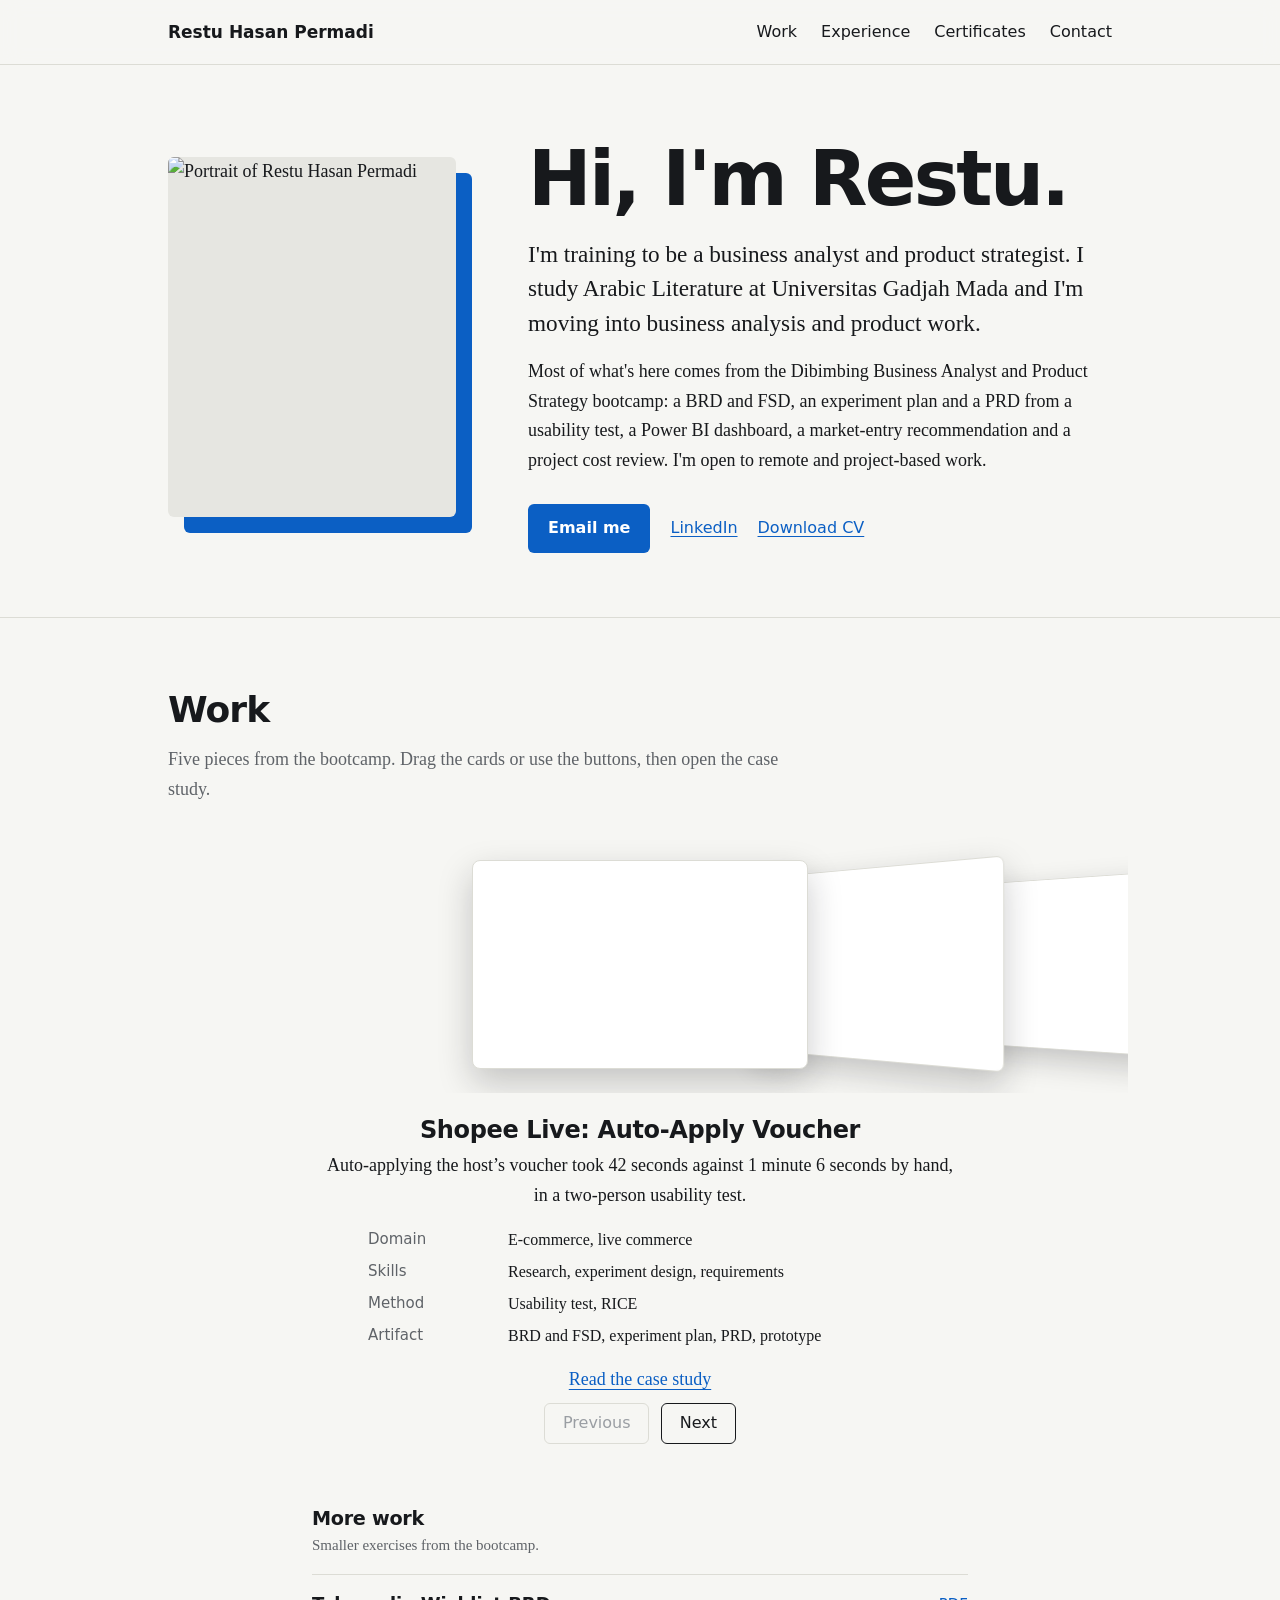
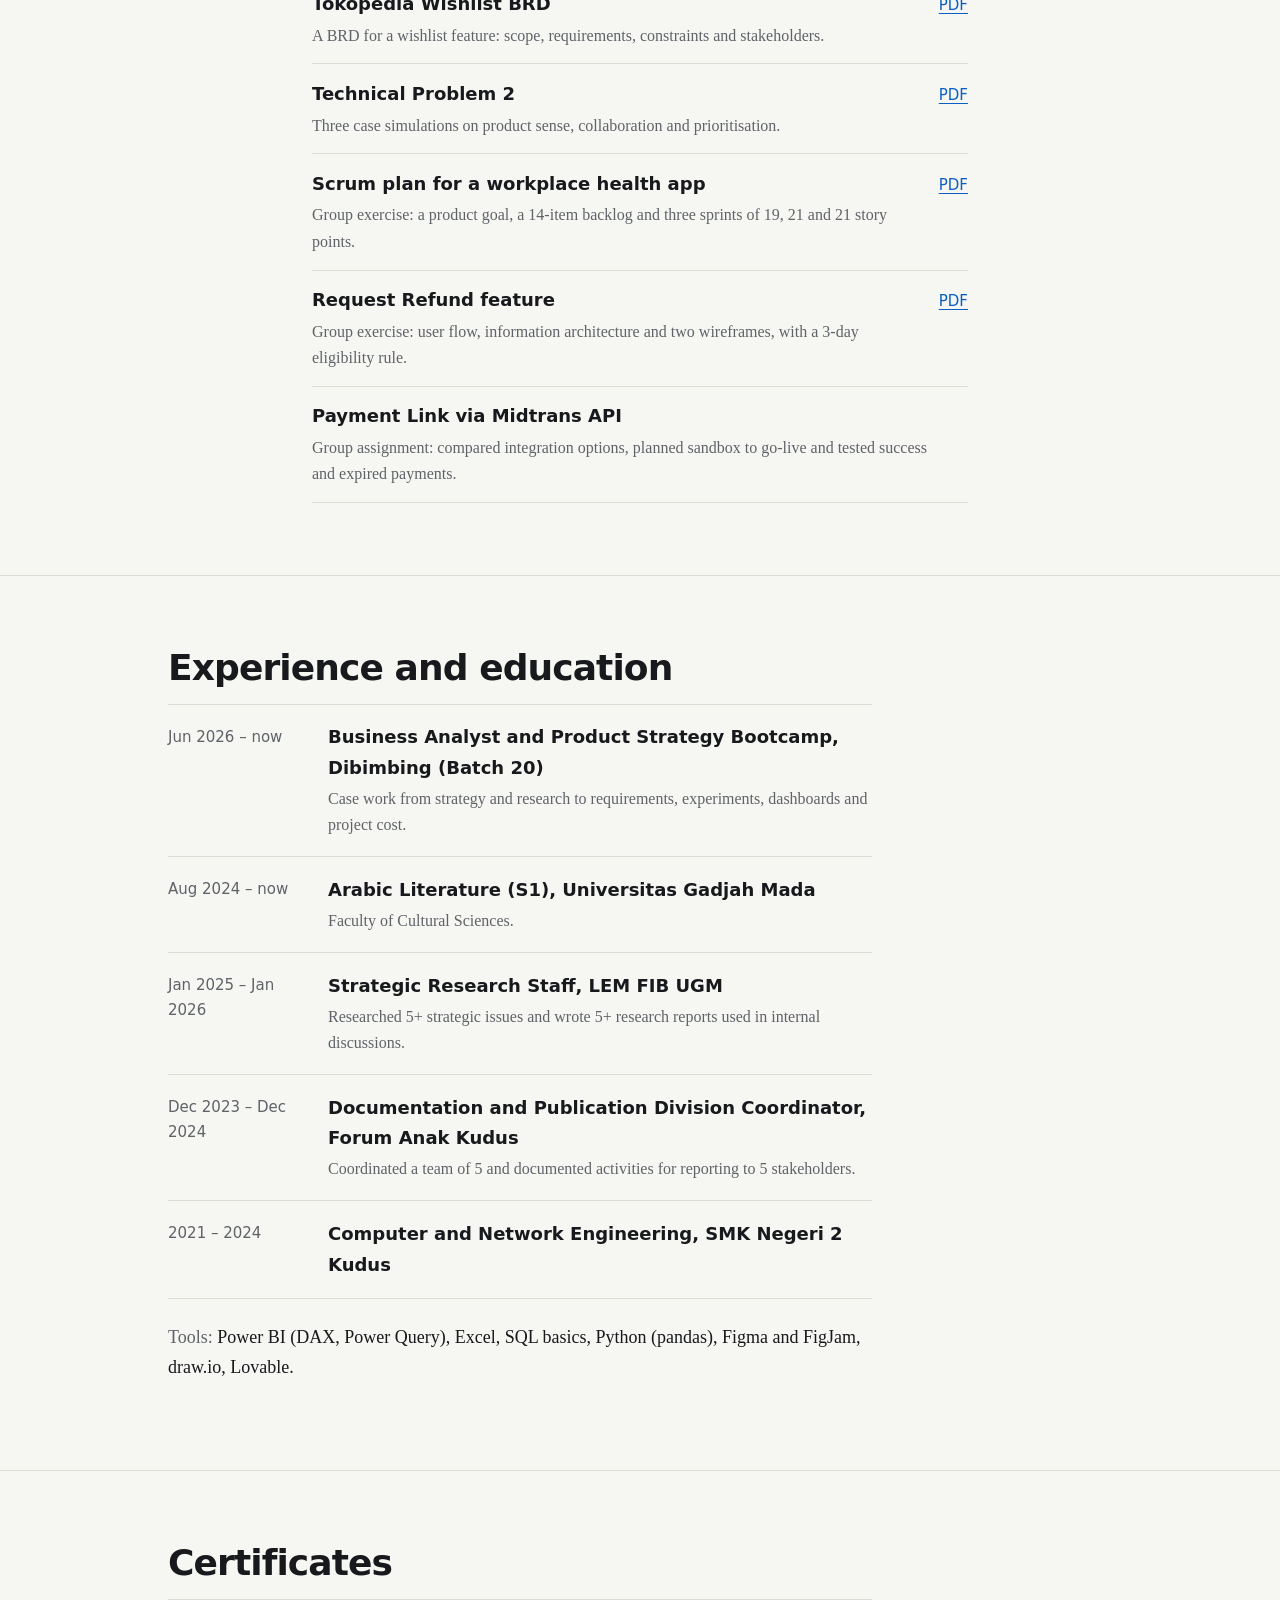
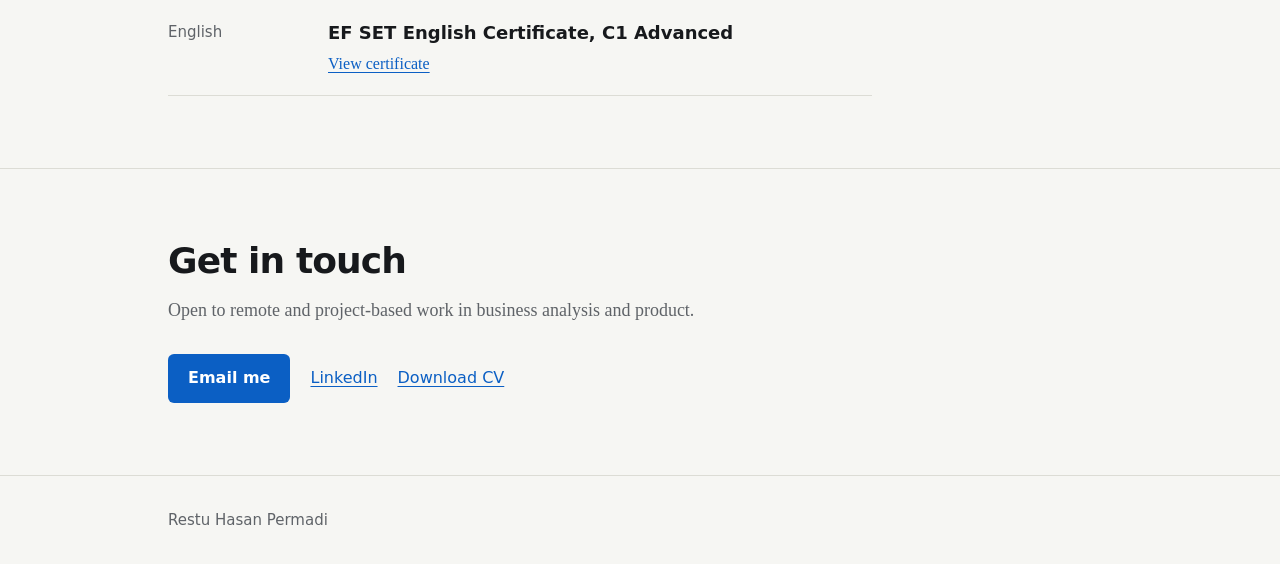
==== index.html @ 97e22e90 "Add files via upload" ====
<!DOCTYPE html>
<html lang="en">
<head>
  <meta charset="utf-8">
  <meta name="viewport" content="width=device-width, initial-scale=1">
  <title>Restu Hasan Permadi | Business Analysis and Product Strategy</title>
  <meta name="description" content="Portfolio of Restu Hasan Permadi: BRDs, PRDs, a usability test, a Power BI dashboard and a market-entry recommendation.">
  <meta property="og:type" content="website">
  <meta property="og:title" content="Restu Hasan Permadi | Business Analysis and Product Strategy">
  <meta property="og:description" content="BRDs, PRDs, a usability test, a Power BI dashboard and a market-entry recommendation from the Dibimbing BA and Product Strategy bootcamp.">
  <!-- After you deploy, add this line with your real address so LinkedIn shows a preview picture:
  <meta property="og:image" content="https://YOUR-SITE.vercel.app/img/restu.jpg"> -->
  <link rel="stylesheet" href="style.css">
</head>
<body>

<header class="site">
  <nav class="wrap" aria-label="Sections">
    <a class="name" href="#top">Restu Hasan Permadi</a>
    <a href="#work">Work</a>
    <a href="#experience">Experience</a>
    <a href="#certificates">Certificates</a>
    <a href="#contact" id="navContact" hidden>Contact</a>
  </nav>
</header>

<main id="top">

  <section class="intro">
    <div class="wrap">
      <figure class="photo">
        <img src="img/restu.jpg" width="720" height="900" alt="Portrait of Restu Hasan Permadi">
      </figure>
      <div>
        <h1>Hi, I'm Restu.</h1>
        <p class="lead">I'm training to be a business analyst and product strategist. I study Arabic Literature at Universitas Gadjah Mada and I'm moving into business analysis and product work.</p>
        <p>Most of what's here comes from the Dibimbing Business Analyst and Product Strategy bootcamp: a BRD and FSD, an experiment plan and a PRD from a usability test, a Power BI dashboard, a market-entry recommendation and a project cost review. I'm open to remote and project-based work.</p>
        <div class="links" id="heroLinks"></div>
        <p class="print-only note" id="printContact"></p>
      </div>
    </div>
  </section>

  <section id="work">
    <div class="wrap sec-head">
      <h2>Work</h2>
      <p>Five pieces from the bootcamp. Drag the cards or use the buttons, then open the case study.</p>
    </div>

    <div class="cf" id="cf" role="group" aria-roledescription="carousel" aria-label="Projects">
      <div class="cf-stage" id="cfStage"></div>
      <div class="cf-cap" id="cfCap" aria-live="polite"></div>
      <div class="cf-ctl">
        <button type="button" id="cfPrev">Previous</button>
        <button type="button" id="cfNext">Next</button>
      </div>
    </div>
    <noscript>
      <div class="more">
        <ul class="list">
          <li><strong><a href="shopee-live.html">Shopee Live: Auto-Apply Voucher</a></strong></li>
          <li><strong><a href="aromabrew.html">AromaBrew in Yogyakarta</a></strong></li>
          <li><strong><a href="amazon-dashboard.html">Amazon sales dashboard</a></strong></li>
          <li><strong><a href="tokopedia-loyalty.html">Tokopedia Loyalty Reward</a></strong></li>
          <li><strong><a href="leadership-bootcamp.html">Leadership bootcamp: schedule and cost</a></strong></li>
        </ul>
      </div>
    </noscript>
    <div class="print-only"><div class="pl" id="printList"></div></div>

    <div class="more">
      <h3>More work</h3>
      <p class="note">Smaller exercises from the bootcamp.</p>
      <ul class="list">
        <li><strong>Tokopedia Wishlist BRD</strong><span class="l"><a href="files/tokopedia-wishlist-brd.pdf">PDF</a></span><span class="d">A BRD for a wishlist feature: scope, requirements, constraints and stakeholders.</span></li>
        <li><strong>Technical Problem 2</strong><span class="l"><a href="files/technical-problem-2.pdf">PDF</a></span><span class="d">Three case simulations on product sense, collaboration and prioritisation.</span></li>
        <li><strong>Scrum plan for a workplace health app</strong><span class="l"><a href="files/scrum-sehatkerja.pdf">PDF</a></span><span class="d">Group exercise: a product goal, a 14-item backlog and three sprints of 19, 21 and 21 story points.</span></li>
        <li><strong>Request Refund feature</strong><span class="l"><a href="files/refund-flow-wireframe.pdf">PDF</a></span><span class="d">Group exercise: user flow, information architecture and two wireframes, with a 3-day eligibility rule.</span></li>
        <li><strong>Payment Link via Midtrans API</strong><span class="d">Group assignment: compared integration options, planned sandbox to go-live and tested success and expired payments.</span></li>
      </ul>
    </div>
  </section>

  <section id="experience">
    <div class="wrap">
      <h2>Experience and education</h2>
      <ul class="tl">
        <li><span class="when">Jun 2026 – now</span><div><strong>Business Analyst and Product Strategy Bootcamp, Dibimbing (Batch 20)</strong><p>Case work from strategy and research to requirements, experiments, dashboards and project cost.</p></div></li>
        <li><span class="when">Aug 2024 – now</span><div><strong>Arabic Literature (S1), Universitas Gadjah Mada</strong><p>Faculty of Cultural Sciences.</p></div></li>
        <li><span class="when">Jan 2025 – Jan 2026</span><div><strong>Strategic Research Staff, LEM FIB UGM</strong><p>Researched 5+ strategic issues and wrote 5+ research reports used in internal discussions.</p></div></li>
        <li><span class="when">Dec 2023 – Dec 2024</span><div><strong>Documentation and Publication Division Coordinator, Forum Anak Kudus</strong><p>Coordinated a team of 5 and documented activities for reporting to 5 stakeholders.</p></div></li>
        <li><span class="when">2021 – 2024</span><div><strong>Computer and Network Engineering, SMK Negeri 2 Kudus</strong></div></li>
      </ul>
      <p class="tools"><span class="mut">Tools:</span> Power BI (DAX, Power Query), Excel, SQL basics, Python (pandas), Figma and FigJam, draw.io, Lovable.</p>
    </div>
  </section>

  <section id="certificates">
    <div class="wrap">
      <h2>Certificates</h2>
      <ul class="tl">
        <li><span class="when">English</span><div><strong>EF SET English Certificate, C1 Advanced</strong><p id="certLink"></p></div></li>
      </ul>
    </div>
  </section>

  <section id="contact" hidden>
    <div class="wrap">
      <h2>Get in touch</h2>
      <p class="mut">Open to remote and project-based work in business analysis and product.</p>
      <div class="links" id="contactLinks"></div>
    </div>
  </section>

</main>

<footer class="foot"><div class="wrap">Restu Hasan Permadi</div></footer>

<script>
/* ---------- 1. Your links. Fill these in; anything left empty is simply not shown. ---------- */
const profile = {
  email: 'restuhasanpermadi@gmail.com',        // for example 'name@gmail.com'
  linkedin: 'https://www.linkedin.com/in/restuhasanpermadi',     // full address, for example 'https://www.linkedin.com/in/your-name'
  github: '',       // optional
  cv: 'cv.pdf',     // put your CV in the same folder with this name; the button appears once the file is online
  certificate: 'https://cert.efset.org/en/BFrdAb'   // optional link to your EF SET certificate
};

/* ---------- 2. Your projects. Cover images live in the img folder. ---------- */
const slides = [
  { title:'Shopee Live: Auto-Apply Voucher', href:'shopee-live.html', cover:'img/shopee.jpg',
    line:'Auto-applying the host’s voucher took 42 seconds against 1 minute 6 seconds by hand, in a two-person usability test.',
    meta:[['Domain','E-commerce, live commerce'],['Skills','Research, experiment design, requirements'],['Method','Usability test, RICE'],['Artifact','BRD and FSD, experiment plan, PRD, prototype']] },
  { title:'AromaBrew in Yogyakarta', href:'aromabrew.html', cover:'img/aromabrew.jpg',
    line:'A grab-and-go kiosk pays back in about 2.9 months. The café format takes 10.',
    meta:[['Domain','Food and beverage'],['Skills','Financial comparison, risk analysis'],['Method','Payback analysis'],['Artifact','Recommendation deck']] },
  { title:'Amazon Sales Dashboard', href:'amazon-dashboard.html', cover:'img/amazon.jpg',
    line:'A 14.28% cancel rate, a sales spike of 6 to 7 times in April to June, and one category earning nearly twice the sales value of its twin.',
    meta:[['Domain','Retail sales analytics'],['Skills','Data cleaning, DAX, insight writing'],['Method','Power BI dashboard'],['Artifact','Dashboard and insight deck']] },
  { title:'Tokopedia Loyalty Reward', href:'tokopedia-loyalty.html', cover:'img/tokopedia.jpg',
    line:'A PRD for a reward that unlocks after a user’s third purchase, aimed at lifting third-to-fourth purchase retention from 12% to 20%.',
    meta:[['Domain','E-commerce, retention'],['Skills','Problem framing, prioritisation'],['Method','PRD with success metrics'],['Artifact','Prototype-ready PRD']] },
  { title:'Leadership Bootcamp: Schedule and Cost', href:'leadership-bootcamp.html', cover:'img/bootcamp.jpg',
    line:'At week 4 the project was on track to overrun its budget by about 48%. The plan was to audit the spend first.',
    meta:[['Domain','Corporate training, project management'],['Skills','WBS, critical path, earned value'],['Method','EVM, cost classification'],['Artifact','Group deck']] }
];

/* ---------- Links ---------- */
(function(){
  const heroEl = document.getElementById('heroLinks'), contactEl = document.getElementById('contactLinks'),
        contactSec = document.getElementById('contact'), navContact = document.getElementById('navContact'),
        certEl = document.getElementById('certLink');
  let cvOnline = false;

  function add(el, label, href, primary){
    const a = document.createElement('a');
    a.href = href; a.textContent = label;
    if (primary) a.className = 'btn';
    if (/^https?:/.test(href)) { a.target = '_blank'; a.rel = 'noopener'; }
    el.appendChild(a);
  }
  function build(el){
    el.innerHTML = '';
    let first = true;
    const items = [];
    if (profile.email)    items.push(['Email me', 'mailto:' + profile.email]);
    if (profile.linkedin) items.push(['LinkedIn', profile.linkedin]);
    if (profile.github)   items.push(['GitHub', profile.github]);
    if (cvOnline)         items.push(['Download CV', profile.cv]);
    items.forEach(it => { add(el, it[0], it[1], first); first = false; });
    return items.length;
  }
  function render(){
    build(heroEl);
    const n = build(contactEl);
    contactSec.hidden = !n; navContact.hidden = !n;
    if (profile.certificate) { certEl.innerHTML = ''; add(certEl, 'View certificate', profile.certificate, false); }
    const pr = document.getElementById('printContact');
    if (pr) pr.textContent = [profile.email, profile.linkedin, profile.github].filter(Boolean).join('  /  ');
  }
  render();
  if (profile.cv && /^https?:|^[\w\-./]+$/.test(profile.cv) && location.protocol.startsWith('http')) {
    fetch(profile.cv, { method:'HEAD' }).then(r => {
      if (r.ok && /pdf/i.test(r.headers.get('content-type') || '')) { cvOnline = true; render(); }
    }).catch(()=>{});
  }
})();

/* ---------- Carousel: the centre card faces you, neighbours swing their outer edges forward ---------- */
(function(){
  const stage = document.getElementById('cfStage'), cap = document.getElementById('cfCap'),
        prev = document.getElementById('cfPrev'), next = document.getElementById('cfNext'),
        root = document.getElementById('cf');
  let active = 0, pos = 0, moved = false;

  const cards = slides.map((s, i) => {
    const b = document.createElement('button');
    b.type = 'button';
    b.className = 'cf-card';
    b.style.backgroundImage = 'url("' + s.cover + '")';
    b.innerHTML = '<span></span>';
    b.firstChild.textContent = s.title;
    b.setAttribute('aria-label', s.title);
    b.addEventListener('click', () => { if (!moved) go(i); });
    stage.appendChild(b);
    return b;
  });

  const step = () => cards[0].offsetWidth * 0.66;

  function layout(){
    const st = step();
    cards.forEach((c, i) => {
      const d = i - pos, a = Math.abs(d), sgn = Math.sign(d);
      const rot = -sgn * Math.min(a, 1) * 50;
      const sc = 1 - Math.min(a, 2) * 0.08;
      c.style.transform = 'translateX(' + (d * st) + 'px) rotateY(' + rot + 'deg) scale(' + sc + ')';
      c.style.zIndex = 100 - Math.round(a * 10);
      c.style.opacity = a > 3 ? 0 : 1;
      c.style.pointerEvents = a > 3 ? 'none' : 'auto';
      c.tabIndex = i === active ? 0 : -1;
    });
  }

  function caption(){
    const s = slides[active];
    cap.innerHTML = '';
    const h = document.createElement('h3'); h.textContent = s.title;
    const p = document.createElement('p'); p.textContent = s.line;
    const dl = document.createElement('dl'); dl.className = 'facts';
    s.meta.forEach(m => {
      const dt = document.createElement('dt'), dd = document.createElement('dd');
      dt.textContent = m[0]; dd.textContent = m[1]; dl.append(dt, dd);
    });
    const a = document.createElement('a'); a.href = s.href; a.textContent = 'Read the case study';
    cap.append(h, p, dl, a);
    prev.disabled = active === 0;
    next.disabled = active === slides.length - 1;
  }

  function go(i){
    active = Math.max(0, Math.min(slides.length - 1, i));
    pos = active; layout(); caption();
  }

  let startX = 0, startPos = 0, dragging = false;
  stage.addEventListener('pointerdown', e => { dragging = true; moved = false; startX = e.clientX; startPos = pos; });
  window.addEventListener('pointermove', e => {
    if (!dragging) return;
    const dx = e.clientX - startX;
    if (Math.abs(dx) > 5) { moved = true; stage.classList.add('drag'); }
    if (!moved) return;
    pos = Math.max(0, Math.min(slides.length - 1, startPos - dx / step()));
    layout();
  });
  window.addEventListener('pointerup', () => {
    if (!dragging) return;
    dragging = false; stage.classList.remove('drag');
    if (moved) { go(Math.round(pos)); setTimeout(() => { moved = false; }, 0); }
  });

  prev.addEventListener('click', () => go(active - 1));
  next.addEventListener('click', () => go(active + 1));
  root.addEventListener('keydown', e => {
    if (e.key === 'ArrowLeft') go(active - 1);
    if (e.key === 'ArrowRight') go(active + 1);
  });
  window.addEventListener('resize', layout);

  // Print version: every project as plain text with its cover
  const pl = document.getElementById('printList');
  slides.forEach(s => {
    const art = document.createElement('article');
    const im = document.createElement('img'); im.src = s.cover; im.alt = ''; art.appendChild(im);
    const h = document.createElement('h3'); h.textContent = s.title;
    const p = document.createElement('p'); p.textContent = s.line;
    const f = document.createElement('p'); f.className = 'note';
    f.textContent = s.meta.map(m => m[0] + ': ' + m[1]).join('. ');
    art.append(h, p, f); pl.appendChild(art);
  });

  go(0);
})();
</script>
</body>
</html>
---- style.css ----
:root{--bg:#f6f6f3;--paper:#fff;--ink:#17191c;--mut:#5f6368;--rule:#dcdcd5;--accent:#0b5fc4;--accent-d:#094c9d;--serif:"Iowan Old Style","Palatino Linotype",Palatino,Georgia,serif;--sans:-apple-system,BlinkMacSystemFont,"Segoe UI","Helvetica Neue",system-ui,sans-serif}
*{box-sizing:border-box}
html{scroll-behavior:smooth;scroll-padding-top:4.5rem}
body{margin:0;background:var(--bg);color:var(--ink);font:1.125rem/1.65 var(--serif)}
h1,h2,h3,.sans{font-family:var(--sans)}
h1,h2,h3{font-weight:700;line-height:1.1;letter-spacing:-.025em;margin:0 0 1rem}
h1{font-size:clamp(2.75rem,7vw,4.75rem);letter-spacing:-.035em}
h2{font-size:clamp(1.75rem,3.6vw,2.25rem)}
h3{font-size:1.2rem;letter-spacing:-.015em}
p{margin:0 0 1rem}
a{color:var(--accent);text-underline-offset:.2em}
a:hover{color:var(--accent-d)}
a:focus-visible,button:focus-visible{outline:2px solid var(--accent);outline-offset:3px}
.wrap{max-width:62rem;margin:0 auto;padding:0 1.5rem}
.mut{color:var(--mut)}
.c{text-align:center}
.note{font-size:.9375rem;color:var(--mut)}

/* Top bar */
.site{position:sticky;top:0;z-index:200;background:rgba(246,246,243,.92);-webkit-backdrop-filter:blur(10px);backdrop-filter:blur(10px);border-bottom:1px solid var(--rule);font-family:var(--sans)}
.site .wrap{display:flex;align-items:center;gap:1.5rem;height:4rem;font-size:1rem;overflow-x:auto;white-space:nowrap}
.site a{color:var(--ink);text-decoration:none}
.site a:hover{color:var(--accent)}
.site .name{font-weight:700;margin-right:auto;font-size:1.0625rem}

section{padding:4.5rem 0}
section+section{border-top:1px solid var(--rule)}

/* Intro */
.intro{padding:4.5rem 0 4rem;border-top:0}
.intro .wrap{display:grid;grid-template-columns:minmax(0,19rem) minmax(0,1fr);gap:3.5rem;align-items:center}
.photo{position:relative;margin:0 1rem 1rem 0}
.photo::before{content:"";position:absolute;inset:1rem -1rem -1rem 1rem;background:var(--accent);border-radius:6px}
.photo img{position:relative;display:block;width:100%;height:auto;aspect-ratio:4/5;object-fit:cover;object-position:center 20%;border-radius:6px;background:#e6e6e1}
.lead{font-size:clamp(1.2rem,2.4vw,1.45rem);line-height:1.5}
.intro p{max-width:36rem}
.links{display:flex;flex-wrap:wrap;align-items:center;gap:.5rem 1.25rem;margin-top:1.75rem;font-family:var(--sans);font-size:1rem}
.btn{display:inline-block;background:var(--accent);color:#fff;border-radius:6px;padding:.7rem 1.25rem;text-decoration:none;font-weight:600}
.btn:hover{background:var(--accent-d);color:#fff}

/* Work */
.wrap.sec-head{max-width:62rem;margin-bottom:2rem}
.sec-head p{color:var(--mut);margin:0;max-width:40rem}
.cf{max-width:64rem;margin:0 auto;padding:0 1.5rem;--cw:min(21rem,72vw);--ch:calc(var(--cw) * .62)}
.cf-stage{position:relative;height:calc(var(--ch) + 3rem);perspective:1000px;overflow:hidden;touch-action:pan-y;cursor:grab;user-select:none;-webkit-user-select:none}
.cf-stage.drag{cursor:grabbing}
.cf-card{position:absolute;left:50%;top:50%;width:var(--cw);height:var(--ch);margin:calc(var(--ch) / -2) 0 0 calc(var(--cw) / -2);padding:0;border:1px solid var(--rule);border-radius:8px;overflow:hidden;background:#fff center/cover no-repeat;box-shadow:0 14px 34px rgba(23,25,28,.22);transition:transform .45s ease,opacity .45s ease;font:inherit;color:inherit}
.cf-stage.drag .cf-card{transition:none}
.cf-card span{position:absolute;width:1px;height:1px;overflow:hidden;clip:rect(0 0 0 0)}
.cf-cap{max-width:40rem;margin:1.5rem auto 0;text-align:center;min-height:15rem}
.cf-cap h3{font-size:1.5rem;margin-bottom:.5rem}
.cf-cap p{margin:0 auto .75rem}
.facts{display:grid;grid-template-columns:7.5rem 1fr;gap:.35rem 1.25rem;margin:1rem auto;text-align:left;font-size:1rem;max-width:34rem}
.facts dt{color:var(--mut);font-family:var(--sans);font-size:.9375rem}
.facts dd{margin:0}
.cf-ctl{display:flex;justify-content:center;gap:.75rem;margin-top:.5rem;font-family:var(--sans)}
.cf-ctl button{font:inherit;font-size:1rem;background:none;border:1px solid var(--ink);border-radius:6px;padding:.4rem 1.1rem;color:var(--ink);cursor:pointer}
.cf-ctl button:hover:not(:disabled){background:var(--ink);color:#fff}
.cf-ctl button:disabled{color:#9a9ea3;border-color:var(--rule);cursor:default}

.more{max-width:44rem;margin:4rem auto 0;padding:0 1.5rem}
.more h3{margin-bottom:.25rem}
.list{list-style:none;margin:1rem 0 0;padding:0}
.list li{padding:.9rem 0;border-top:1px solid var(--rule);display:grid;grid-template-columns:1fr auto;gap:.25rem 1.5rem;align-items:baseline;margin:0}
.list li:last-child{border-bottom:1px solid var(--rule)}
.list strong{font-family:var(--sans);font-weight:600}
.list .d{grid-column:1;color:var(--mut);font-size:1rem}
.list .l{grid-row:1;grid-column:2;font-family:var(--sans);font-size:.9375rem}

/* Experience */
.tl{list-style:none;margin:0;padding:0;max-width:44rem}
.tl li{display:grid;grid-template-columns:8rem 1fr;gap:.25rem 2rem;padding:1.1rem 0;border-top:1px solid var(--rule);margin:0}
.tl li:last-child{border-bottom:1px solid var(--rule)}
.tl .when{font-family:var(--sans);color:var(--mut);font-size:.9375rem;padding-top:.15rem}
.tl strong{font-family:var(--sans);font-weight:600}
.tl p{margin:.15rem 0 0;color:var(--mut);font-size:1rem}
.tools{max-width:44rem;margin-top:1.5rem}

.foot{border-top:1px solid var(--rule);padding:2rem 0;font-family:var(--sans);font-size:.9375rem;color:var(--mut)}
.print-only{display:none}

/* Case pages */
.case .hero{padding:4rem 0 3rem}
.case .hero.wrap{max-width:43rem}
.case .hero h1{font-size:clamp(2rem,5vw,3.25rem)}
.case .hero .lead{color:var(--mut);margin-bottom:0}
.case section{padding:3rem 0}
.case .gray{background:#efefea}
.case section h2{max-width:43rem;margin-left:auto;margin-right:auto;padding:0 1.5rem}
.body{max-width:43rem;margin:0 auto;padding:0 1.5rem}
.case .facts{margin:0;max-width:none}
table{border-collapse:collapse;width:100%;font-size:1rem;margin:1.25rem 0;font-family:var(--sans)}
th,td{text-align:left;padding:.6rem .75rem .6rem 0;border-bottom:1px solid var(--rule);vertical-align:top}
th{font-weight:600}
td.n,th.n{text-align:right;padding-right:0;white-space:nowrap}
.docs{list-style:none;padding:0;margin:1rem 0 0;font-family:var(--sans)}
.docs li{padding:.55rem 0;border-top:1px solid var(--rule);margin:0}
.docs li:last-child{border-bottom:1px solid var(--rule)}
ol,ul{padding-left:1.2rem}
li{margin-bottom:.4rem}

@media (max-width:48rem){
  .intro .wrap{grid-template-columns:1fr;gap:2.5rem}
  .photo{max-width:16rem}
  section{padding:3.5rem 0}
}
@media (max-width:34rem){
  .facts{grid-template-columns:1fr;gap:0}.facts dd{margin-bottom:.6rem}
  .tl li{grid-template-columns:1fr}
  .list li{grid-template-columns:1fr}.list .l{grid-row:auto;grid-column:1}
}
@media (prefers-reduced-motion:reduce){html{scroll-behavior:auto}.cf-card{transition:none}}

@media print{
  @page{size:A4;margin:14mm}
  body{font-size:10.5pt;line-height:1.45;background:#fff;-webkit-print-color-adjust:exact;print-color-adjust:exact}
  .site,.cf,.btn,noscript,.no-print,.cf-ctl,.foot{display:none!important}
  .print-only{display:block}
  section{padding:1rem 0;border-top:1px solid var(--rule)}
  .intro{padding-top:0}
  .intro .wrap{grid-template-columns:5cm 1fr;gap:1.2rem}
  .photo::before{display:none}
  h1{font-size:30pt}
  h2{font-size:15pt;break-after:avoid}
  a{color:var(--ink)}
  .case .gray{background:#fff}
  .case section{padding:.8rem 0}
  .case .hero{padding:.5rem 0}
  .pl{display:grid;gap:.9rem;max-width:44rem;margin:1rem auto 0;padding:0 1.5rem}
  .pl article{break-inside:avoid;border-top:1px solid var(--rule);padding-top:.6rem}
  .pl img{display:block;width:7.5cm;height:auto;border-radius:4px;margin-bottom:.4rem}
  .pl h3{font-size:12pt;margin-bottom:.2rem}
  .pl p{margin-bottom:.2rem}
  table,.docs li,.tl li,.list li{break-inside:avoid}
}
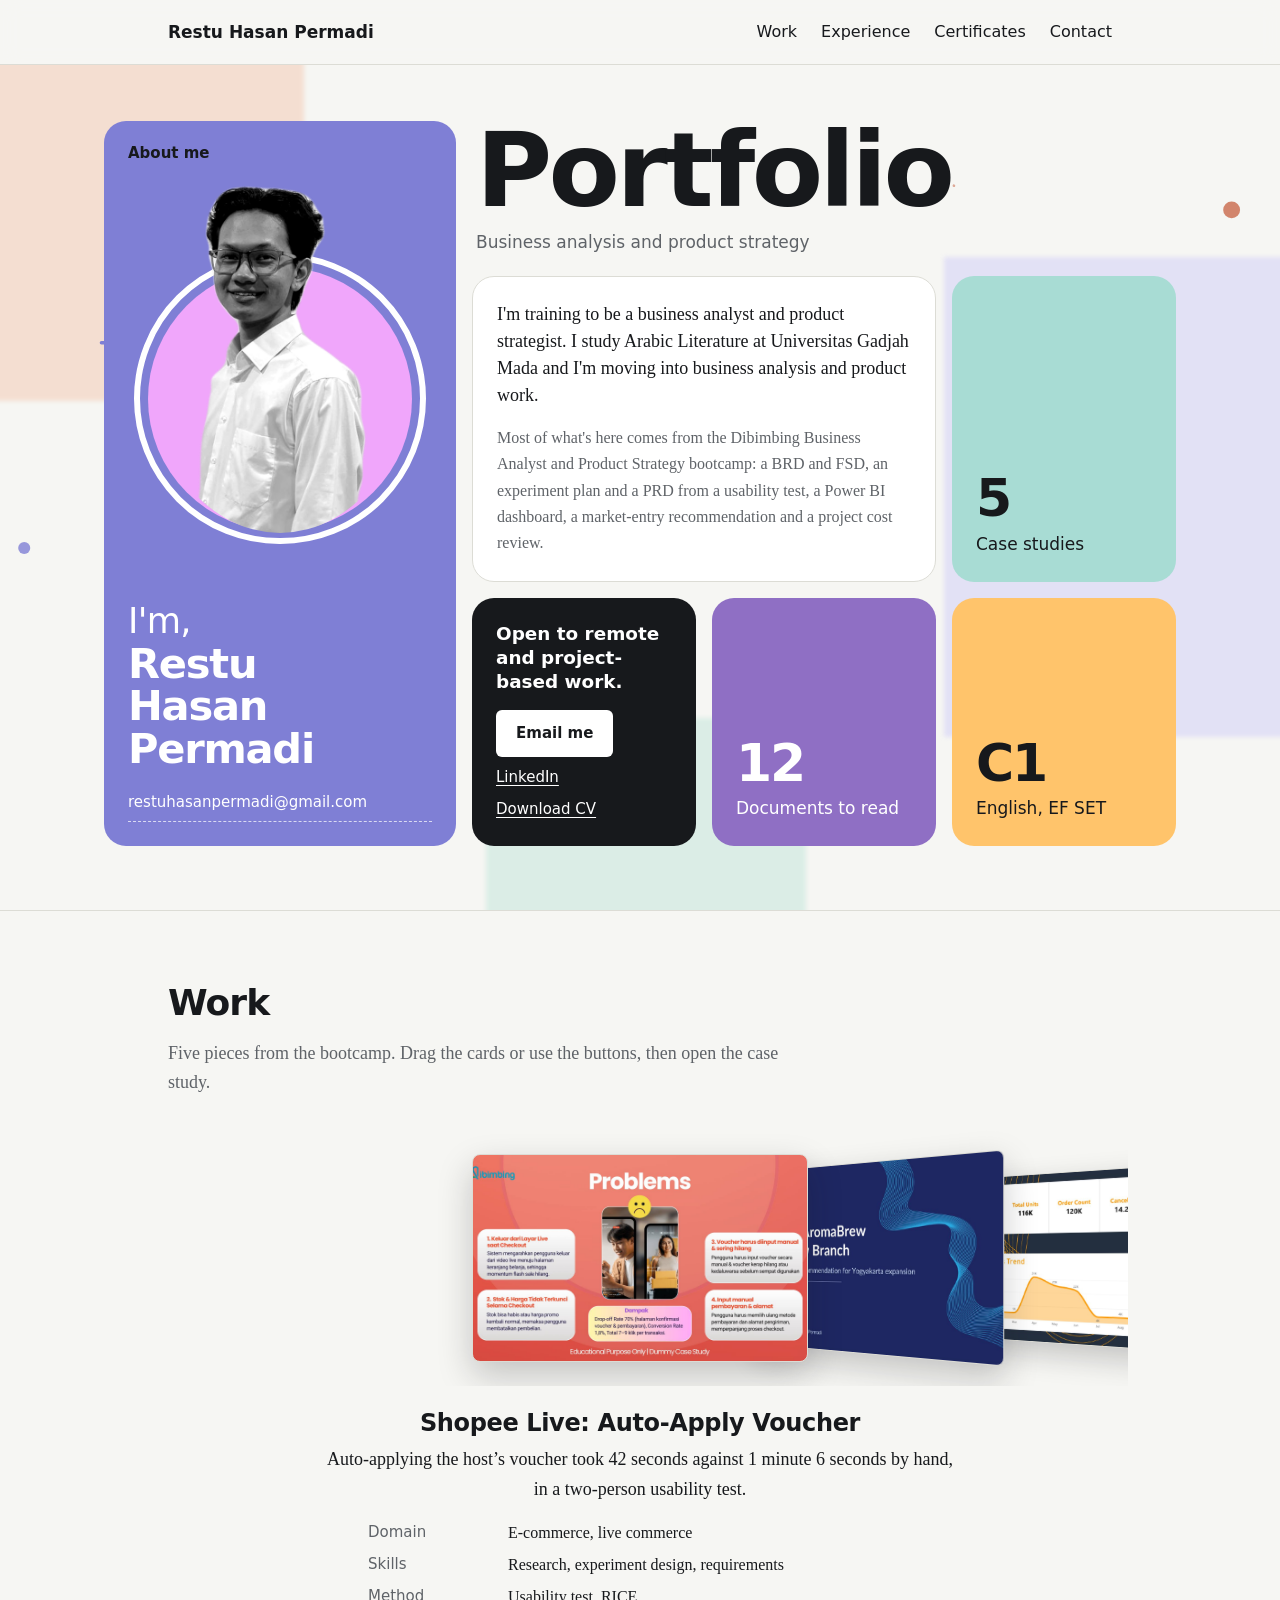
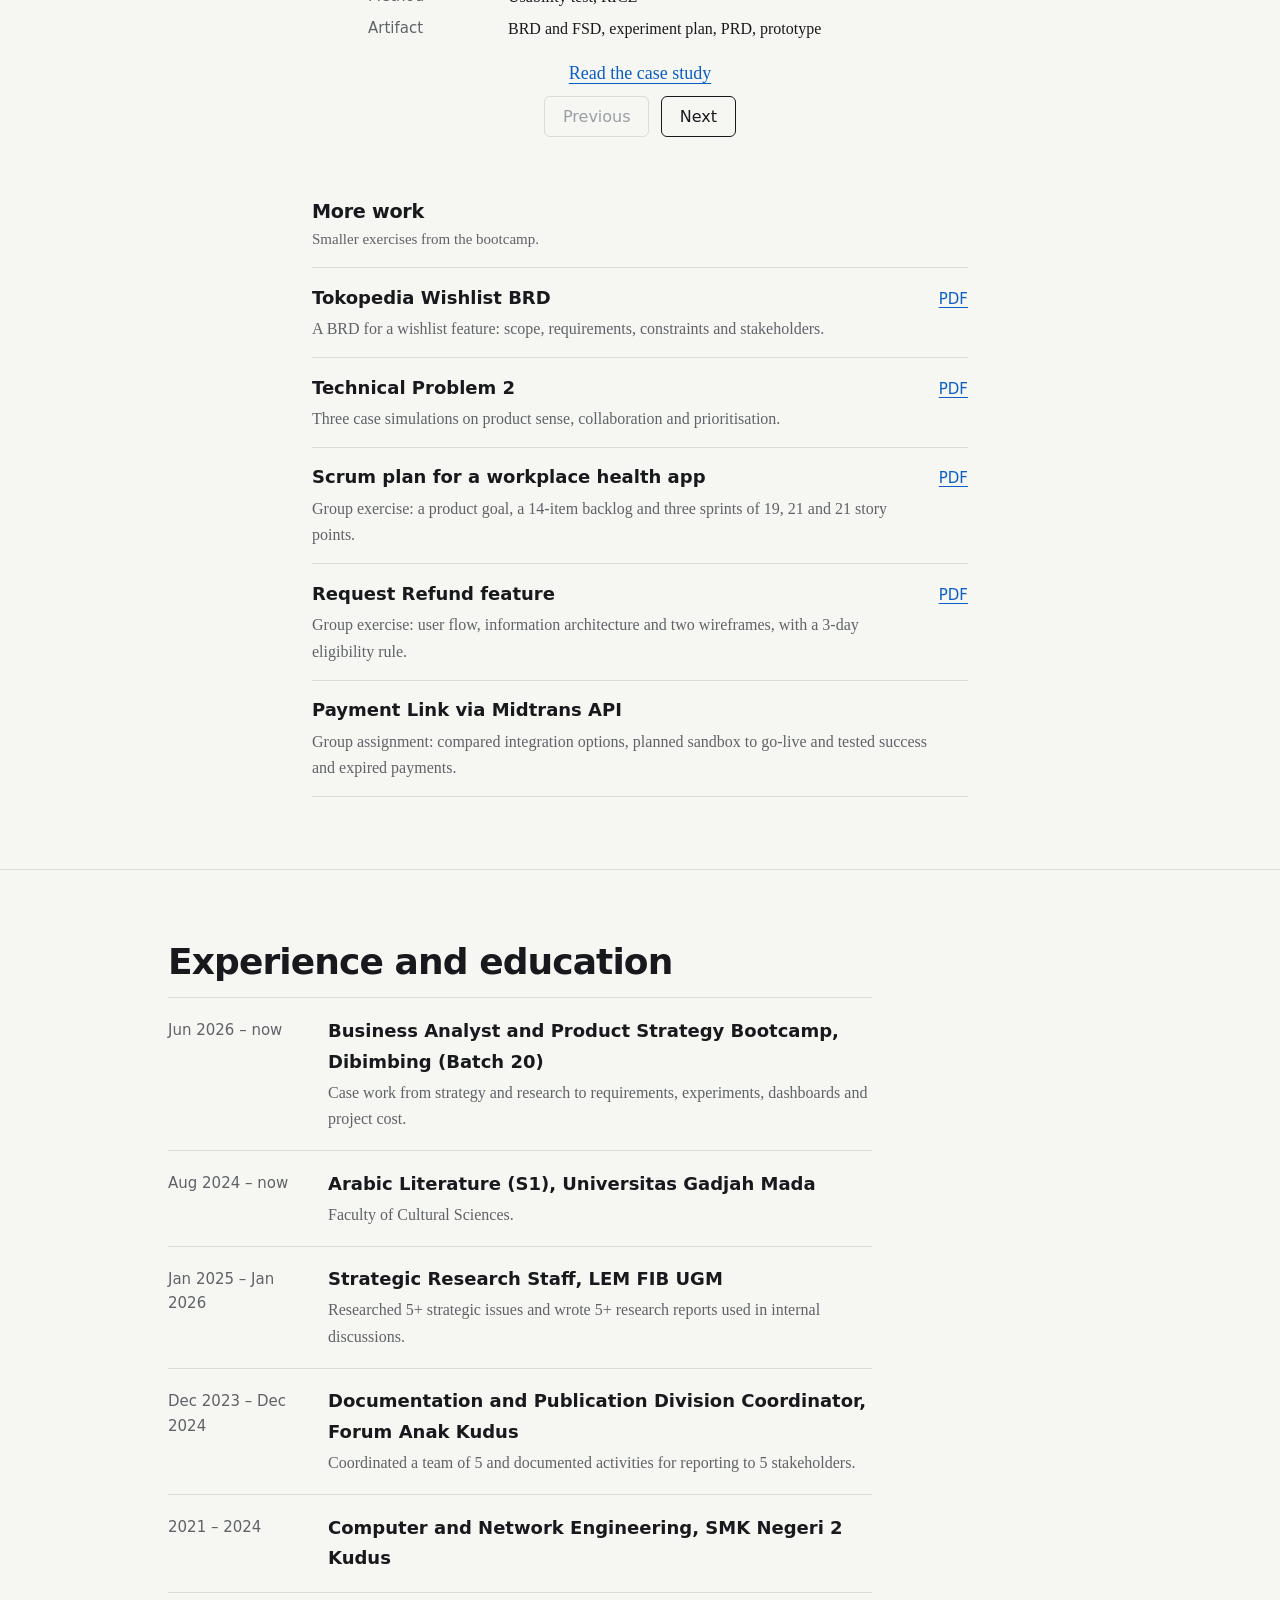
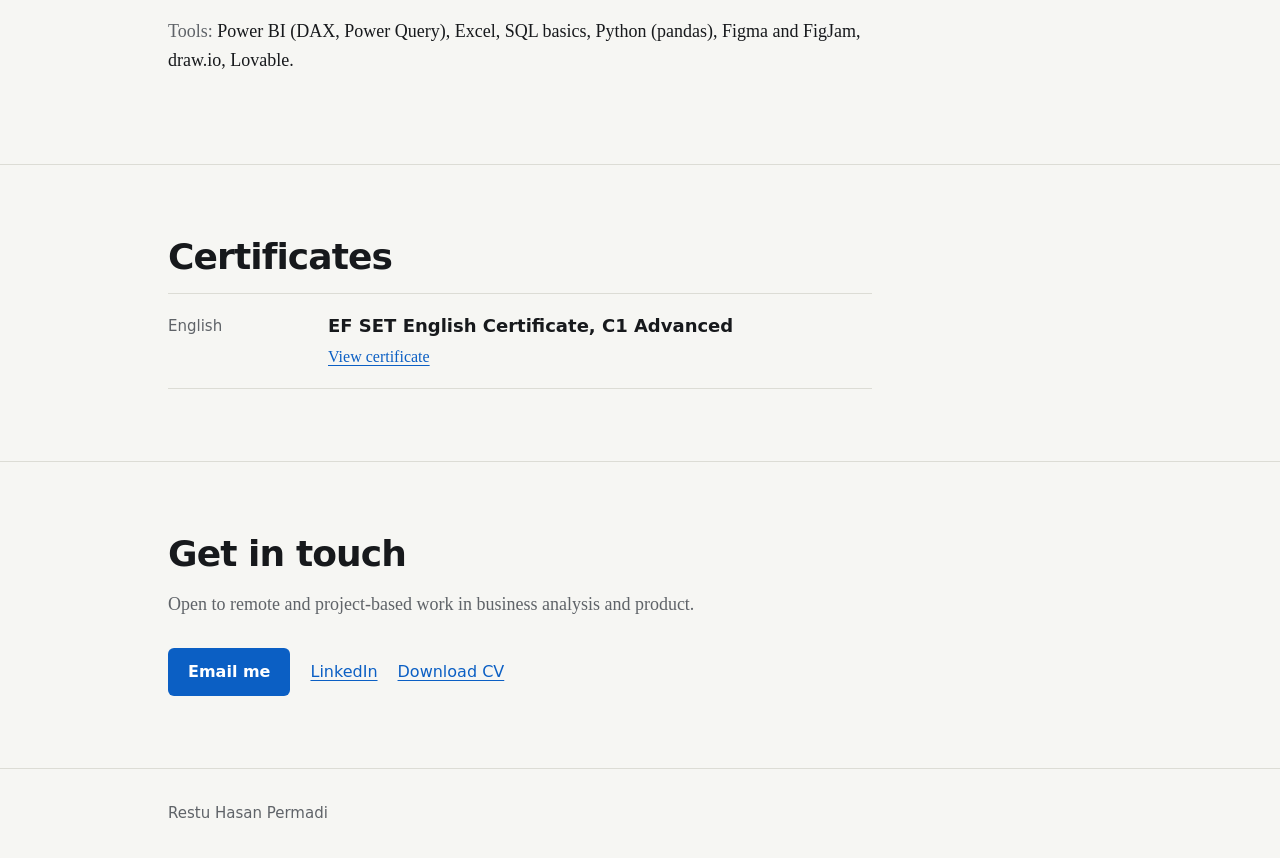
==== commit 349ceb20: "Add files via upload" ====
--- a/index.html
+++ b/index.html
@@ -27,17 +27,46 @@
 <main id="top">
 
   <section class="intro">
-    <div class="wrap">
-      <figure class="photo">
-        <img src="img/restu.jpg" width="720" height="900" alt="Portrait of Restu Hasan Permadi">
-      </figure>
-      <div>
-        <h1>Hi, I'm Restu.</h1>
+    <div class="hero-bg" aria-hidden="true">
+      <i class="blob b1"></i><i class="blob b2"></i><i class="blob b3"></i>
+      <svg class="doodle" viewBox="0 0 1200 700" preserveAspectRatio="xMidYMid slice" fill="none" stroke-linecap="round" stroke-linejoin="round">
+        <path class="draw d1" pathLength="1" d="M-20 560 C 180 470, 260 640, 460 560 S 760 430, 980 520 S 1180 600, 1240 540"/>
+        <path class="draw d2" pathLength="1" d="M-20 120 C 140 60, 260 190, 420 120 S 700 40, 860 100"/>
+        <g class="spark s1"><path d="M0 -26 V26 M-26 0 H26 M-18 -18 L18 18 M18 -18 L-18 18"/></g>
+        <g class="spark s2"><path d="M0 -16 V16 M-16 0 H16 M-11 -11 L11 11 M11 -11 L-11 11"/></g>
+        <circle class="dot" cx="1090" cy="120" r="7"/><circle class="dot dd" cx="90" cy="400" r="5"/>
+      </svg>
+    </div>
+    <div class="wrap bento">
+      <article class="tile me">
+        <span class="tag">About me</span>
+        <div class="portrait">
+          <span class="ring"></span><span class="disc"></span>
+          <img src="img/restu-cutout.png" width="620" height="830" alt="Portrait of Restu Hasan Permadi">
+        </div>
+        <p class="im">I'm,</p>
+        <p class="nm">Restu<br>Hasan<br>Permadi</p>
+        <a class="mail" id="cardMail" hidden></a>
+      </article>
+
+      <div class="title">
+        <h1>Portfolio</h1>
+        <p class="sub">Business analysis and product strategy</p>
+      </div>
+
+      <article class="tile bio">
         <p class="lead">I'm training to be a business analyst and product strategist. I study Arabic Literature at Universitas Gadjah Mada and I'm moving into business analysis and product work.</p>
-        <p>Most of what's here comes from the Dibimbing Business Analyst and Product Strategy bootcamp: a BRD and FSD, an experiment plan and a PRD from a usability test, a Power BI dashboard, a market-entry recommendation and a project cost review. I'm open to remote and project-based work.</p>
+        <p>Most of what's here comes from the Dibimbing Business Analyst and Product Strategy bootcamp: a BRD and FSD, an experiment plan and a PRD from a usability test, a Power BI dashboard, a market-entry recommendation and a project cost review.</p>
+      </article>
+      <article class="tile stat teal"><b data-to="5">5</b><span>Case studies</span></article>
+
+      <article class="tile open">
+        <p>Open to remote and project-based work.</p>
         <div class="links" id="heroLinks"></div>
         <p class="print-only note" id="printContact"></p>
-      </div>
+      </article>
+      <article class="tile stat violet"><b data-to="12">12</b><span>Documents to read</span></article>
+      <article class="tile stat sun"><b>C1</b><span>English, EF SET</span></article>
     </div>
   </section>
 
@@ -171,6 +200,8 @@
     return items.length;
   }
   function render(){
+    const cm = document.getElementById('cardMail');
+    if (profile.email) { cm.textContent = profile.email; cm.href = 'mailto:' + profile.email; cm.hidden = false; }
     build(heroEl);
     const n = build(contactEl);
     contactSec.hidden = !n; navContact.hidden = !n;
@@ -281,6 +312,15 @@
 
   go(0);
 })();
+
+/* Count-up on the two numbers (skipped when the visitor prefers less motion) */
+(function(){
+  if (matchMedia('(prefers-reduced-motion: reduce)').matches) return;
+  document.querySelectorAll('[data-to]').forEach(function(el){
+    const to = +el.dataset.to; let n = 0;
+    const t = setInterval(function(){ n++; el.textContent = n; if (n >= to) clearInterval(t); }, 900 / to);
+  });
+})();
 </script>
 </body>
 </html>
--- a/style.css
+++ b/style.css
@@ -26,14 +26,63 @@
 section{padding:4.5rem 0}
 section+section{border-top:1px solid var(--rule)}
 
-/* Intro */
-.intro{padding:4.5rem 0 4rem;border-top:0}
-.intro .wrap{display:grid;grid-template-columns:minmax(0,19rem) minmax(0,1fr);gap:3.5rem;align-items:center}
-.photo{position:relative;margin:0 1rem 1rem 0}
-.photo::before{content:"";position:absolute;inset:1rem -1rem -1rem 1rem;background:var(--accent);border-radius:6px}
-.photo img{position:relative;display:block;width:100%;height:auto;aspect-ratio:4/5;object-fit:cover;object-position:center 20%;border-radius:6px;background:#e6e6e1}
-.lead{font-size:clamp(1.2rem,2.4vw,1.45rem);line-height:1.5}
-.intro p{max-width:36rem}
+/* Intro: bento card with animated backdrop */
+.intro{position:relative;overflow:hidden;padding:3.5rem 0 4rem;border-top:0;isolation:isolate}
+.hero-bg{position:absolute;inset:0;z-index:-1;pointer-events:none}
+.blob{position:absolute;display:block;filter:blur(2px);opacity:.75;animation:morph 16s ease-in-out infinite,drift 26s ease-in-out infinite}
+.b1{width:26rem;height:26rem;left:-7rem;top:-5rem;background:#f4d7c6}
+.b2{width:30rem;height:30rem;right:-9rem;top:12rem;background:#dcdaf6;animation-delay:-5s,-9s}
+.b3{width:20rem;height:20rem;left:38%;bottom:-8rem;background:#d2ebe2;animation-delay:-9s,-14s}
+@keyframes morph{0%,100%{border-radius:58% 42% 55% 45%/48% 56% 44% 52%}33%{border-radius:42% 58% 40% 60%/58% 42% 58% 42%}66%{border-radius:52% 48% 62% 38%/40% 60% 40% 60%}}
+@keyframes drift{0%,100%{transform:translate(0,0) rotate(0)}50%{transform:translate(3rem,2rem) rotate(18deg)}}
+.doodle{position:absolute;inset:0;width:100%;height:100%}
+.draw{stroke:#17191c;stroke-width:2.2;opacity:.55;stroke-dasharray:1;stroke-dashoffset:1;animation:draw 11s ease-in-out infinite}
+.d2{stroke:#c9694a;animation-delay:-4s}
+@keyframes draw{0%{stroke-dashoffset:1}45%,70%{stroke-dashoffset:0}100%{stroke-dashoffset:-1}}
+.spark{stroke:#c9694a;stroke-width:3;transform-box:fill-box;transform-origin:center;animation:spin 24s linear infinite}
+.s1{transform:translate(1010px,300px)}.s2{transform:translate(170px,230px);stroke:#7f7fd5;animation-duration:32s}
+.dot{fill:#c9694a;opacity:.8;animation:pulse 4s ease-in-out infinite}.dd{fill:#7f7fd5;animation-delay:-2s}
+@keyframes pulse{50%{transform:scale(1.8);opacity:.35}}
+.dot{transform-box:fill-box;transform-origin:center}
+.s1{animation-name:spin1}.s2{animation-name:spin2}
+@keyframes spin1{to{transform:translate(1010px,300px) rotate(360deg)}}
+@keyframes spin2{to{transform:translate(170px,230px) rotate(-360deg)}}
+
+.bento{max-width:70rem;display:grid;grid-template-columns:minmax(0,22rem) repeat(3,minmax(0,1fr));grid-template-rows:auto auto auto;gap:1rem}
+.tile{border-radius:22px;padding:1.5rem;animation:rise .8s cubic-bezier(.2,.7,.2,1) both}
+.bento>:nth-child(2){animation:rise .8s .1s both}.bento>:nth-child(3){animation-delay:.18s}.bento>:nth-child(4){animation-delay:.26s}
+.bento>:nth-child(5){animation-delay:.34s}.bento>:nth-child(6){animation-delay:.42s}.bento>:nth-child(7){animation-delay:.5s}
+@keyframes rise{from{opacity:0;transform:translateY(22px)}to{opacity:1;transform:none}}
+.me{grid-column:1;grid-row:1 / span 3;background:#7f7fd5;color:#fff;position:relative;overflow:hidden;display:flex;flex-direction:column;padding:1.25rem 1.5rem 1.5rem;min-height:0}
+.tag{font-family:var(--sans);font-size:.9375rem;font-weight:600;color:#17191c}
+.portrait{position:relative;width:17.5rem;height:17.5rem;margin:5.8rem auto 0}
+.ring,.disc{position:absolute;border-radius:50%}
+.ring{inset:-.35rem;border:.4rem solid #fff;animation:float 7s ease-in-out infinite}
+.disc{inset:.5rem;background:#f0a6fb;animation:float 7s ease-in-out infinite reverse}
+.portrait img{position:absolute;left:50%;bottom:0;width:100%;max-width:none;height:auto;transform:translateX(-50%);clip-path:inset(0 0 .35rem 0 round 0 0 50% 50%)}
+@keyframes float{50%{transform:translateY(-6px) scale(1.02)}}
+.im{font:300 2.2rem/1.1 var(--sans);margin:auto 0 .1rem;letter-spacing:-.02em;padding-top:1rem}
+.nm{font:700 2.6rem/1.02 var(--sans);letter-spacing:-.03em;margin:0 0 1.25rem}
+.mail{color:#fff;font-family:var(--sans);font-size:.9375rem;text-decoration:none;border-bottom:1px dashed rgba(255,255,255,.7);padding-bottom:.4rem;word-break:break-all}
+.mail:hover{color:#fff;border-bottom-style:solid}
+.title{grid-column:2 / -1;grid-row:1;align-self:end;padding:0 .25rem .25rem;animation:rise .8s .1s both}
+.title h1{margin:0;font-size:clamp(3.25rem,9vw,6.5rem);line-height:.95}
+.sub{font-family:var(--sans);color:var(--mut);margin:.5rem 0 0;font-size:1.0625rem}
+.bio{grid-column:2 / 4;grid-row:2;background:#fff;border:1px solid var(--rule)}
+.bio p{max-width:none;font-size:1rem;color:var(--mut)}
+.bio .lead{font-size:1.125rem;line-height:1.5;color:var(--ink)}
+.bio p:last-child{margin-bottom:0}
+.stat{display:flex;flex-direction:column;justify-content:flex-end;font-family:var(--sans);min-height:9.5rem}
+.stat b{font-size:3.25rem;line-height:1;letter-spacing:-.04em}
+.stat span{font-size:1.0625rem;margin-top:.35rem}
+.teal{grid-column:4;grid-row:2;background:#a8dcd4;color:#17191c}
+.violet{grid-column:3;grid-row:3;background:#8f6fc4;color:#fff}
+.sun{grid-column:4;grid-row:3;background:#ffc46b;color:#17191c}
+.open{grid-column:2;grid-row:3;background:#17191c;color:#fff;display:flex;flex-direction:column;justify-content:space-between}
+.open p{font:600 1.15rem/1.3 var(--sans);margin:0 0 1rem}
+.open .links{margin-top:0;flex-direction:column;align-items:flex-start;gap:.5rem}
+.open a{color:#fff;font-size:.9375rem}
+.open .btn{background:#fff;color:#17191c}.open .btn:hover{background:#dcdaf6;color:#17191c}
 .links{display:flex;flex-wrap:wrap;align-items:center;gap:.5rem 1.25rem;margin-top:1.75rem;font-family:var(--sans);font-size:1rem}
 .btn{display:inline-block;background:var(--accent);color:#fff;border-radius:6px;padding:.7rem 1.25rem;text-decoration:none;font-weight:600}
 .btn:hover{background:var(--accent-d);color:#fff}
@@ -99,17 +148,25 @@
 ol,ul{padding-left:1.2rem}
 li{margin-bottom:.4rem}
 
+@media (max-width:60rem){
+  .bento{grid-template-columns:repeat(3,minmax(0,1fr))}
+  .me{grid-column:1 / -1;grid-row:auto;min-height:0}
+  .title,.bio{grid-column:1 / -1;grid-row:auto}
+  .title{order:-1;align-self:auto}
+  .teal,.violet,.sun,.open{grid-column:auto;grid-row:auto}
+  .open{grid-column:1 / -1;order:5}
+  .stat{min-height:8rem}
+}
 @media (max-width:48rem){
-  .intro .wrap{grid-template-columns:1fr;gap:2.5rem}
-  .photo{max-width:16rem}
   section{padding:3.5rem 0}
 }
 @media (max-width:34rem){
+  .tile{padding:1.1rem}.stat b{font-size:2.4rem}.stat span{font-size:.9375rem}
   .facts{grid-template-columns:1fr;gap:0}.facts dd{margin-bottom:.6rem}
   .tl li{grid-template-columns:1fr}
   .list li{grid-template-columns:1fr}.list .l{grid-row:auto;grid-column:1}
 }
-@media (prefers-reduced-motion:reduce){html{scroll-behavior:auto}.cf-card{transition:none}}
+@media (prefers-reduced-motion:reduce){html{scroll-behavior:auto}.cf-card{transition:none}.blob,.draw,.spark,.dot,.ring,.disc,.tile,.title{animation:none!important}.draw{stroke-dashoffset:0}}
 
 @media print{
   @page{size:A4;margin:14mm}
@@ -117,9 +174,16 @@
   .site,.cf,.btn,noscript,.no-print,.cf-ctl,.foot{display:none!important}
   .print-only{display:block}
   section{padding:1rem 0;border-top:1px solid var(--rule)}
-  .intro{padding-top:0}
-  .intro .wrap{grid-template-columns:5cm 1fr;gap:1.2rem}
-  .photo::before{display:none}
+  .intro{padding-top:0;overflow:visible}
+  .hero-bg{display:none}
+  .bento{max-width:none;padding:0;grid-template-columns:6cm 1fr 1fr 1fr;gap:.4cm}
+  .tile{animation:none!important;border-radius:10px;padding:.4cm}
+  .me{min-height:0}.im{font-size:16pt}.nm{font-size:20pt}
+  .portrait{width:4.4cm;height:4.4cm}
+  .title h1{font-size:36pt}
+  .stat{min-height:2.4cm}.stat b{font-size:24pt}
+  .bio p,.open p{font-size:9.5pt}
+  .open{background:#17191c!important;color:#fff!important}.open a,.open .note{color:#fff}
   h1{font-size:30pt}
   h2{font-size:15pt;break-after:avoid}
   a{color:var(--ink)}
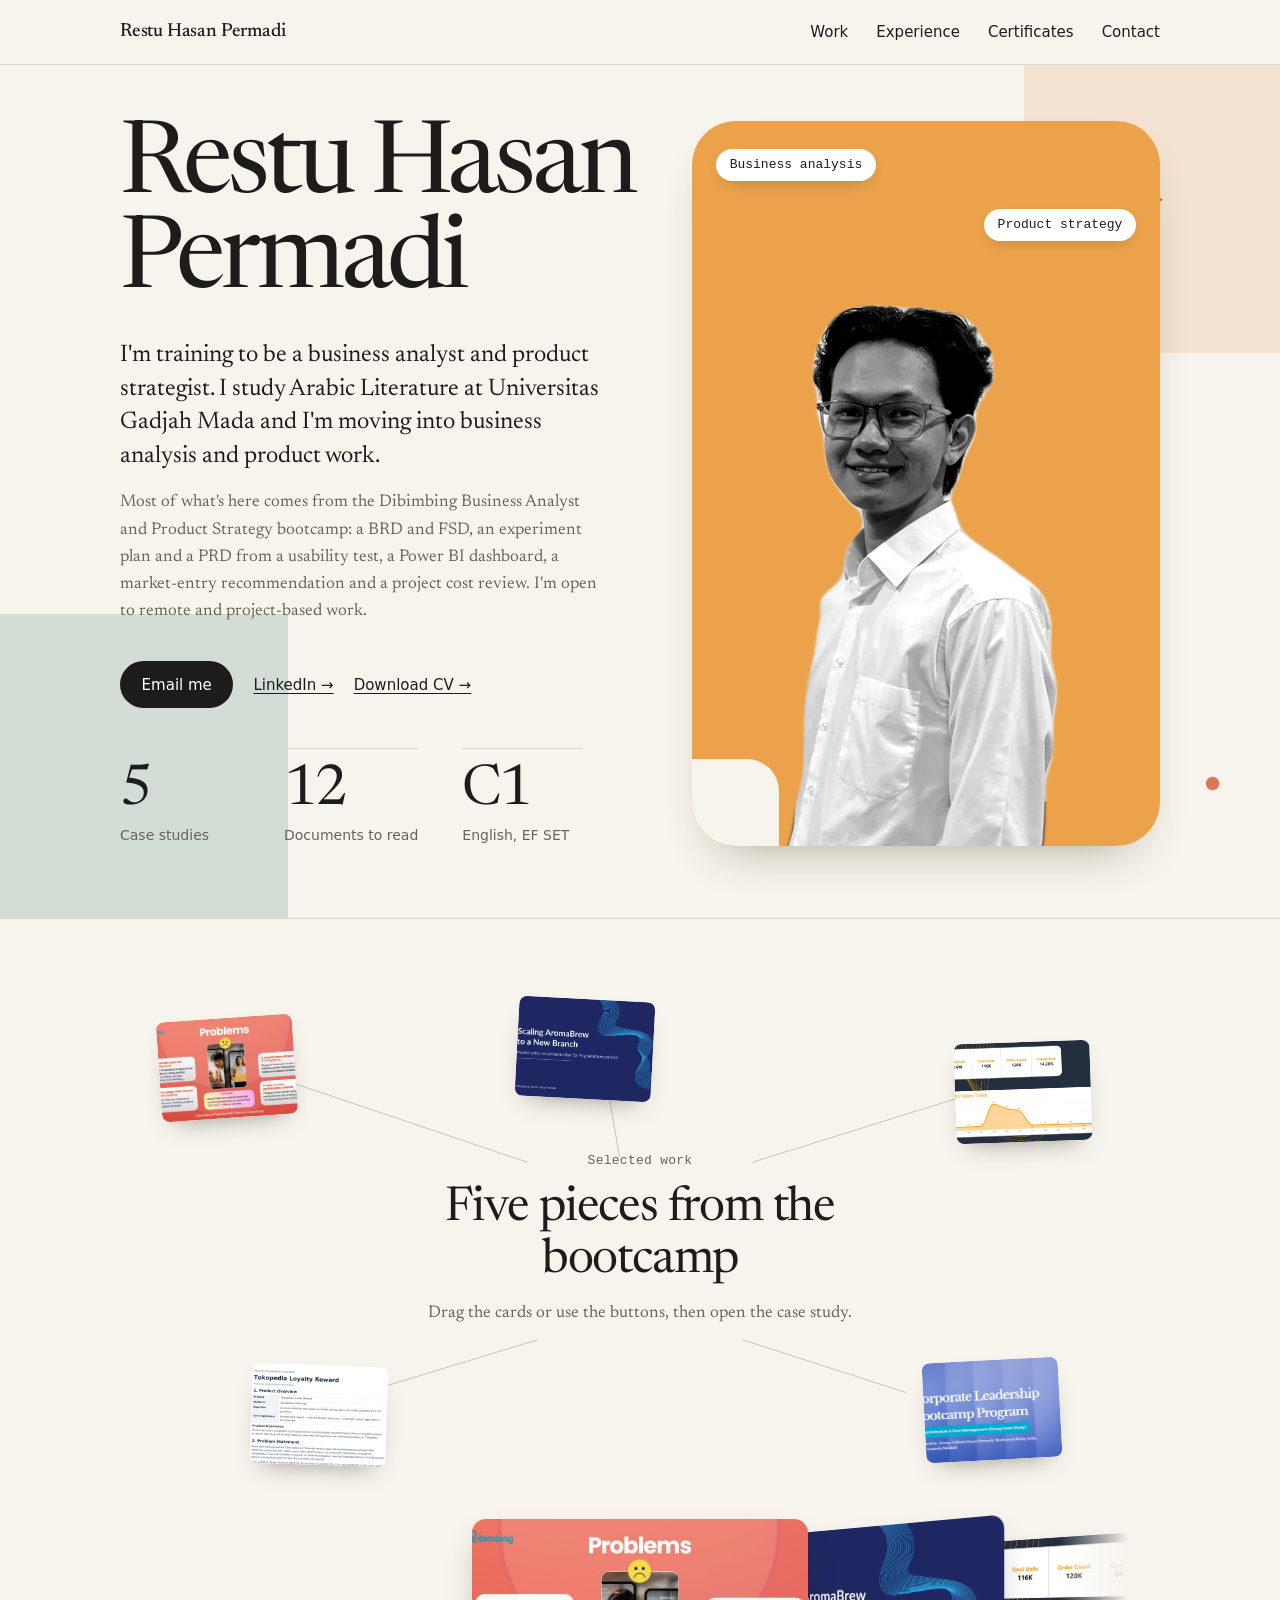
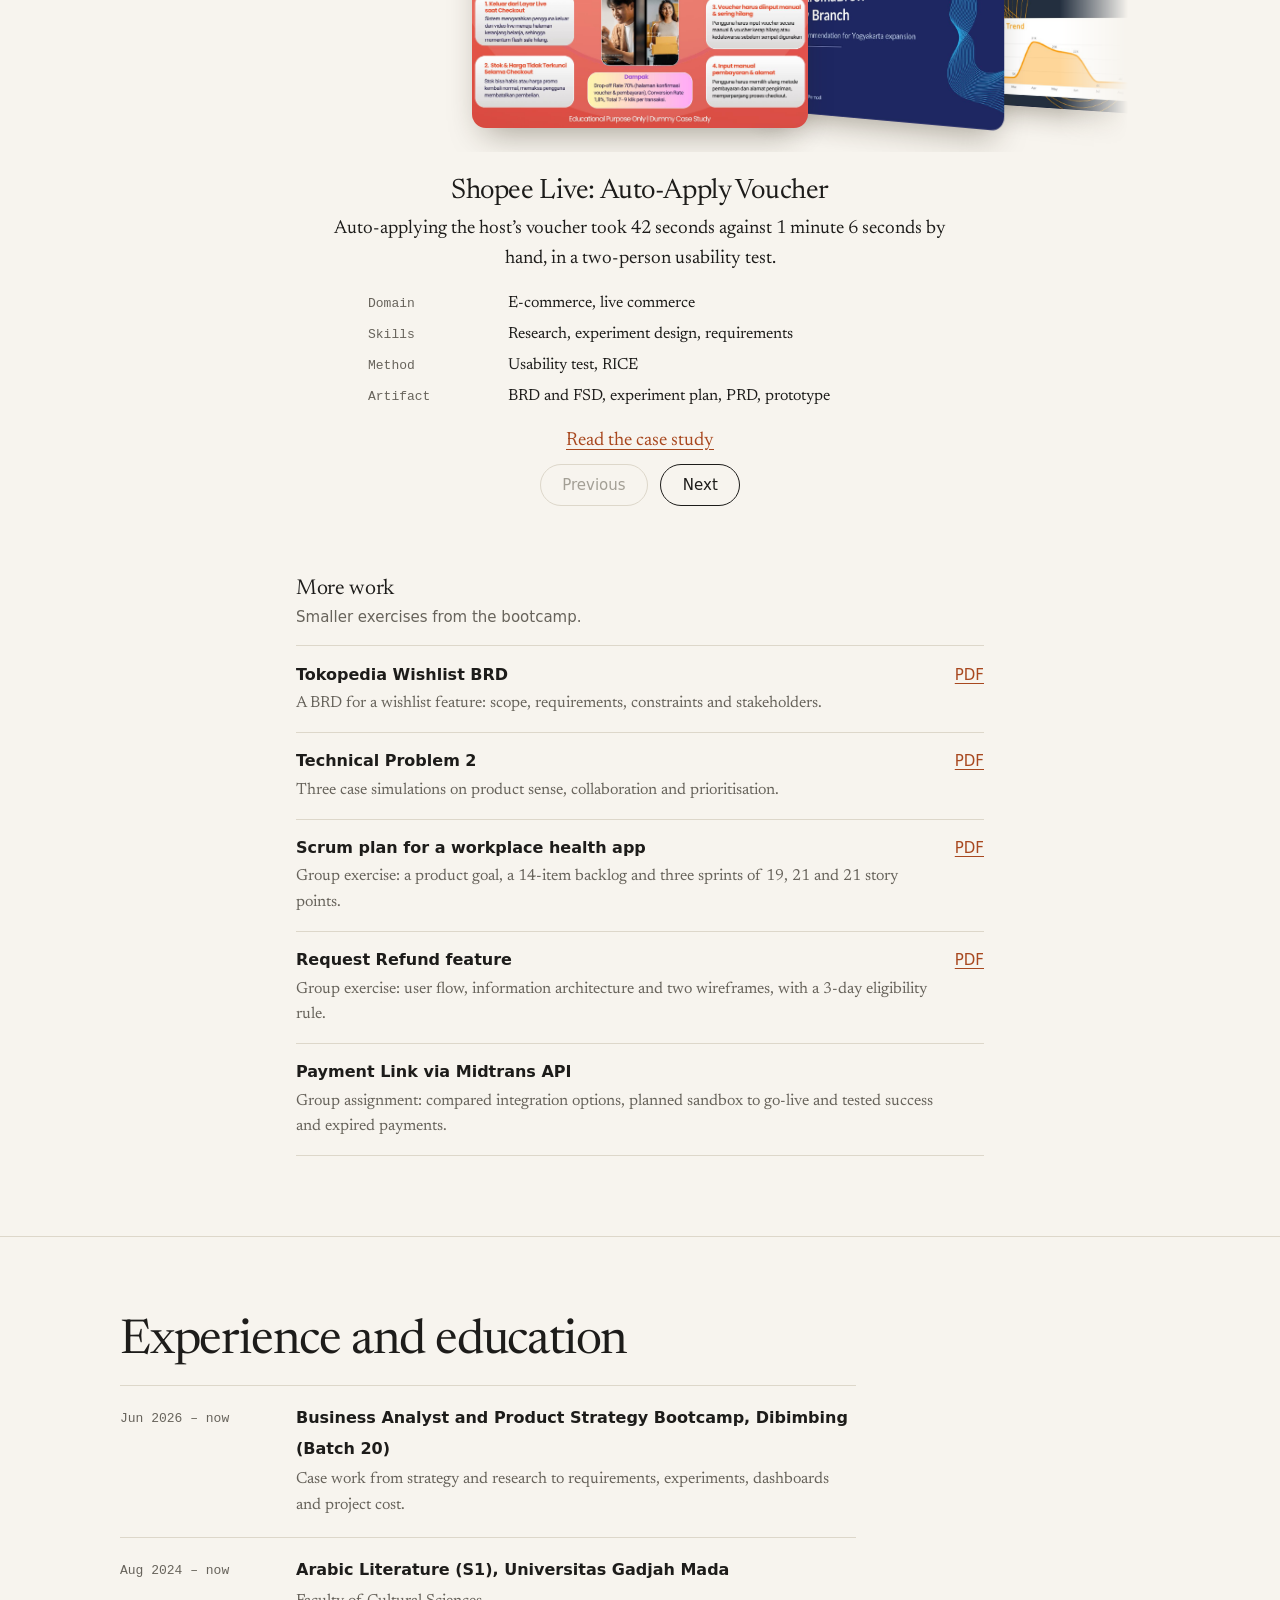
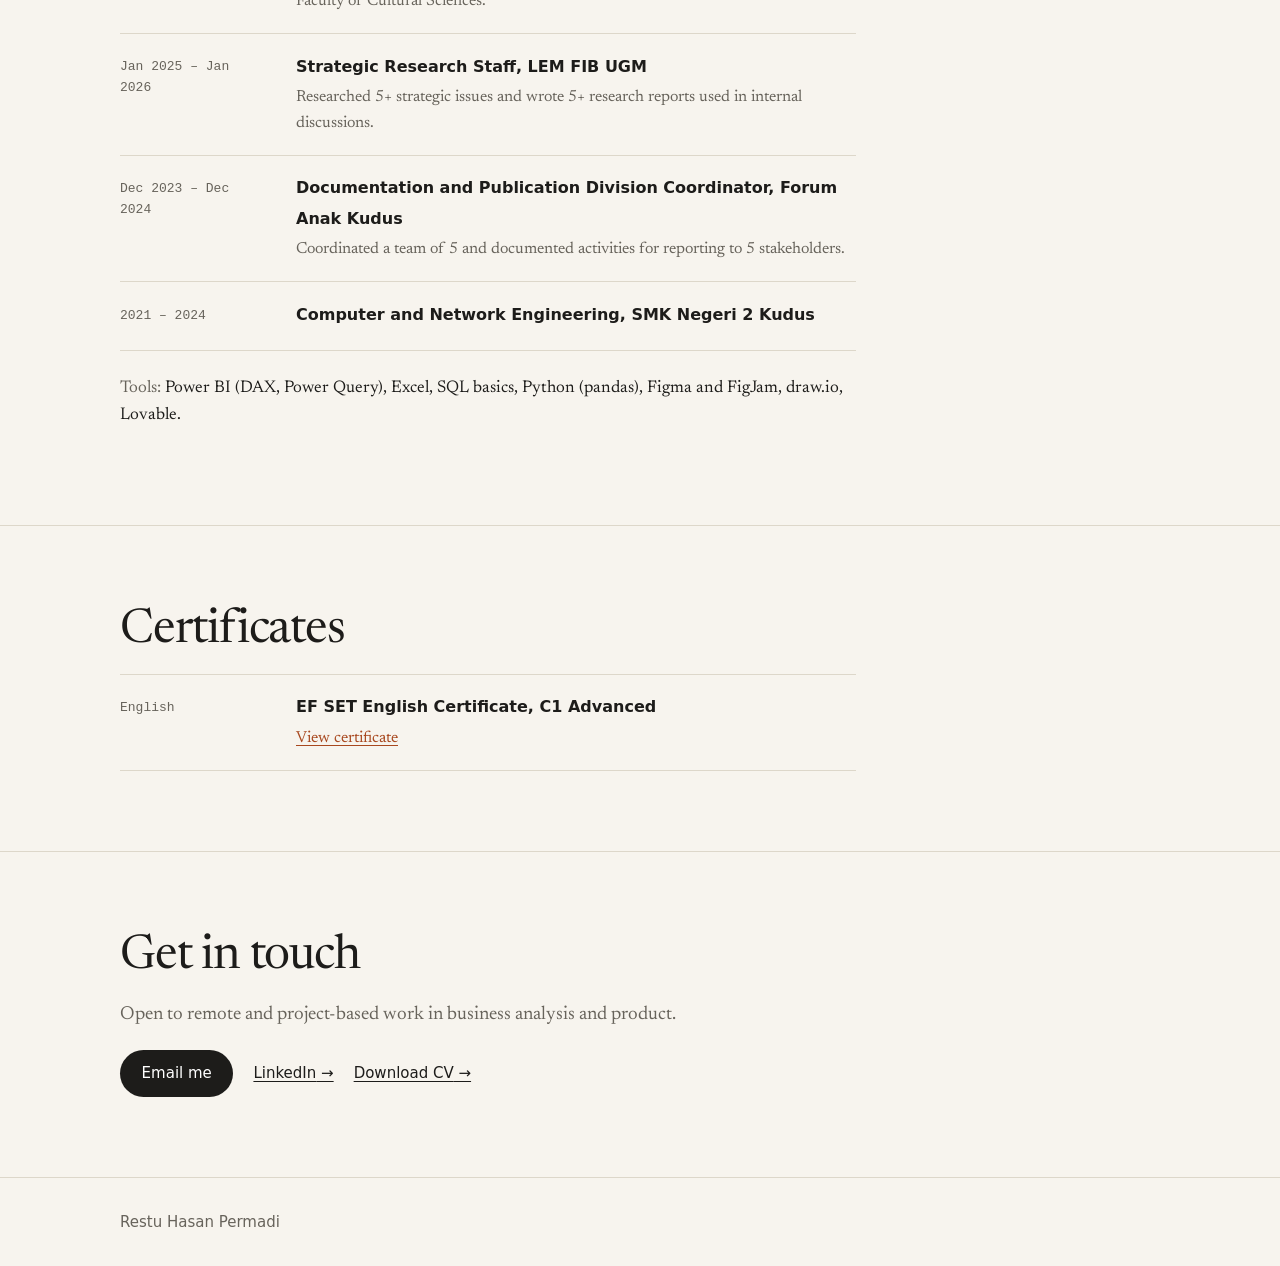
==== commit fd05353b: "Add files via upload" ====
--- a/index.html
+++ b/index.html
@@ -10,6 +10,8 @@
   <meta property="og:description" content="BRDs, PRDs, a usability test, a Power BI dashboard and a market-entry recommendation from the Dibimbing BA and Product Strategy bootcamp.">
   <!-- After you deploy, add this line with your real address so LinkedIn shows a preview picture:
   <meta property="og:image" content="https://YOUR-SITE.vercel.app/img/restu.jpg"> -->
+  <link rel="preconnect" href="https://fonts.googleapis.com"><link rel="preconnect" href="https://fonts.gstatic.com" crossorigin>
+  <link rel="stylesheet" href="https://fonts.googleapis.com/css2?family=Newsreader:ital,opsz,wght@0,6..72,300..600;1,6..72,300..600&display=swap">
   <link rel="stylesheet" href="style.css">
 </head>
 <body>
@@ -28,52 +30,53 @@
 
   <section class="intro">
     <div class="hero-bg" aria-hidden="true">
-      <i class="blob b1"></i><i class="blob b2"></i><i class="blob b3"></i>
-      <svg class="doodle" viewBox="0 0 1200 700" preserveAspectRatio="xMidYMid slice" fill="none" stroke-linecap="round" stroke-linejoin="round">
-        <path class="draw d1" pathLength="1" d="M-20 560 C 180 470, 260 640, 460 560 S 760 430, 980 520 S 1180 600, 1240 540"/>
-        <path class="draw d2" pathLength="1" d="M-20 120 C 140 60, 260 190, 420 120 S 700 40, 860 100"/>
-        <g class="spark s1"><path d="M0 -26 V26 M-26 0 H26 M-18 -18 L18 18 M18 -18 L-18 18"/></g>
-        <g class="spark s2"><path d="M0 -16 V16 M-16 0 H16 M-11 -11 L11 11 M11 -11 L-11 11"/></g>
-        <circle class="dot" cx="1090" cy="120" r="7"/><circle class="dot dd" cx="90" cy="400" r="5"/>
+      <i class="blob b1"></i><i class="blob b2"></i>
+      <svg class="doodle" viewBox="0 0 1200 760" preserveAspectRatio="xMidYMid slice" fill="none" stroke-linecap="round" stroke-linejoin="round">
+        <path class="draw d1" pathLength="1" d="M-20 735 C 220 690, 340 760, 560 720 S 860 670, 1020 715 S 1180 750, 1240 710"/>
+        <path class="draw d2" pathLength="1" d="M-20 46 C 150 12, 280 70, 440 40 S 680 10, 820 36"/>
+        <g class="spark s1"><path d="M0 -24 V24 M-24 0 H24 M-17 -17 L17 17 M17 -17 L-17 17"/></g>
+        <circle class="dot" cx="1110" cy="640" r="6"/>
       </svg>
     </div>
-    <div class="wrap bento">
-      <article class="tile me">
-        <span class="tag">About me</span>
-        <div class="portrait">
-          <span class="ring"></span><span class="disc"></span>
+    <div class="wrap hero">
+      <div class="hero-text">
+        <h1>Restu Hasan<br>Permadi</h1>
+        <p class="lead">I'm training to be a business analyst and product strategist. I study Arabic Literature at Universitas Gadjah Mada and I'm moving into business analysis and product work.</p>
+        <p class="more-bio">Most of what's here comes from the Dibimbing Business Analyst and Product Strategy bootcamp: a BRD and FSD, an experiment plan and a PRD from a usability test, a Power BI dashboard, a market-entry recommendation and a project cost review. I'm open to remote and project-based work.</p>
+        <div class="links" id="heroLinks"></div>
+        <p class="print-only note" id="printContact"></p>
+        <dl class="stats">
+          <div><dt>Case studies</dt><dd data-to="5">5</dd></div>
+          <div><dt>Documents to read</dt><dd data-to="12">12</dd></div>
+          <div><dt>English, EF SET</dt><dd>C1</dd></div>
+        </dl>
+      </div>
+      <figure class="hero-photo">
+        <div class="panel">
+          <span class="pill p1">Business analysis</span>
+          <span class="pill p2">Product strategy</span>
           <img src="img/restu-cutout.png" width="620" height="830" alt="Portrait of Restu Hasan Permadi">
         </div>
-        <p class="im">I'm,</p>
-        <p class="nm">Restu<br>Hasan<br>Permadi</p>
-        <a class="mail" id="cardMail" hidden></a>
-      </article>
-
-      <div class="title">
-        <h1>Portfolio</h1>
-        <p class="sub">Business analysis and product strategy</p>
+      </figure>
+    </div>
+  </section>
+
+  <section id="work">
+    <div class="wrap constellation">
+      <svg class="lines" viewBox="0 0 100 100" preserveAspectRatio="none" aria-hidden="true">
+        <line x1="14" y1="16" x2="39" y2="34"/><line x1="46" y1="8" x2="48" y2="33"/><line x1="82" y1="20" x2="61" y2="34"/>
+        <line x1="20" y1="84" x2="40" y2="71"/><line x1="76" y1="82" x2="60" y2="71"/>
+      </svg>
+      <img class="ct c1" src="img/shopee.jpg" alt="" aria-hidden="true">
+      <img class="ct c2" src="img/aromabrew.jpg" alt="" aria-hidden="true">
+      <img class="ct c3" src="img/amazon.jpg" alt="" aria-hidden="true">
+      <img class="ct c4" src="img/tokopedia.jpg" alt="" aria-hidden="true">
+      <img class="ct c5" src="img/bootcamp.jpg" alt="" aria-hidden="true">
+      <div class="con-text">
+        <p class="eyebrow">Selected work</p>
+        <h2>Five pieces from the bootcamp</h2>
+        <p>Drag the cards or use the buttons, then open the case study.</p>
       </div>
-
-      <article class="tile bio">
-        <p class="lead">I'm training to be a business analyst and product strategist. I study Arabic Literature at Universitas Gadjah Mada and I'm moving into business analysis and product work.</p>
-        <p>Most of what's here comes from the Dibimbing Business Analyst and Product Strategy bootcamp: a BRD and FSD, an experiment plan and a PRD from a usability test, a Power BI dashboard, a market-entry recommendation and a project cost review.</p>
-      </article>
-      <article class="tile stat teal"><b data-to="5">5</b><span>Case studies</span></article>
-
-      <article class="tile open">
-        <p>Open to remote and project-based work.</p>
-        <div class="links" id="heroLinks"></div>
-        <p class="print-only note" id="printContact"></p>
-      </article>
-      <article class="tile stat violet"><b data-to="12">12</b><span>Documents to read</span></article>
-      <article class="tile stat sun"><b>C1</b><span>English, EF SET</span></article>
-    </div>
-  </section>
-
-  <section id="work">
-    <div class="wrap sec-head">
-      <h2>Work</h2>
-      <p>Five pieces from the bootcamp. Drag the cards or use the buttons, then open the case study.</p>
     </div>
 
     <div class="cf" id="cf" role="group" aria-roledescription="carousel" aria-label="Projects">
@@ -200,8 +203,6 @@
     return items.length;
   }
   function render(){
-    const cm = document.getElementById('cardMail');
-    if (profile.email) { cm.textContent = profile.email; cm.href = 'mailto:' + profile.email; cm.hidden = false; }
     build(heroEl);
     const n = build(contactEl);
     contactSec.hidden = !n; navContact.hidden = !n;
--- a/style.css
+++ b/style.css
@@ -1,141 +1,140 @@
-:root{--bg:#f6f6f3;--paper:#fff;--ink:#17191c;--mut:#5f6368;--rule:#dcdcd5;--accent:#0b5fc4;--accent-d:#094c9d;--serif:"Iowan Old Style","Palatino Linotype",Palatino,Georgia,serif;--sans:-apple-system,BlinkMacSystemFont,"Segoe UI","Helvetica Neue",system-ui,sans-serif}
+:root{
+  --bg:#f7f4ee;--paper:#fffdf9;--sand:#ece6d9;--sage:#c3d6cb;--ink:#1d1c1a;--mut:#67635b;--rule:#ddd7ca;
+  --clay:#d97757;--amber:#eba24b;--accent:#a8481f;--accent-d:#862f0e;
+  --serif:"Newsreader","Iowan Old Style","Palatino Linotype",Palatino,Georgia,serif;
+  --sans:-apple-system,BlinkMacSystemFont,"Segoe UI","Helvetica Neue",system-ui,sans-serif;
+  --mono:ui-monospace,"SF Mono",Menlo,Consolas,monospace;
+}
 *{box-sizing:border-box}
 html{scroll-behavior:smooth;scroll-padding-top:4.5rem}
-body{margin:0;background:var(--bg);color:var(--ink);font:1.125rem/1.65 var(--serif)}
-h1,h2,h3,.sans{font-family:var(--sans)}
-h1,h2,h3{font-weight:700;line-height:1.1;letter-spacing:-.025em;margin:0 0 1rem}
-h1{font-size:clamp(2.75rem,7vw,4.75rem);letter-spacing:-.035em}
-h2{font-size:clamp(1.75rem,3.6vw,2.25rem)}
-h3{font-size:1.2rem;letter-spacing:-.015em}
+body{margin:0;background:var(--bg);color:var(--ink);font:1.1875rem/1.6 var(--serif)}
+h1,h2,h3{font-family:var(--serif);font-weight:400;line-height:1.08;letter-spacing:-.025em;margin:0 0 1rem}
+h1{font-size:clamp(3rem,8.2vw,6.25rem);letter-spacing:-.04em;line-height:.95}
+h2{font-size:clamp(2rem,4.4vw,3rem)}
+h3{font-size:1.35rem;letter-spacing:-.015em}
 p{margin:0 0 1rem}
 a{color:var(--accent);text-underline-offset:.2em}
 a:hover{color:var(--accent-d)}
 a:focus-visible,button:focus-visible{outline:2px solid var(--accent);outline-offset:3px}
-.wrap{max-width:62rem;margin:0 auto;padding:0 1.5rem}
+.wrap{max-width:68rem;margin:0 auto;padding:0 1.5rem}
 .mut{color:var(--mut)}
 .c{text-align:center}
-.note{font-size:.9375rem;color:var(--mut)}
+.note{font-family:var(--sans);font-size:.9375rem;color:var(--mut)}
+.eyebrow{font-family:var(--mono);font-size:.8125rem;letter-spacing:.02em;color:var(--mut);margin:0 0 .75rem}
 
 /* Top bar */
-.site{position:sticky;top:0;z-index:200;background:rgba(246,246,243,.92);-webkit-backdrop-filter:blur(10px);backdrop-filter:blur(10px);border-bottom:1px solid var(--rule);font-family:var(--sans)}
-.site .wrap{display:flex;align-items:center;gap:1.5rem;height:4rem;font-size:1rem;overflow-x:auto;white-space:nowrap}
+.site{position:sticky;top:0;z-index:200;background:rgba(247,244,238,.9);-webkit-backdrop-filter:blur(10px);backdrop-filter:blur(10px);border-bottom:1px solid var(--rule);font-family:var(--sans)}
+.site .wrap{display:flex;align-items:center;gap:1.75rem;height:4rem;font-size:.9375rem;overflow-x:auto;white-space:nowrap}
 .site a{color:var(--ink);text-decoration:none}
 .site a:hover{color:var(--accent)}
-.site .name{font-weight:700;margin-right:auto;font-size:1.0625rem}
-
-section{padding:4.5rem 0}
+.site .name{font-family:var(--serif);font-weight:500;margin-right:auto;font-size:1.1875rem;letter-spacing:-.01em}
+
+section{padding:5rem 0}
 section+section{border-top:1px solid var(--rule)}
 
-/* Intro: bento card with animated backdrop */
-.intro{position:relative;overflow:hidden;padding:3.5rem 0 4rem;border-top:0;isolation:isolate}
+/* Hero */
+.intro{position:relative;overflow:hidden;padding:3.5rem 0 4.5rem;border-top:0;isolation:isolate}
 .hero-bg{position:absolute;inset:0;z-index:-1;pointer-events:none}
-.blob{position:absolute;display:block;filter:blur(2px);opacity:.75;animation:morph 16s ease-in-out infinite,drift 26s ease-in-out infinite}
-.b1{width:26rem;height:26rem;left:-7rem;top:-5rem;background:#f4d7c6}
-.b2{width:30rem;height:30rem;right:-9rem;top:12rem;background:#dcdaf6;animation-delay:-5s,-9s}
-.b3{width:20rem;height:20rem;left:38%;bottom:-8rem;background:#d2ebe2;animation-delay:-9s,-14s}
+.blob{position:absolute;display:block;opacity:.7;animation:morph 18s ease-in-out infinite,drift 30s ease-in-out infinite}
+.b1{width:28rem;height:28rem;left:-10rem;bottom:-9rem;background:var(--sage)}
+.b2{width:24rem;height:24rem;right:-8rem;top:-6rem;background:#f2dcc4;animation-delay:-6s,-12s}
 @keyframes morph{0%,100%{border-radius:58% 42% 55% 45%/48% 56% 44% 52%}33%{border-radius:42% 58% 40% 60%/58% 42% 58% 42%}66%{border-radius:52% 48% 62% 38%/40% 60% 40% 60%}}
-@keyframes drift{0%,100%{transform:translate(0,0) rotate(0)}50%{transform:translate(3rem,2rem) rotate(18deg)}}
+@keyframes drift{0%,100%{transform:translate(0,0) rotate(0)}50%{transform:translate(2.5rem,1.5rem) rotate(14deg)}}
 .doodle{position:absolute;inset:0;width:100%;height:100%}
-.draw{stroke:#17191c;stroke-width:2.2;opacity:.55;stroke-dasharray:1;stroke-dashoffset:1;animation:draw 11s ease-in-out infinite}
-.d2{stroke:#c9694a;animation-delay:-4s}
+.draw{stroke:var(--ink);stroke-width:1.6;opacity:.35;stroke-dasharray:1;stroke-dashoffset:1;animation:draw 12s ease-in-out infinite}
+.d2{stroke:var(--clay);opacity:.7;animation-delay:-5s}
 @keyframes draw{0%{stroke-dashoffset:1}45%,70%{stroke-dashoffset:0}100%{stroke-dashoffset:-1}}
-.spark{stroke:#c9694a;stroke-width:3;transform-box:fill-box;transform-origin:center;animation:spin 24s linear infinite}
-.s1{transform:translate(1010px,300px)}.s2{transform:translate(170px,230px);stroke:#7f7fd5;animation-duration:32s}
-.dot{fill:#c9694a;opacity:.8;animation:pulse 4s ease-in-out infinite}.dd{fill:#7f7fd5;animation-delay:-2s}
+.spark{stroke:var(--clay);stroke-width:2.6;animation:spin 26s linear infinite}
+.s1{transform:translate(1040px,120px)}
+@keyframes spin{to{transform:translate(1040px,120px) rotate(360deg)}}
+.dot{fill:var(--clay);transform-box:fill-box;transform-origin:center;animation:pulse 4s ease-in-out infinite}
 @keyframes pulse{50%{transform:scale(1.8);opacity:.35}}
-.dot{transform-box:fill-box;transform-origin:center}
-.s1{animation-name:spin1}.s2{animation-name:spin2}
-@keyframes spin1{to{transform:translate(1010px,300px) rotate(360deg)}}
-@keyframes spin2{to{transform:translate(170px,230px) rotate(-360deg)}}
-
-.bento{max-width:70rem;display:grid;grid-template-columns:minmax(0,22rem) repeat(3,minmax(0,1fr));grid-template-rows:auto auto auto;gap:1rem}
-.tile{border-radius:22px;padding:1.5rem;animation:rise .8s cubic-bezier(.2,.7,.2,1) both}
-.bento>:nth-child(2){animation:rise .8s .1s both}.bento>:nth-child(3){animation-delay:.18s}.bento>:nth-child(4){animation-delay:.26s}
-.bento>:nth-child(5){animation-delay:.34s}.bento>:nth-child(6){animation-delay:.42s}.bento>:nth-child(7){animation-delay:.5s}
+
+.hero{display:grid;grid-template-columns:minmax(0,1.12fr) minmax(0,1fr);gap:3rem;align-items:stretch}
+.hero-text{display:flex;flex-direction:column;animation:rise .9s cubic-bezier(.2,.7,.2,1) both}
+.hero h1{margin-bottom:1.75rem}
+.lead{font-size:clamp(1.25rem,2.2vw,1.5rem);line-height:1.4;max-width:30rem}
+.more-bio{max-width:30rem;color:var(--mut);font-size:1.0625rem}
+.links{display:flex;flex-wrap:wrap;align-items:center;gap:.6rem 1.25rem;margin-top:1.25rem;font-family:var(--sans);font-size:.9375rem}
+.btn{display:inline-block;background:var(--ink);color:#fff;border-radius:999px;padding:.7rem 1.35rem;text-decoration:none;font-weight:500}
+.btn:hover{background:var(--accent);color:#fff}
+.links a:not(.btn){color:var(--ink)}
+.links a:not(.btn)::after{content:" \2192"}
+.stats{display:flex;flex-wrap:wrap;gap:1.25rem 2.75rem;margin:auto 0 0;padding-top:2.5rem}
+.stats div{display:flex;flex-direction:column;border-top:1px solid var(--rule);padding-top:.9rem;min-width:7.5rem}
+.stats dt{order:2;font-family:var(--sans);font-size:.875rem;color:var(--mut);margin-top:.3rem}
+.stats dd{order:1;margin:0;font:400 3.5rem/1 var(--serif);letter-spacing:-.04em}
+
+.hero-photo{margin:0;animation:rise .9s .12s cubic-bezier(.2,.7,.2,1) both}
+.panel{position:relative;height:100%;min-height:34rem;background:var(--amber);border-radius:2.75rem;overflow:hidden;box-shadow:0 24px 50px -28px rgba(60,40,10,.45)}
+.panel::before{content:"";position:absolute;left:-1px;bottom:-1px;width:5.5rem;height:5.5rem;background:var(--bg);border-top-right-radius:2rem;z-index:2}
+.panel img{position:absolute;left:50%;bottom:0;width:92%;max-width:none;height:auto;transform:translateX(-50%)}
+.pill{position:absolute;z-index:3;font-family:var(--mono);font-size:.8125rem;background:#fff;color:var(--ink);padding:.35rem .85rem;border-radius:999px;box-shadow:0 6px 16px -8px rgba(0,0,0,.3);animation:bob 6s ease-in-out infinite}
+.p1{left:1.5rem;top:1.75rem}.p2{right:1.5rem;top:5.5rem;animation-delay:-3s}
+@keyframes bob{50%{transform:translateY(-6px)}}
 @keyframes rise{from{opacity:0;transform:translateY(22px)}to{opacity:1;transform:none}}
-.me{grid-column:1;grid-row:1 / span 3;background:#7f7fd5;color:#fff;position:relative;overflow:hidden;display:flex;flex-direction:column;padding:1.25rem 1.5rem 1.5rem;min-height:0}
-.tag{font-family:var(--sans);font-size:.9375rem;font-weight:600;color:#17191c}
-.portrait{position:relative;width:17.5rem;height:17.5rem;margin:5.8rem auto 0}
-.ring,.disc{position:absolute;border-radius:50%}
-.ring{inset:-.35rem;border:.4rem solid #fff;animation:float 7s ease-in-out infinite}
-.disc{inset:.5rem;background:#f0a6fb;animation:float 7s ease-in-out infinite reverse}
-.portrait img{position:absolute;left:50%;bottom:0;width:100%;max-width:none;height:auto;transform:translateX(-50%);clip-path:inset(0 0 .35rem 0 round 0 0 50% 50%)}
-@keyframes float{50%{transform:translateY(-6px) scale(1.02)}}
-.im{font:300 2.2rem/1.1 var(--sans);margin:auto 0 .1rem;letter-spacing:-.02em;padding-top:1rem}
-.nm{font:700 2.6rem/1.02 var(--sans);letter-spacing:-.03em;margin:0 0 1.25rem}
-.mail{color:#fff;font-family:var(--sans);font-size:.9375rem;text-decoration:none;border-bottom:1px dashed rgba(255,255,255,.7);padding-bottom:.4rem;word-break:break-all}
-.mail:hover{color:#fff;border-bottom-style:solid}
-.title{grid-column:2 / -1;grid-row:1;align-self:end;padding:0 .25rem .25rem;animation:rise .8s .1s both}
-.title h1{margin:0;font-size:clamp(3.25rem,9vw,6.5rem);line-height:.95}
-.sub{font-family:var(--sans);color:var(--mut);margin:.5rem 0 0;font-size:1.0625rem}
-.bio{grid-column:2 / 4;grid-row:2;background:#fff;border:1px solid var(--rule)}
-.bio p{max-width:none;font-size:1rem;color:var(--mut)}
-.bio .lead{font-size:1.125rem;line-height:1.5;color:var(--ink)}
-.bio p:last-child{margin-bottom:0}
-.stat{display:flex;flex-direction:column;justify-content:flex-end;font-family:var(--sans);min-height:9.5rem}
-.stat b{font-size:3.25rem;line-height:1;letter-spacing:-.04em}
-.stat span{font-size:1.0625rem;margin-top:.35rem}
-.teal{grid-column:4;grid-row:2;background:#a8dcd4;color:#17191c}
-.violet{grid-column:3;grid-row:3;background:#8f6fc4;color:#fff}
-.sun{grid-column:4;grid-row:3;background:#ffc46b;color:#17191c}
-.open{grid-column:2;grid-row:3;background:#17191c;color:#fff;display:flex;flex-direction:column;justify-content:space-between}
-.open p{font:600 1.15rem/1.3 var(--sans);margin:0 0 1rem}
-.open .links{margin-top:0;flex-direction:column;align-items:flex-start;gap:.5rem}
-.open a{color:#fff;font-size:.9375rem}
-.open .btn{background:#fff;color:#17191c}.open .btn:hover{background:#dcdaf6;color:#17191c}
-.links{display:flex;flex-wrap:wrap;align-items:center;gap:.5rem 1.25rem;margin-top:1.75rem;font-family:var(--sans);font-size:1rem}
-.btn{display:inline-block;background:var(--accent);color:#fff;border-radius:6px;padding:.7rem 1.25rem;text-decoration:none;font-weight:600}
-.btn:hover{background:var(--accent-d);color:#fff}
-
-/* Work */
-.wrap.sec-head{max-width:62rem;margin-bottom:2rem}
-.sec-head p{color:var(--mut);margin:0;max-width:40rem}
+
+/* Work: constellation header */
+.constellation{position:relative;max-width:64rem;height:30rem;margin-bottom:1rem}
+.lines{position:absolute;inset:0;width:100%;height:100%}
+.lines line{stroke:#c9c3b5;stroke-width:1;vector-effect:non-scaling-stroke}
+.ct{position:absolute;display:block;width:8.5rem;height:6.25rem;object-fit:cover;border-radius:8px;box-shadow:0 12px 24px -14px rgba(40,30,10,.5);animation:bob 9s ease-in-out infinite}
+.c1{left:3%;top:4%;rotate:-4deg}
+.c2{left:38%;top:0;rotate:3deg;animation-delay:-2s}
+.c3{right:6%;top:9%;rotate:-2deg;animation-delay:-4s}
+.c4{left:12%;bottom:3%;rotate:2deg;animation-delay:-6s}
+.c5{right:9%;bottom:4%;rotate:-3deg;animation-delay:-3s}
+.con-text{position:absolute;left:50%;top:50%;transform:translate(-50%,-50%);width:min(34rem,86%);text-align:center}
+.con-text h2{margin-bottom:.75rem}
+.con-text p:last-child{color:var(--mut);margin:0;font-size:1.0625rem}
+
 .cf{max-width:64rem;margin:0 auto;padding:0 1.5rem;--cw:min(21rem,72vw);--ch:calc(var(--cw) * .62)}
-.cf-stage{position:relative;height:calc(var(--ch) + 3rem);perspective:1000px;overflow:hidden;touch-action:pan-y;cursor:grab;user-select:none;-webkit-user-select:none}
+.cf-stage{-webkit-mask-image:linear-gradient(90deg,transparent,#000 7%,#000 93%,transparent);mask-image:linear-gradient(90deg,transparent,#000 7%,#000 93%,transparent);position:relative;height:calc(var(--ch) + 3rem);perspective:1000px;overflow:hidden;touch-action:pan-y;cursor:grab;user-select:none;-webkit-user-select:none}
 .cf-stage.drag{cursor:grabbing}
-.cf-card{position:absolute;left:50%;top:50%;width:var(--cw);height:var(--ch);margin:calc(var(--ch) / -2) 0 0 calc(var(--cw) / -2);padding:0;border:1px solid var(--rule);border-radius:8px;overflow:hidden;background:#fff center/cover no-repeat;box-shadow:0 14px 34px rgba(23,25,28,.22);transition:transform .45s ease,opacity .45s ease;font:inherit;color:inherit}
+.cf-card{position:absolute;left:50%;top:50%;width:var(--cw);height:var(--ch);margin:calc(var(--ch) / -2) 0 0 calc(var(--cw) / -2);padding:0;border:0;border-radius:14px;overflow:hidden;background:#fff center/cover no-repeat;box-shadow:0 16px 34px -12px rgba(40,30,10,.4);transition:transform .45s ease,opacity .45s ease;font:inherit;color:inherit}
 .cf-stage.drag .cf-card{transition:none}
 .cf-card span{position:absolute;width:1px;height:1px;overflow:hidden;clip:rect(0 0 0 0)}
 .cf-cap{max-width:40rem;margin:1.5rem auto 0;text-align:center;min-height:15rem}
-.cf-cap h3{font-size:1.5rem;margin-bottom:.5rem}
+.cf-cap h3{font-size:1.75rem;margin-bottom:.5rem}
 .cf-cap p{margin:0 auto .75rem}
 .facts{display:grid;grid-template-columns:7.5rem 1fr;gap:.35rem 1.25rem;margin:1rem auto;text-align:left;font-size:1rem;max-width:34rem}
-.facts dt{color:var(--mut);font-family:var(--sans);font-size:.9375rem}
+.facts dt{color:var(--mut);font-family:var(--mono);font-size:.8125rem;padding-top:.2rem}
 .facts dd{margin:0}
 .cf-ctl{display:flex;justify-content:center;gap:.75rem;margin-top:.5rem;font-family:var(--sans)}
-.cf-ctl button{font:inherit;font-size:1rem;background:none;border:1px solid var(--ink);border-radius:6px;padding:.4rem 1.1rem;color:var(--ink);cursor:pointer}
+.cf-ctl button{font:inherit;font-size:.9375rem;background:none;border:1px solid var(--ink);border-radius:999px;padding:.5rem 1.35rem;color:var(--ink);cursor:pointer}
 .cf-ctl button:hover:not(:disabled){background:var(--ink);color:#fff}
-.cf-ctl button:disabled{color:#9a9ea3;border-color:var(--rule);cursor:default}
-
-.more{max-width:44rem;margin:4rem auto 0;padding:0 1.5rem}
+.cf-ctl button:disabled{color:#a39f95;border-color:var(--rule);cursor:default}
+
+.more{max-width:46rem;margin:4.5rem auto 0;padding:0 1.5rem}
 .more h3{margin-bottom:.25rem}
 .list{list-style:none;margin:1rem 0 0;padding:0}
-.list li{padding:.9rem 0;border-top:1px solid var(--rule);display:grid;grid-template-columns:1fr auto;gap:.25rem 1.5rem;align-items:baseline;margin:0}
+.list li{padding:.95rem 0;border-top:1px solid var(--rule);display:grid;grid-template-columns:1fr auto;gap:.25rem 1.5rem;align-items:baseline;margin:0}
 .list li:last-child{border-bottom:1px solid var(--rule)}
-.list strong{font-family:var(--sans);font-weight:600}
+.list strong{font-family:var(--sans);font-weight:600;font-size:1rem}
 .list .d{grid-column:1;color:var(--mut);font-size:1rem}
 .list .l{grid-row:1;grid-column:2;font-family:var(--sans);font-size:.9375rem}
 
 /* Experience */
-.tl{list-style:none;margin:0;padding:0;max-width:44rem}
-.tl li{display:grid;grid-template-columns:8rem 1fr;gap:.25rem 2rem;padding:1.1rem 0;border-top:1px solid var(--rule);margin:0}
+.wrap.sec-head{margin-bottom:2rem}
+.sec-head p{color:var(--mut);margin:0;max-width:40rem}
+.tl{list-style:none;margin:0;padding:0;max-width:46rem}
+.tl li{display:grid;grid-template-columns:9rem 1fr;gap:.25rem 2rem;padding:1.15rem 0;border-top:1px solid var(--rule);margin:0}
 .tl li:last-child{border-bottom:1px solid var(--rule)}
-.tl .when{font-family:var(--sans);color:var(--mut);font-size:.9375rem;padding-top:.15rem}
-.tl strong{font-family:var(--sans);font-weight:600}
+.tl .when{font-family:var(--mono);color:var(--mut);font-size:.8125rem;padding-top:.3rem}
+.tl strong{font-family:var(--sans);font-weight:600;font-size:1rem}
 .tl p{margin:.15rem 0 0;color:var(--mut);font-size:1rem}
-.tools{max-width:44rem;margin-top:1.5rem}
+.tools{max-width:46rem;margin-top:1.5rem;font-size:1.0625rem}
 
 .foot{border-top:1px solid var(--rule);padding:2rem 0;font-family:var(--sans);font-size:.9375rem;color:var(--mut)}
 .print-only{display:none}
 
 /* Case pages */
-.case .hero{padding:4rem 0 3rem}
-.case .hero.wrap{max-width:43rem}
-.case .hero h1{font-size:clamp(2rem,5vw,3.25rem)}
-.case .hero .lead{color:var(--mut);margin-bottom:0}
+.case .hero.wrap{display:block;max-width:43rem;padding:4rem 1.5rem 3rem}
+.case .hero h1{font-size:clamp(2.25rem,5.4vw,3.75rem);letter-spacing:-.035em;line-height:1.02}
+.case .hero .lead{color:var(--mut);margin-bottom:0;max-width:none}
 .case section{padding:3rem 0}
-.case .gray{background:#efefea}
-.case section h2{max-width:43rem;margin-left:auto;margin-right:auto;padding:0 1.5rem}
+.case .gray{background:var(--sand)}
+.case section h2{max-width:43rem;margin-left:auto;margin-right:auto;padding:0 1.5rem;font-size:clamp(1.65rem,3.4vw,2.2rem)}
 .body{max-width:43rem;margin:0 auto;padding:0 1.5rem}
 .case .facts{margin:0;max-width:none}
 table{border-collapse:collapse;width:100%;font-size:1rem;margin:1.25rem 0;font-family:var(--sans)}
@@ -148,48 +147,54 @@
 ol,ul{padding-left:1.2rem}
 li{margin-bottom:.4rem}
 
-@media (max-width:60rem){
-  .bento{grid-template-columns:repeat(3,minmax(0,1fr))}
-  .me{grid-column:1 / -1;grid-row:auto;min-height:0}
-  .title,.bio{grid-column:1 / -1;grid-row:auto}
-  .title{order:-1;align-self:auto}
-  .teal,.violet,.sun,.open{grid-column:auto;grid-row:auto}
-  .open{grid-column:1 / -1;order:5}
-  .stat{min-height:8rem}
-}
-@media (max-width:48rem){
-  section{padding:3.5rem 0}
+@media (max-width:56rem){
+  .hero{grid-template-columns:1fr;gap:2.5rem}
+  .hero-photo{order:-1}
+  .panel{min-height:0;height:26rem}
+  .panel img{width:min(78%,22rem)}
+  section{padding:4rem 0}
+  .constellation{height:28rem}
 }
 @media (max-width:34rem){
-  .tile{padding:1.1rem}.stat b{font-size:2.4rem}.stat span{font-size:.9375rem}
+  body{font-size:1.125rem}
+  .panel{height:23rem;border-radius:2rem}
+  .panel::before{width:4rem;height:4rem}
+  .stats{display:grid;grid-template-columns:repeat(3,1fr);gap:1rem}.stats dd{font-size:2.5rem}.stats div{min-width:0}.stats dt{font-size:.8125rem}
+  .p1{left:1rem;top:1rem}.p2{right:1rem;top:auto;bottom:1.25rem}
   .facts{grid-template-columns:1fr;gap:0}.facts dd{margin-bottom:.6rem}
   .tl li{grid-template-columns:1fr}
   .list li{grid-template-columns:1fr}.list .l{grid-row:auto;grid-column:1}
-}
-@media (prefers-reduced-motion:reduce){html{scroll-behavior:auto}.cf-card{transition:none}.blob,.draw,.spark,.dot,.ring,.disc,.tile,.title{animation:none!important}.draw{stroke-dashoffset:0}}
+  .constellation{height:30rem}
+  .ct{width:5.75rem;height:4.25rem}
+  .c2{left:34%}.c3{right:3%}.c4{left:4%}.c5{right:4%}
+  .con-text{width:92%}
+}
+@media (prefers-reduced-motion:reduce){
+  html{scroll-behavior:auto}.cf-card{transition:none}
+  .blob,.draw,.spark,.dot,.pill,.ct,.hero-text,.hero-photo{animation:none!important}.draw{stroke-dashoffset:0}
+}
 
 @media print{
   @page{size:A4;margin:14mm}
   body{font-size:10.5pt;line-height:1.45;background:#fff;-webkit-print-color-adjust:exact;print-color-adjust:exact}
-  .site,.cf,.btn,noscript,.no-print,.cf-ctl,.foot{display:none!important}
+  .site,.cf,.btn,noscript,.no-print,.cf-ctl,.foot,.hero-bg,.lines,.ct,.pill{display:none!important}
   .print-only{display:block}
   section{padding:1rem 0;border-top:1px solid var(--rule)}
   .intro{padding-top:0;overflow:visible}
-  .hero-bg{display:none}
-  .bento{max-width:none;padding:0;grid-template-columns:6cm 1fr 1fr 1fr;gap:.4cm}
-  .tile{animation:none!important;border-radius:10px;padding:.4cm}
-  .me{min-height:0}.im{font-size:16pt}.nm{font-size:20pt}
-  .portrait{width:4.4cm;height:4.4cm}
-  .title h1{font-size:36pt}
-  .stat{min-height:2.4cm}.stat b{font-size:24pt}
-  .bio p,.open p{font-size:9.5pt}
-  .open{background:#17191c!important;color:#fff!important}.open a,.open .note{color:#fff}
-  h1{font-size:30pt}
-  h2{font-size:15pt;break-after:avoid}
+  .hero{grid-template-columns:1fr 6.5cm;gap:.8cm}
+  .hero-photo{order:0;animation:none}.hero-text{animation:none}
+  .panel{min-height:0;height:9cm;border-radius:20px;box-shadow:none}
+  .panel img{width:92%}
+  .panel::before{background:#fff}
+  h1{font-size:34pt}
+  h2{font-size:16pt;break-after:avoid}
+  .stats dd{font-size:24pt}
+  .constellation{height:auto;margin:0}
+  .con-text{position:static;transform:none;width:auto;text-align:left}
   a{color:var(--ink)}
   .case .gray{background:#fff}
   .case section{padding:.8rem 0}
-  .case .hero{padding:.5rem 0}
+  .case .hero.wrap{padding:.5rem 0}
   .pl{display:grid;gap:.9rem;max-width:44rem;margin:1rem auto 0;padding:0 1.5rem}
   .pl article{break-inside:avoid;border-top:1px solid var(--rule);padding-top:.6rem}
   .pl img{display:block;width:7.5cm;height:auto;border-radius:4px;margin-bottom:.4rem}
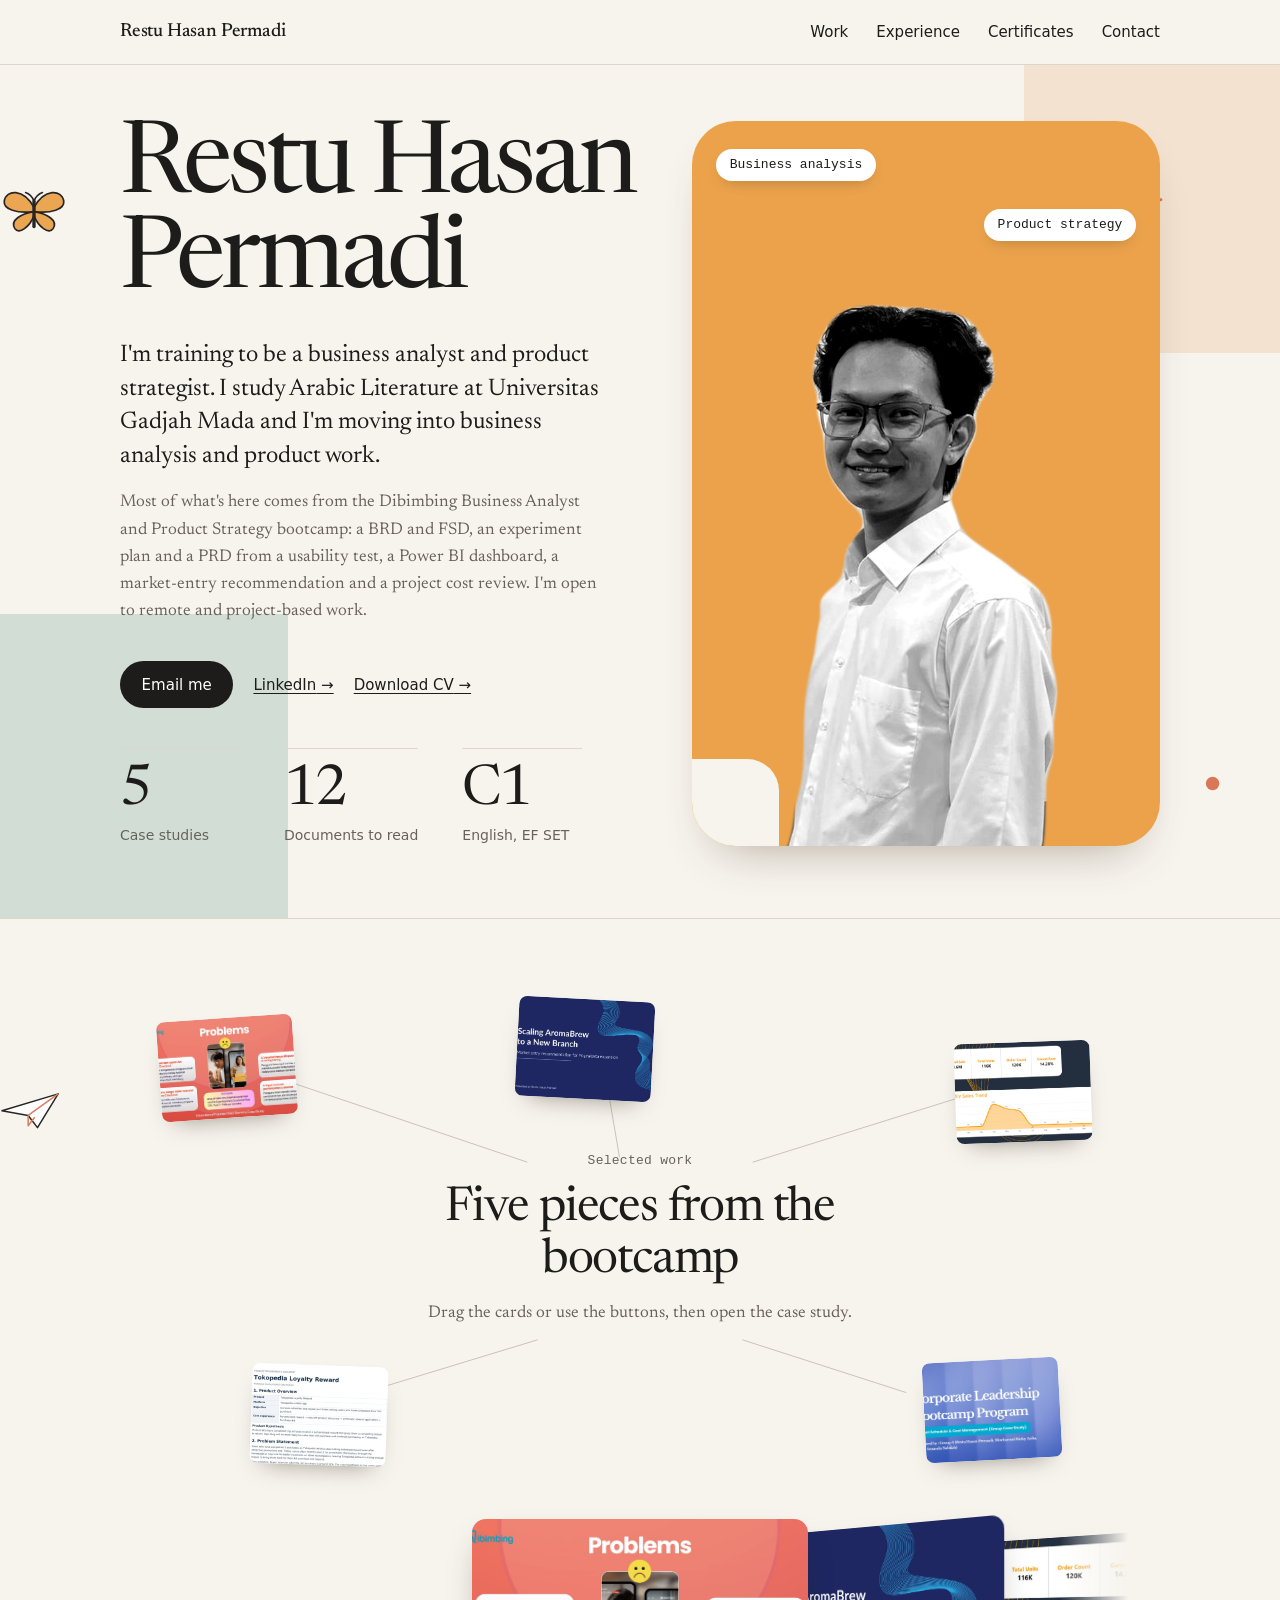
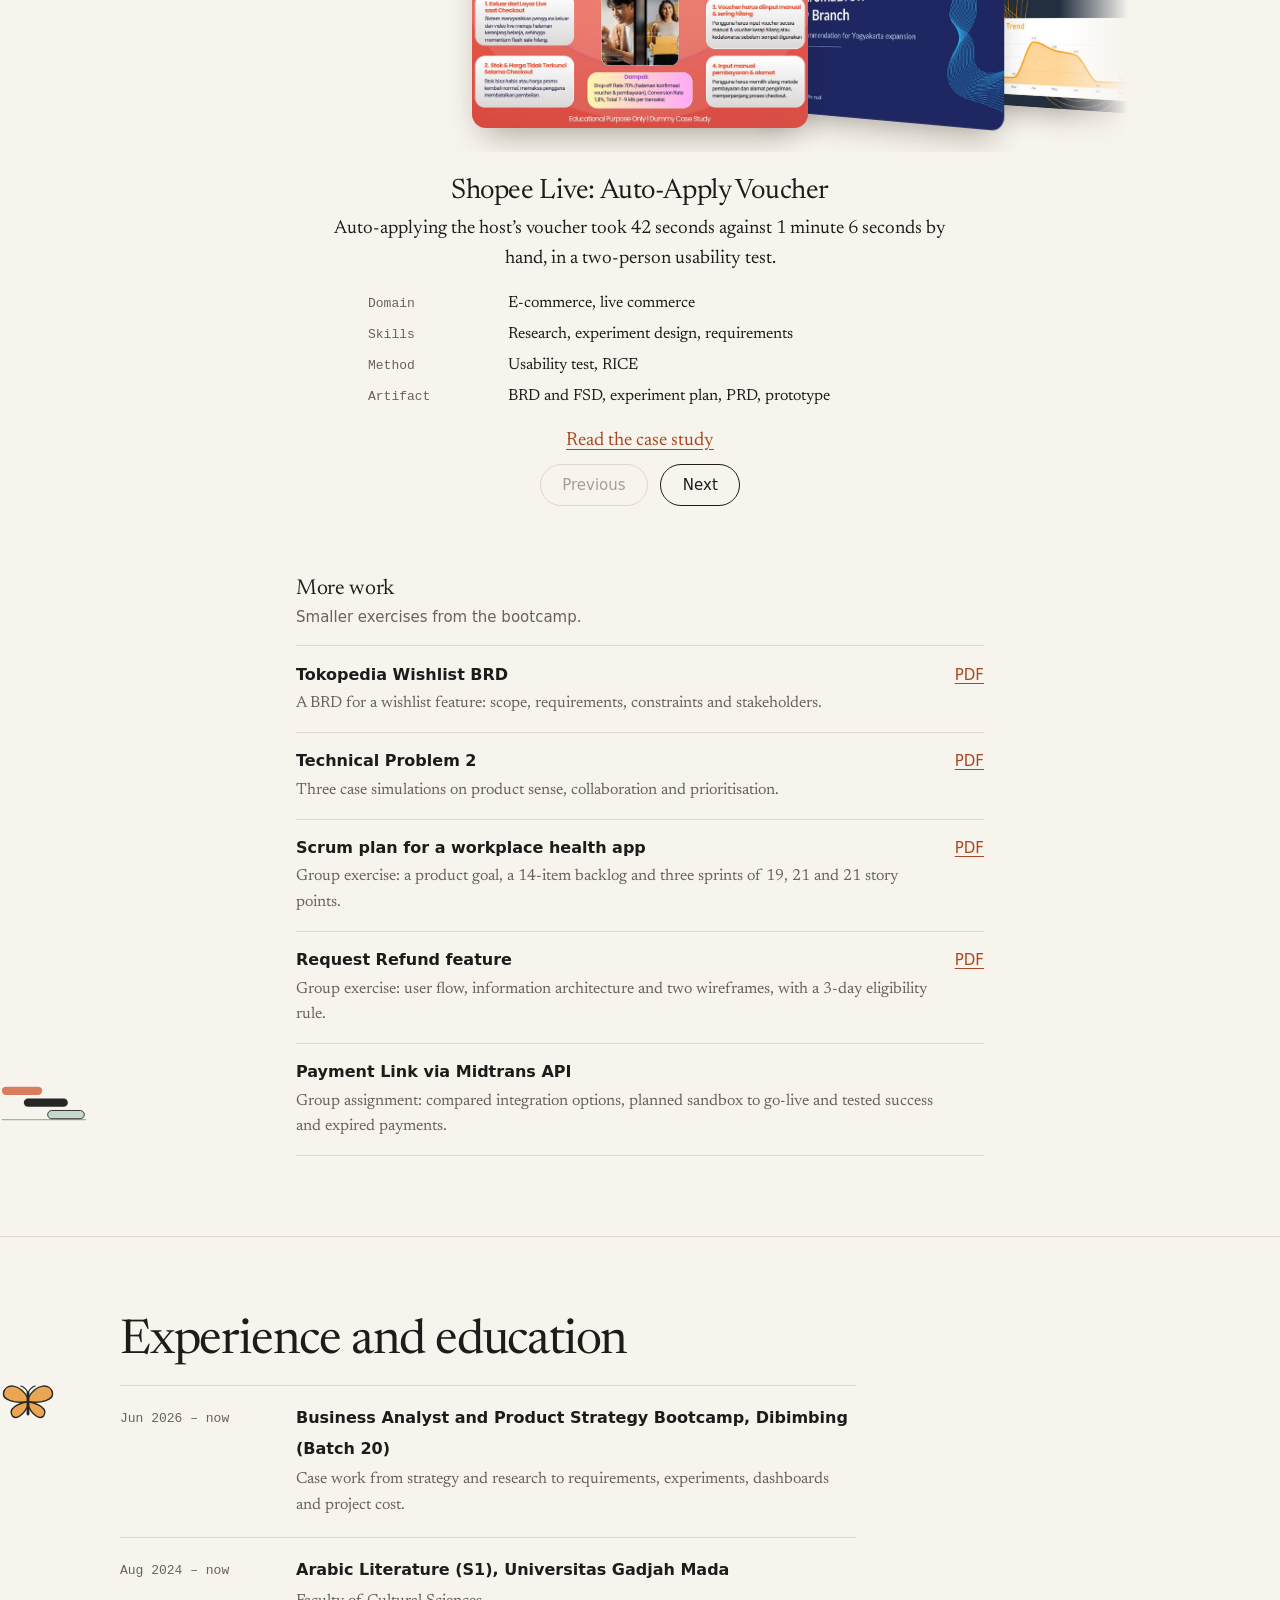
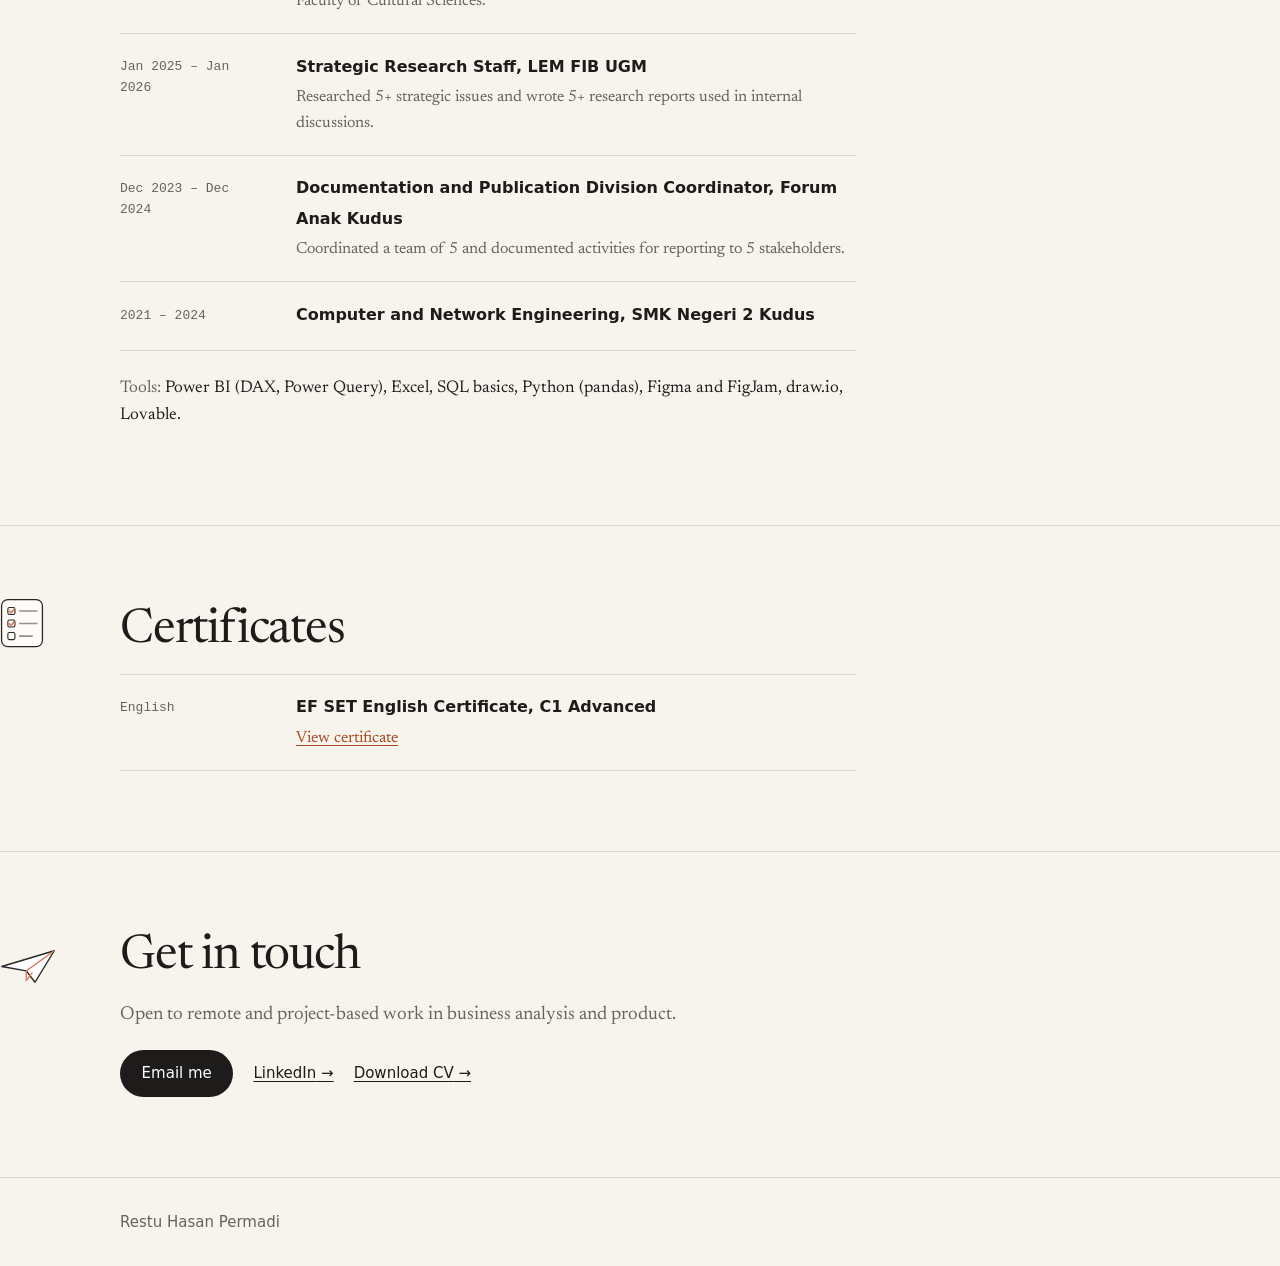
==== commit d52833e1: "Add files via upload" ====
--- a/index.html
+++ b/index.html
@@ -38,6 +38,7 @@
         <circle class="dot" cx="1110" cy="640" r="6"/>
       </svg>
     </div>
+    <div class="fly bf" style="--y:14%;--s:4.25rem;--t:34s;--d:-6s" aria-hidden="true"><svg viewBox="0 0 64 48" aria-hidden="true"><g class="wings"><g fill="#eba24b" stroke="#1d1c1a" stroke-width="1.6" stroke-linejoin="round"><path d="M32 22C22 4 6 5 4 16c-1 8 12 12 28 10z"/><path d="M32 26C20 28 9 34 14 42c4 6 14-2 18-12z"/><g transform="translate(64 0) scale(-1 1)"><path d="M32 22C22 4 6 5 4 16c-1 8 12 12 28 10z"/><path d="M32 26C20 28 9 34 14 42c4 6 14-2 18-12z"/></g></g></g><path d="M32 16v24" stroke="#1d1c1a" stroke-width="3.2" stroke-linecap="round"/><path d="M32 16c-2-5-5-7-8-8M32 16c2-5 5-7 8-8" fill="none" stroke="#1d1c1a" stroke-width="1.4" stroke-linecap="round"/></svg></div>
     <div class="wrap hero">
       <div class="hero-text">
         <h1>Restu Hasan<br>Permadi</h1>
@@ -61,7 +62,9 @@
     </div>
   </section>
 
-  <section id="work">
+  <section id="work" class="fx">
+    <div class="fly pl rtl" style="--y:9%;--s:3.75rem;--t:40s;--d:-12s" aria-hidden="true"><svg viewBox="0 0 64 40" aria-hidden="true"><path d="M2 20 62 2 40 38 30 25z" fill="#fff" stroke="#1d1c1a" stroke-width="1.6" stroke-linejoin="round"/><path d="M30 25 62 2M30 25v11l7-9" fill="none" stroke="#d97757" stroke-width="1.6" stroke-linejoin="round"/></svg></div>
+    <div class="fly ga" style="--y:92%;--s:5.5rem;--t:46s;--d:-30s" aria-hidden="true"><svg viewBox="0 0 96 44" aria-hidden="true"><path d="M2 40h92" stroke="#1d1c1a" stroke-opacity=".35" stroke-width="1.2"/><rect x="2" y="4" width="44" height="9" rx="4.5" fill="#d97757"/><rect x="26" y="17" width="48" height="9" rx="4.5" fill="#1d1c1a"/><rect x="52" y="30" width="40" height="9" rx="4.5" fill="#c3d6cb" stroke="#1d1c1a" stroke-width="1"/></svg></div>
     <div class="wrap constellation">
       <svg class="lines" viewBox="0 0 100 100" preserveAspectRatio="none" aria-hidden="true">
         <line x1="14" y1="16" x2="39" y2="34"/><line x1="46" y1="8" x2="48" y2="33"/><line x1="82" y1="20" x2="61" y2="34"/>
@@ -113,7 +116,9 @@
     </div>
   </section>
 
-  <section id="experience">
+  <section id="experience" class="fx">
+    <div class="fly bf rtl" style="--y:16%;--s:3.5rem;--t:38s;--d:-20s" aria-hidden="true"><svg viewBox="0 0 64 48" aria-hidden="true"><g class="wings"><g fill="#eba24b" stroke="#1d1c1a" stroke-width="1.6" stroke-linejoin="round"><path d="M32 22C22 4 6 5 4 16c-1 8 12 12 28 10z"/><path d="M32 26C20 28 9 34 14 42c4 6 14-2 18-12z"/><g transform="translate(64 0) scale(-1 1)"><path d="M32 22C22 4 6 5 4 16c-1 8 12 12 28 10z"/><path d="M32 26C20 28 9 34 14 42c4 6 14-2 18-12z"/></g></g></g><path d="M32 16v24" stroke="#1d1c1a" stroke-width="3.2" stroke-linecap="round"/><path d="M32 16c-2-5-5-7-8-8M32 16c2-5 5-7 8-8" fill="none" stroke="#1d1c1a" stroke-width="1.4" stroke-linecap="round"/></svg></div>
+
     <div class="wrap">
       <h2>Experience and education</h2>
       <ul class="tl">
@@ -127,7 +132,9 @@
     </div>
   </section>
 
-  <section id="certificates">
+  <section id="certificates" class="fx">
+    <div class="fly cl" style="--y:22%;--s:2.75rem;--t:42s;--d:-8s" aria-hidden="true"><svg viewBox="0 0 56 64" aria-hidden="true"><rect x="2" y="2" width="52" height="60" rx="8" fill="#fffdf9" stroke="#1d1c1a" stroke-width="1.6"/><g fill="none" stroke="#1d1c1a" stroke-width="1.4"><rect x="10" y="12" width="9" height="9" rx="2"/><rect x="10" y="28" width="9" height="9" rx="2"/><rect x="10" y="44" width="9" height="9" rx="2"/></g><g fill="none" stroke="#d97757" stroke-width="2.2" stroke-linecap="round" stroke-linejoin="round"><path d="m11.5 16.5 2.5 2.5 4-5"/><path d="m11.5 32.5 2.5 2.5 4-5"/></g><g stroke="#1d1c1a" stroke-opacity=".5" stroke-width="2" stroke-linecap="round"><path d="M25 16.5h22M25 32.5h22M25 48.5h16"/></g></svg></div>
+
     <div class="wrap">
       <h2>Certificates</h2>
       <ul class="tl">
@@ -136,7 +143,9 @@
     </div>
   </section>
 
-  <section id="contact" hidden>
+  <section id="contact" class="fx" hidden>
+    <div class="fly pl rtl" style="--y:30%;--s:3.5rem;--t:36s;--d:-14s" aria-hidden="true"><svg viewBox="0 0 64 40" aria-hidden="true"><path d="M2 20 62 2 40 38 30 25z" fill="#fff" stroke="#1d1c1a" stroke-width="1.6" stroke-linejoin="round"/><path d="M30 25 62 2M30 25v11l7-9" fill="none" stroke="#d97757" stroke-width="1.6" stroke-linejoin="round"/></svg></div>
+
     <div class="wrap">
       <h2>Get in touch</h2>
       <p class="mut">Open to remote and project-based work in business analysis and product.</p>
@@ -233,7 +242,7 @@
     b.innerHTML = '<span></span>';
     b.firstChild.textContent = s.title;
     b.setAttribute('aria-label', s.title);
-    b.addEventListener('click', () => { if (!moved) go(i); });
+    b.addEventListener('click', () => { if (moved) return; if (i === active) { window.location.href = s.href; } else { go(i); } });
     stage.appendChild(b);
     return b;
   });
@@ -251,6 +260,8 @@
       c.style.opacity = a > 3 ? 0 : 1;
       c.style.pointerEvents = a > 3 ? 'none' : 'auto';
       c.tabIndex = i === active ? 0 : -1;
+      c.classList.toggle('is-active', i === active);
+      c.setAttribute('aria-label', slides[i].title + (i === active ? ' (open case study)' : ''));
     });
   }
 
--- a/style.css
+++ b/style.css
@@ -147,6 +147,23 @@
 ol,ul{padding-left:1.2rem}
 li{margin-bottom:.4rem}
 
+/* Travelling objects: a butterfly, a paper plane, a mini Gantt bar and a checklist cross each section */
+.fx{position:relative;overflow:hidden;isolation:isolate}
+.fly{position:absolute;left:0;top:var(--y,10%);width:var(--s,4rem);z-index:-1;pointer-events:none;opacity:.95;animation:ltr var(--t,36s) linear var(--d,0s) infinite;will-change:transform}
+.fly.rtl{animation-name:rtl}
+.fly svg{display:block;width:100%;height:auto;animation:bob 6s ease-in-out infinite}
+.fly.bf svg{animation:flutter 3.6s ease-in-out infinite}
+.wings{transform-box:fill-box;transform-origin:center;animation:flap .45s ease-in-out infinite alternate}
+@keyframes flap{to{transform:scaleX(.4)}}
+@keyframes flutter{0%,100%{transform:translateY(0) rotate(-4deg)}25%{transform:translateY(-16px) rotate(5deg)}50%{transform:translateY(4px) rotate(-2deg)}75%{transform:translateY(-12px) rotate(4deg)}}
+@keyframes ltr{0%{transform:translateX(-14vw) scaleX(1)}49.9%{transform:translateX(112vw) scaleX(1)}50%{transform:translateX(112vw) scaleX(-1)}100%{transform:translateX(-14vw) scaleX(-1)}}
+@keyframes rtl{0%{transform:translateX(112vw) scaleX(-1)}49.9%{transform:translateX(-14vw) scaleX(-1)}50%{transform:translateX(-14vw) scaleX(1)}100%{transform:translateX(112vw) scaleX(1)}}
+/* the card in front is a link */
+.cf-card.is-active{cursor:pointer}
+.cf-card.is-active::after{content:"Open case study \2192";position:absolute;left:50%;bottom:.75rem;transform:translateX(-50%);font:500 .8125rem var(--sans);background:#fff;color:var(--ink);padding:.35rem .9rem;border-radius:999px;box-shadow:0 6px 16px -8px rgba(0,0,0,.35);opacity:0;transition:opacity .2s;white-space:nowrap}
+.cf-card.is-active:hover::after,.cf-card.is-active:focus-visible::after{opacity:1}
+@media (hover:none){.cf-card.is-active::after{opacity:1}}
+
 @media (max-width:56rem){
   .hero{grid-template-columns:1fr;gap:2.5rem}
   .hero-photo{order:-1}
@@ -166,18 +183,19 @@
   .list li{grid-template-columns:1fr}.list .l{grid-row:auto;grid-column:1}
   .constellation{height:30rem}
   .ct{width:5.75rem;height:4.25rem}
+  .fly{width:calc(var(--s) * .75)}
   .c2{left:34%}.c3{right:3%}.c4{left:4%}.c5{right:4%}
   .con-text{width:92%}
 }
 @media (prefers-reduced-motion:reduce){
   html{scroll-behavior:auto}.cf-card{transition:none}
-  .blob,.draw,.spark,.dot,.pill,.ct,.hero-text,.hero-photo{animation:none!important}.draw{stroke-dashoffset:0}
+  .fly{display:none}.blob,.draw,.spark,.dot,.pill,.ct,.hero-text,.hero-photo{animation:none!important}.draw{stroke-dashoffset:0}
 }
 
 @media print{
   @page{size:A4;margin:14mm}
   body{font-size:10.5pt;line-height:1.45;background:#fff;-webkit-print-color-adjust:exact;print-color-adjust:exact}
-  .site,.cf,.btn,noscript,.no-print,.cf-ctl,.foot,.hero-bg,.lines,.ct,.pill{display:none!important}
+  .site,.cf,.btn,noscript,.no-print,.cf-ctl,.foot,.hero-bg,.lines,.ct,.pill,.fly{display:none!important}
   .print-only{display:block}
   section{padding:1rem 0;border-top:1px solid var(--rule)}
   .intro{padding-top:0;overflow:visible}
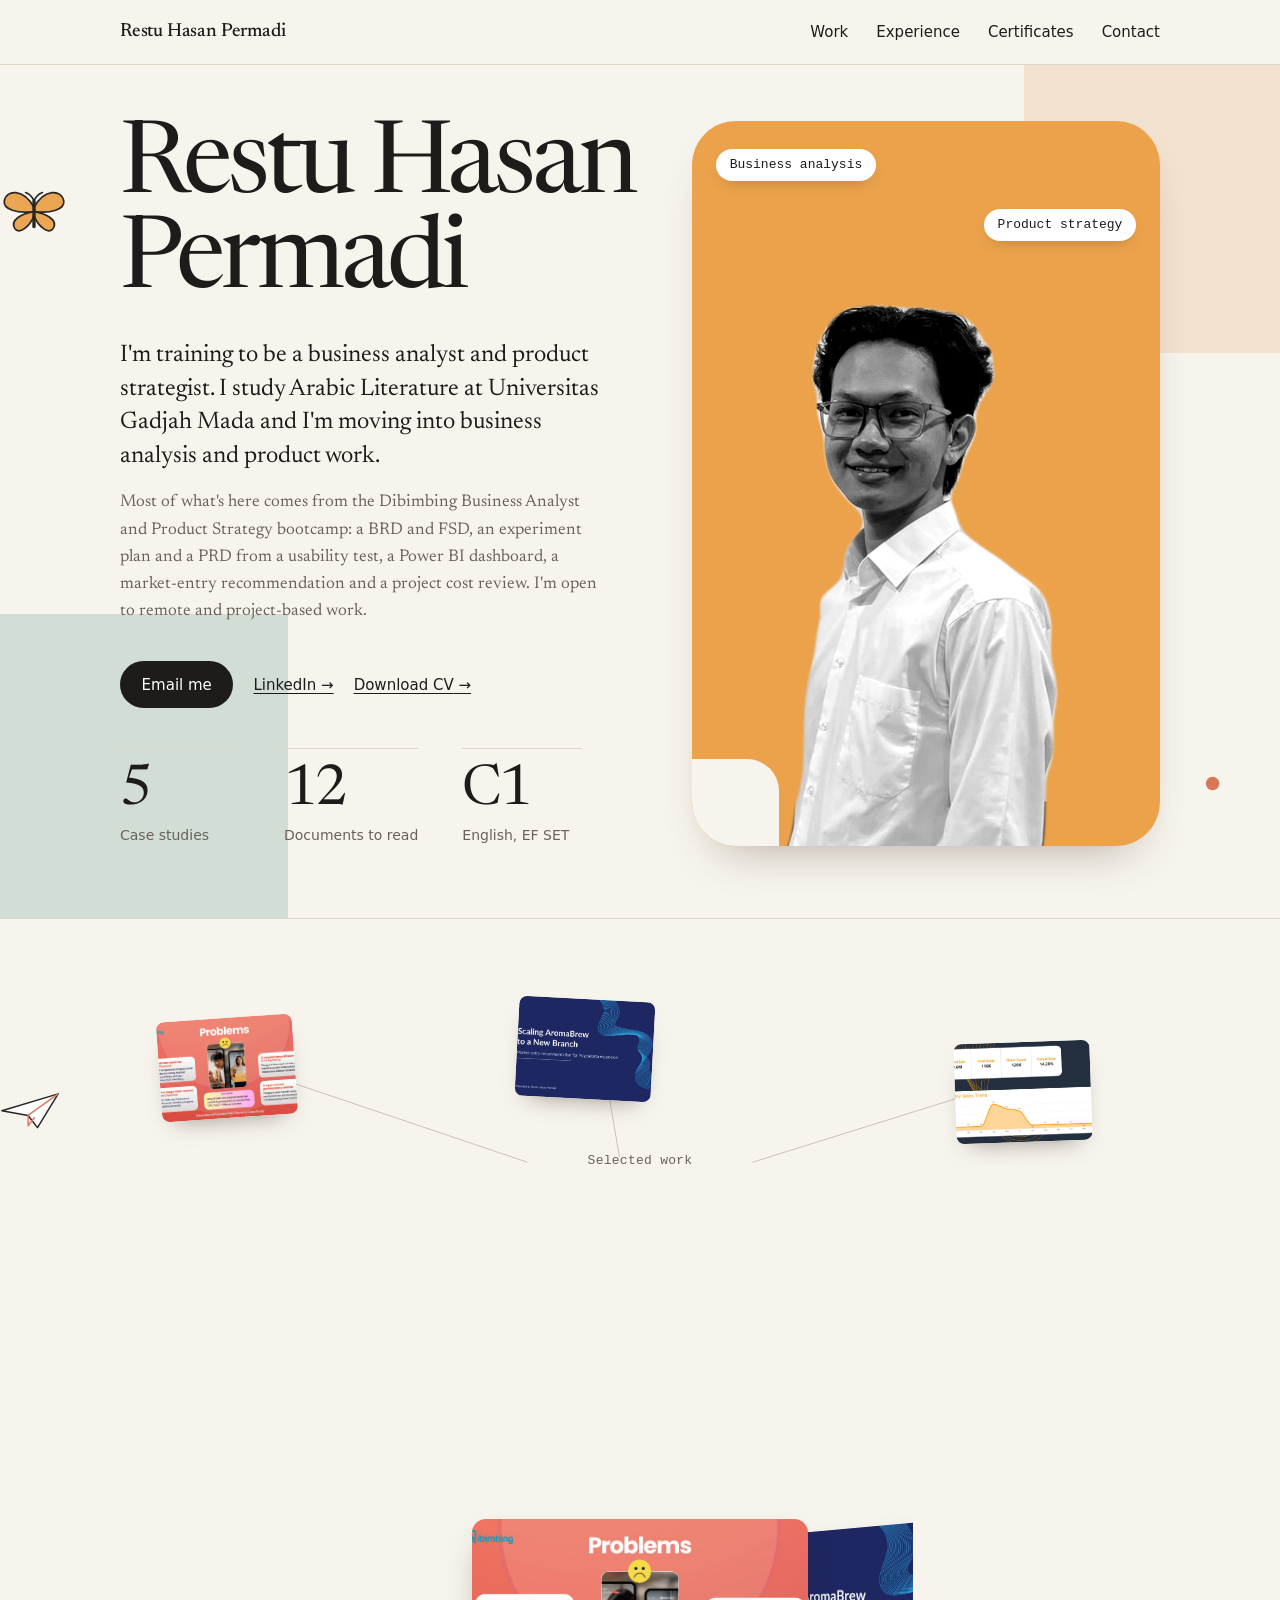
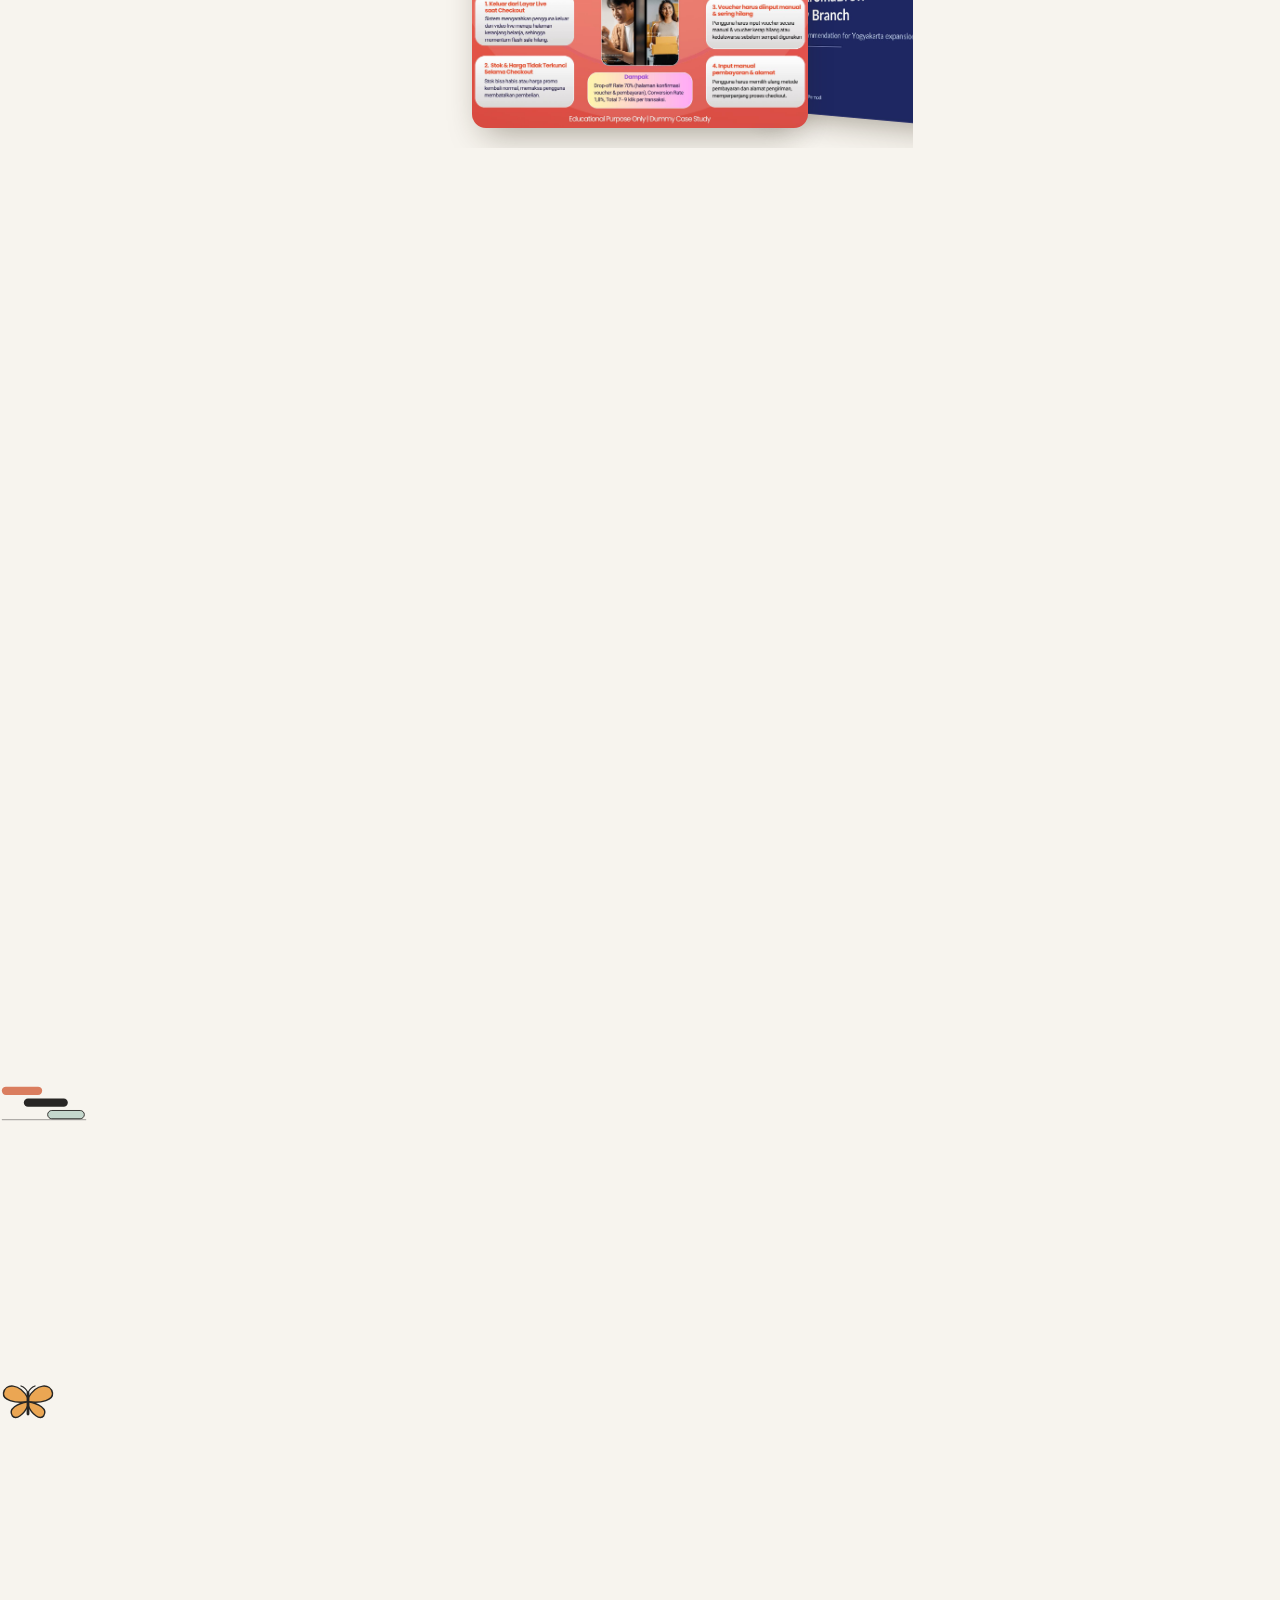
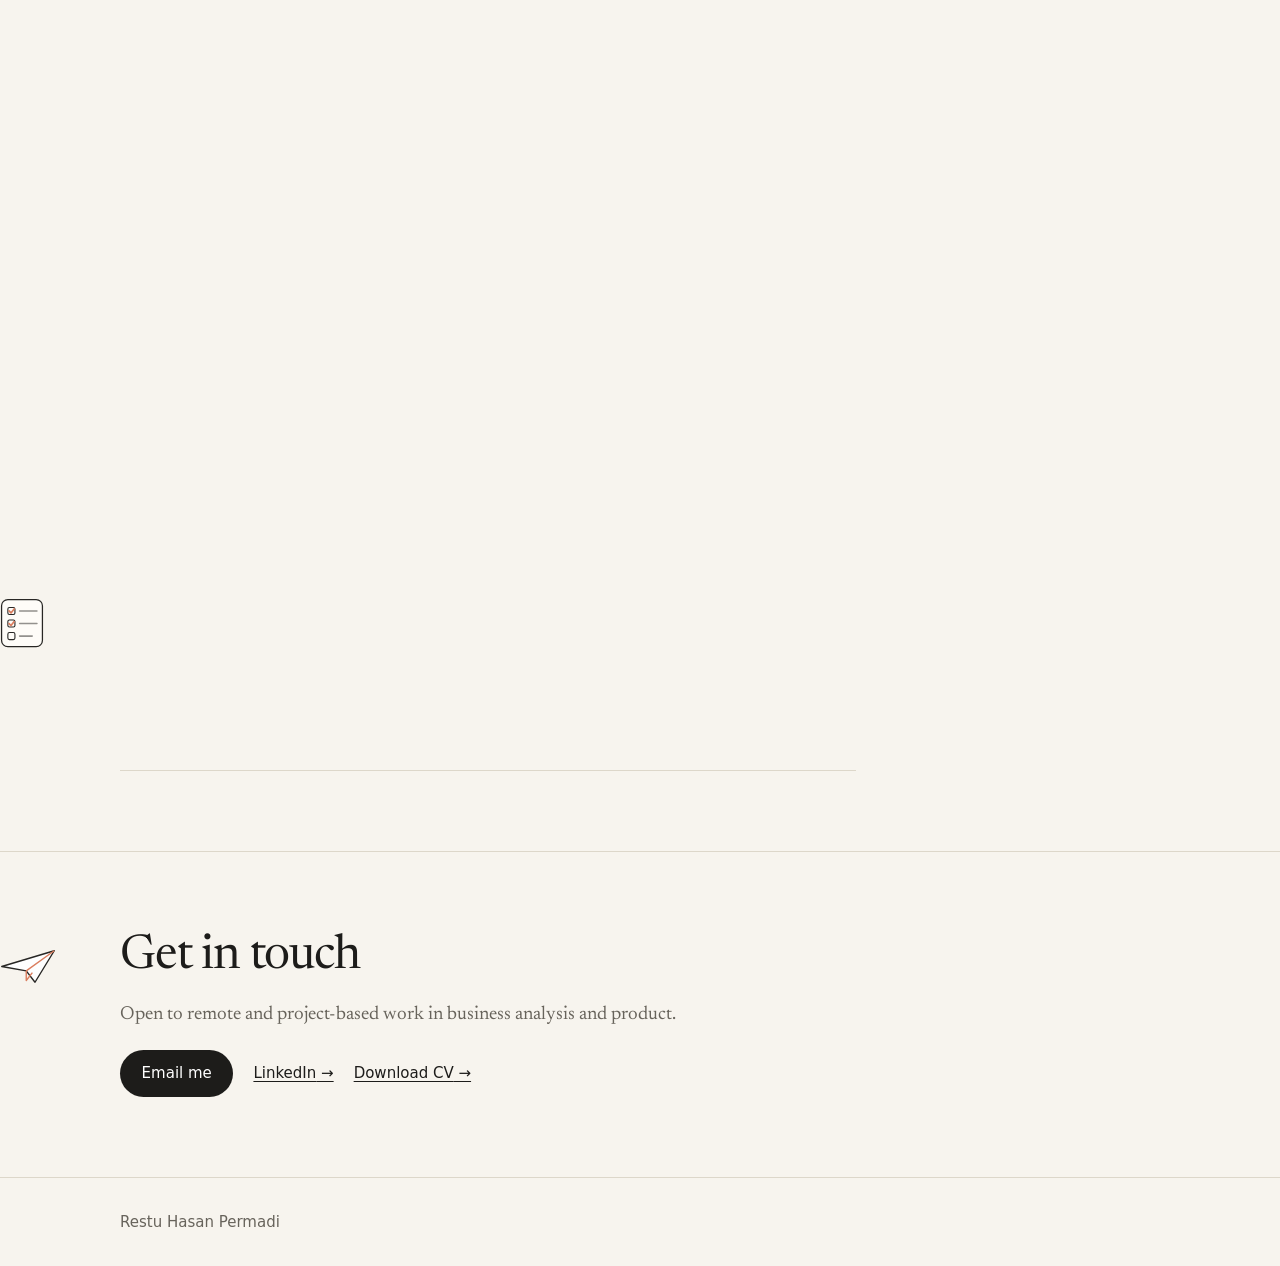
==== commit 33529522: "Update index.html" ====
--- a/index.html
+++ b/index.html
@@ -34,7 +34,7 @@
       <svg class="doodle" viewBox="0 0 1200 760" preserveAspectRatio="xMidYMid slice" fill="none" stroke-linecap="round" stroke-linejoin="round">
         <path class="draw d1" pathLength="1" d="M-20 735 C 220 690, 340 760, 560 720 S 860 670, 1020 715 S 1180 750, 1240 710"/>
         <path class="draw d2" pathLength="1" d="M-20 46 C 150 12, 280 70, 440 40 S 680 10, 820 36"/>
-        <g class="spark s1"><path d="M0 -24 V24 M-24 0 H24 M-17 -17 L17 17 M17 -17 L-17 17"/></g>
+        
         <circle class="dot" cx="1110" cy="640" r="6"/>
       </svg>
     </div>
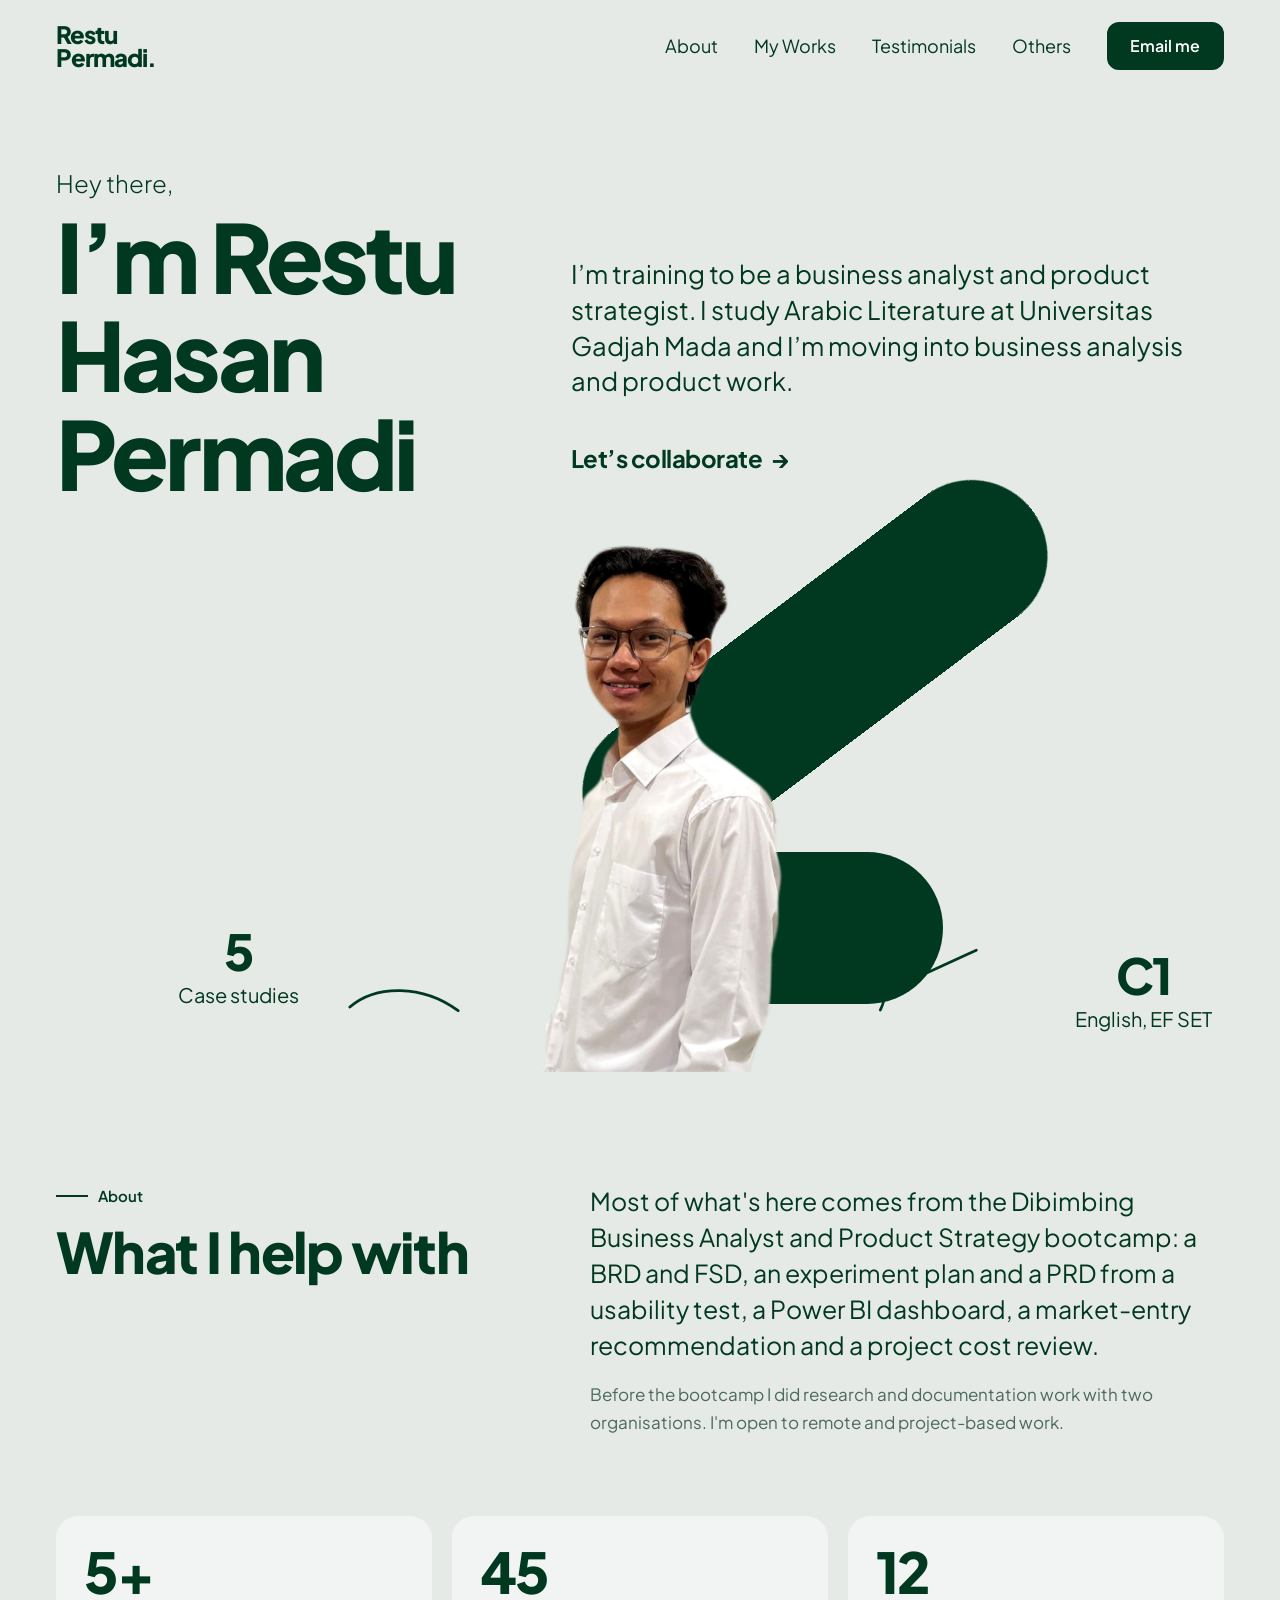
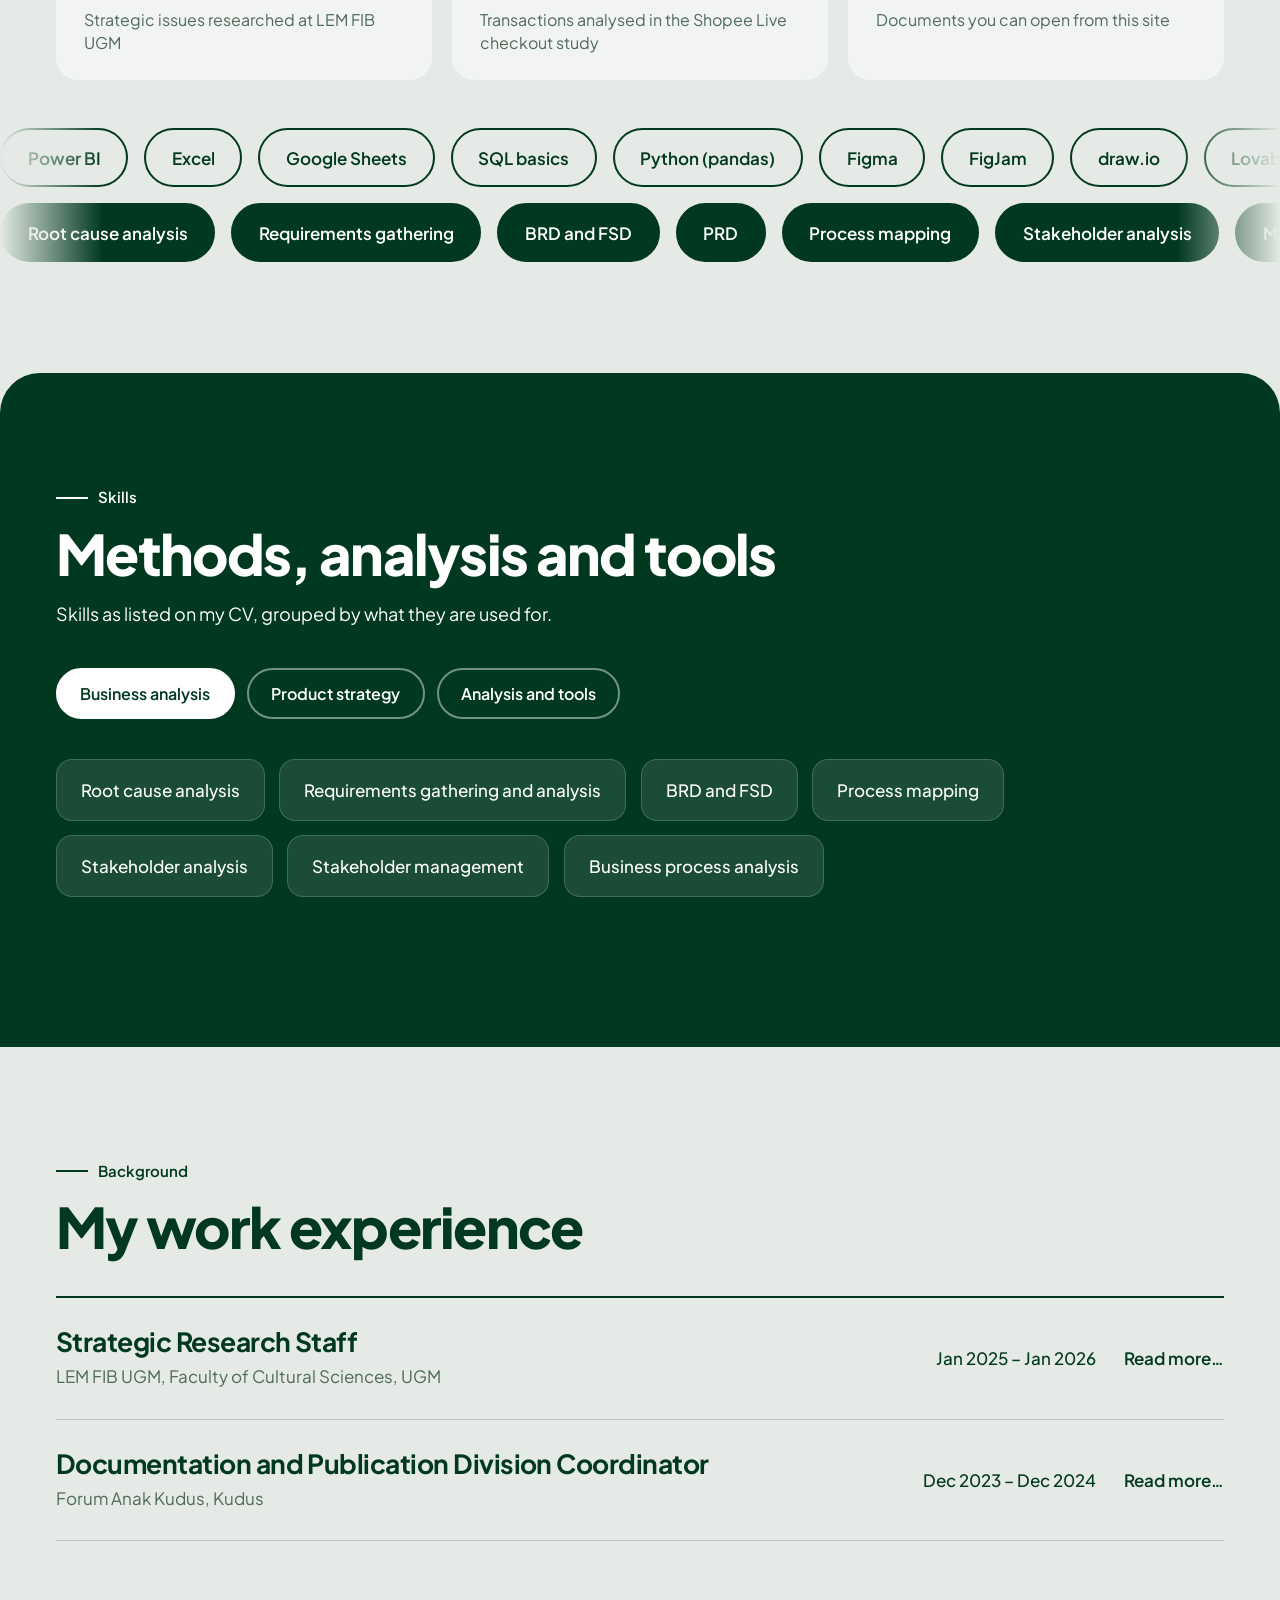
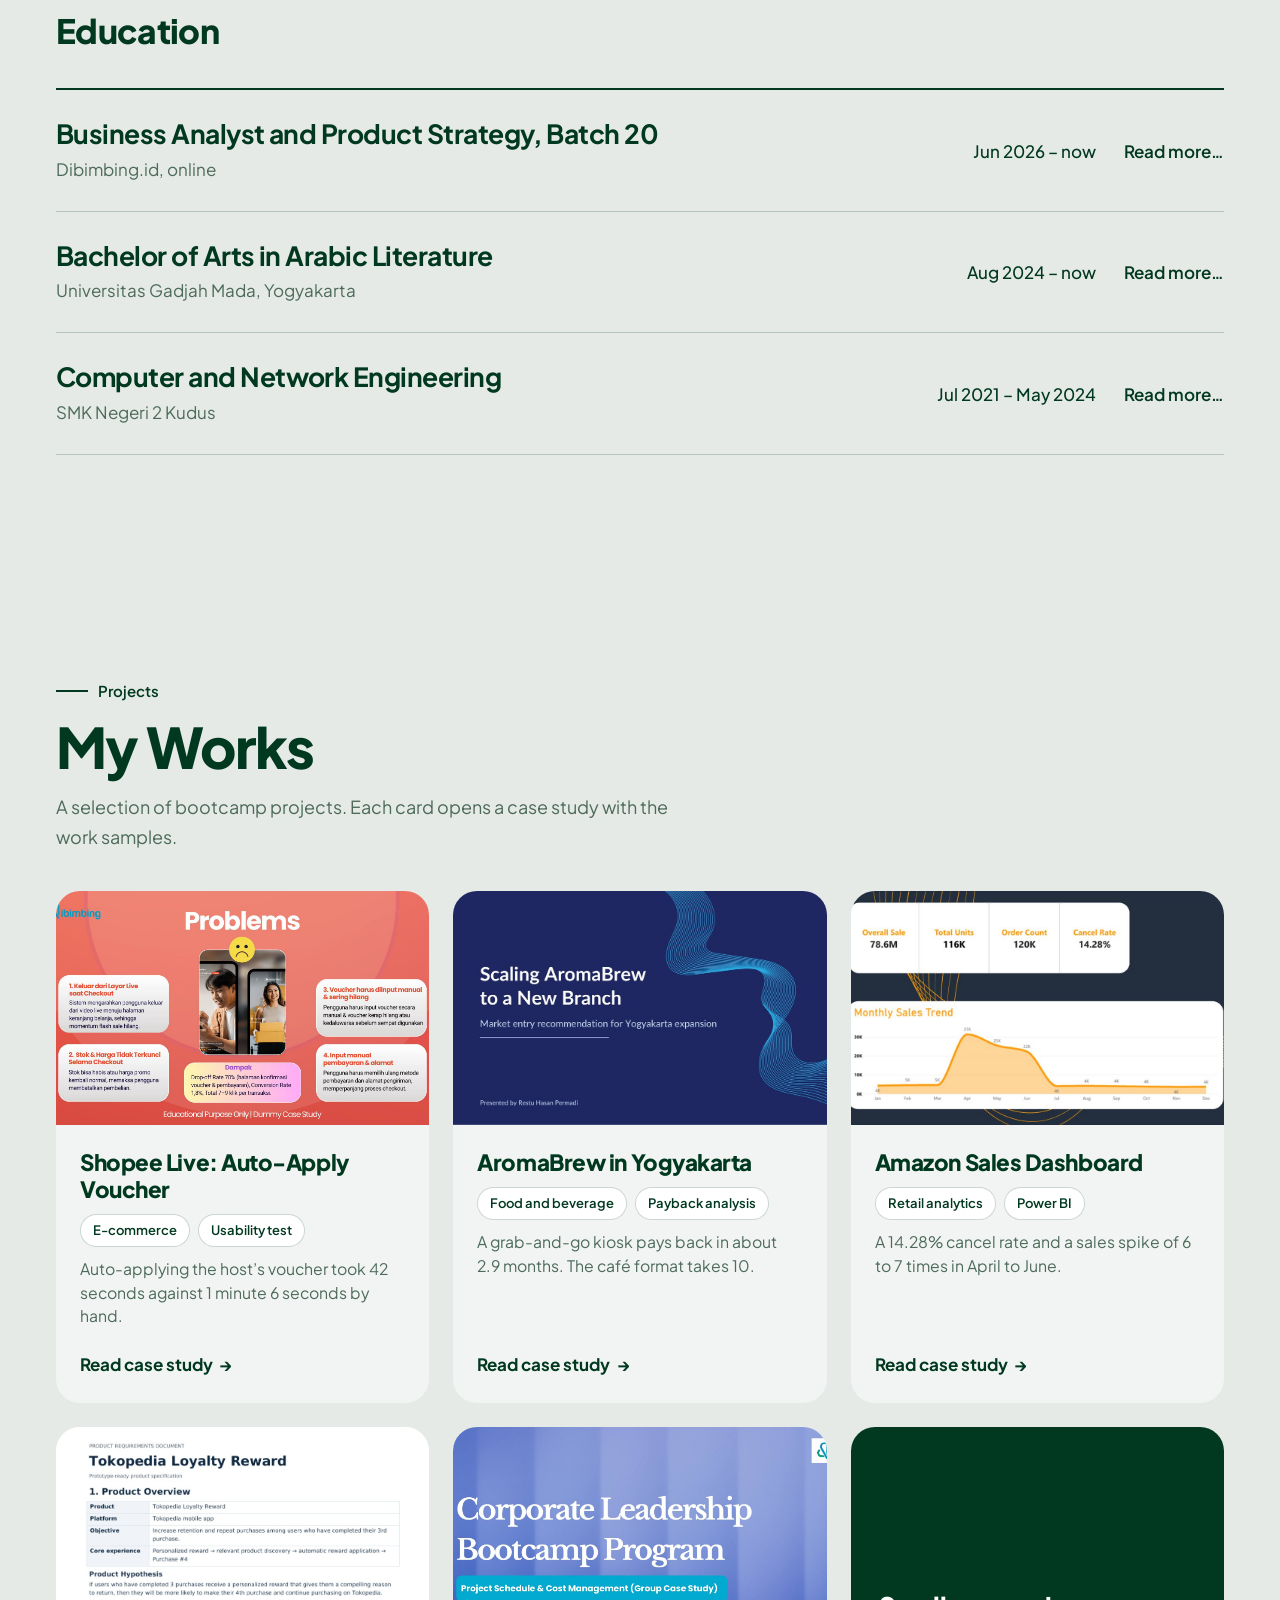
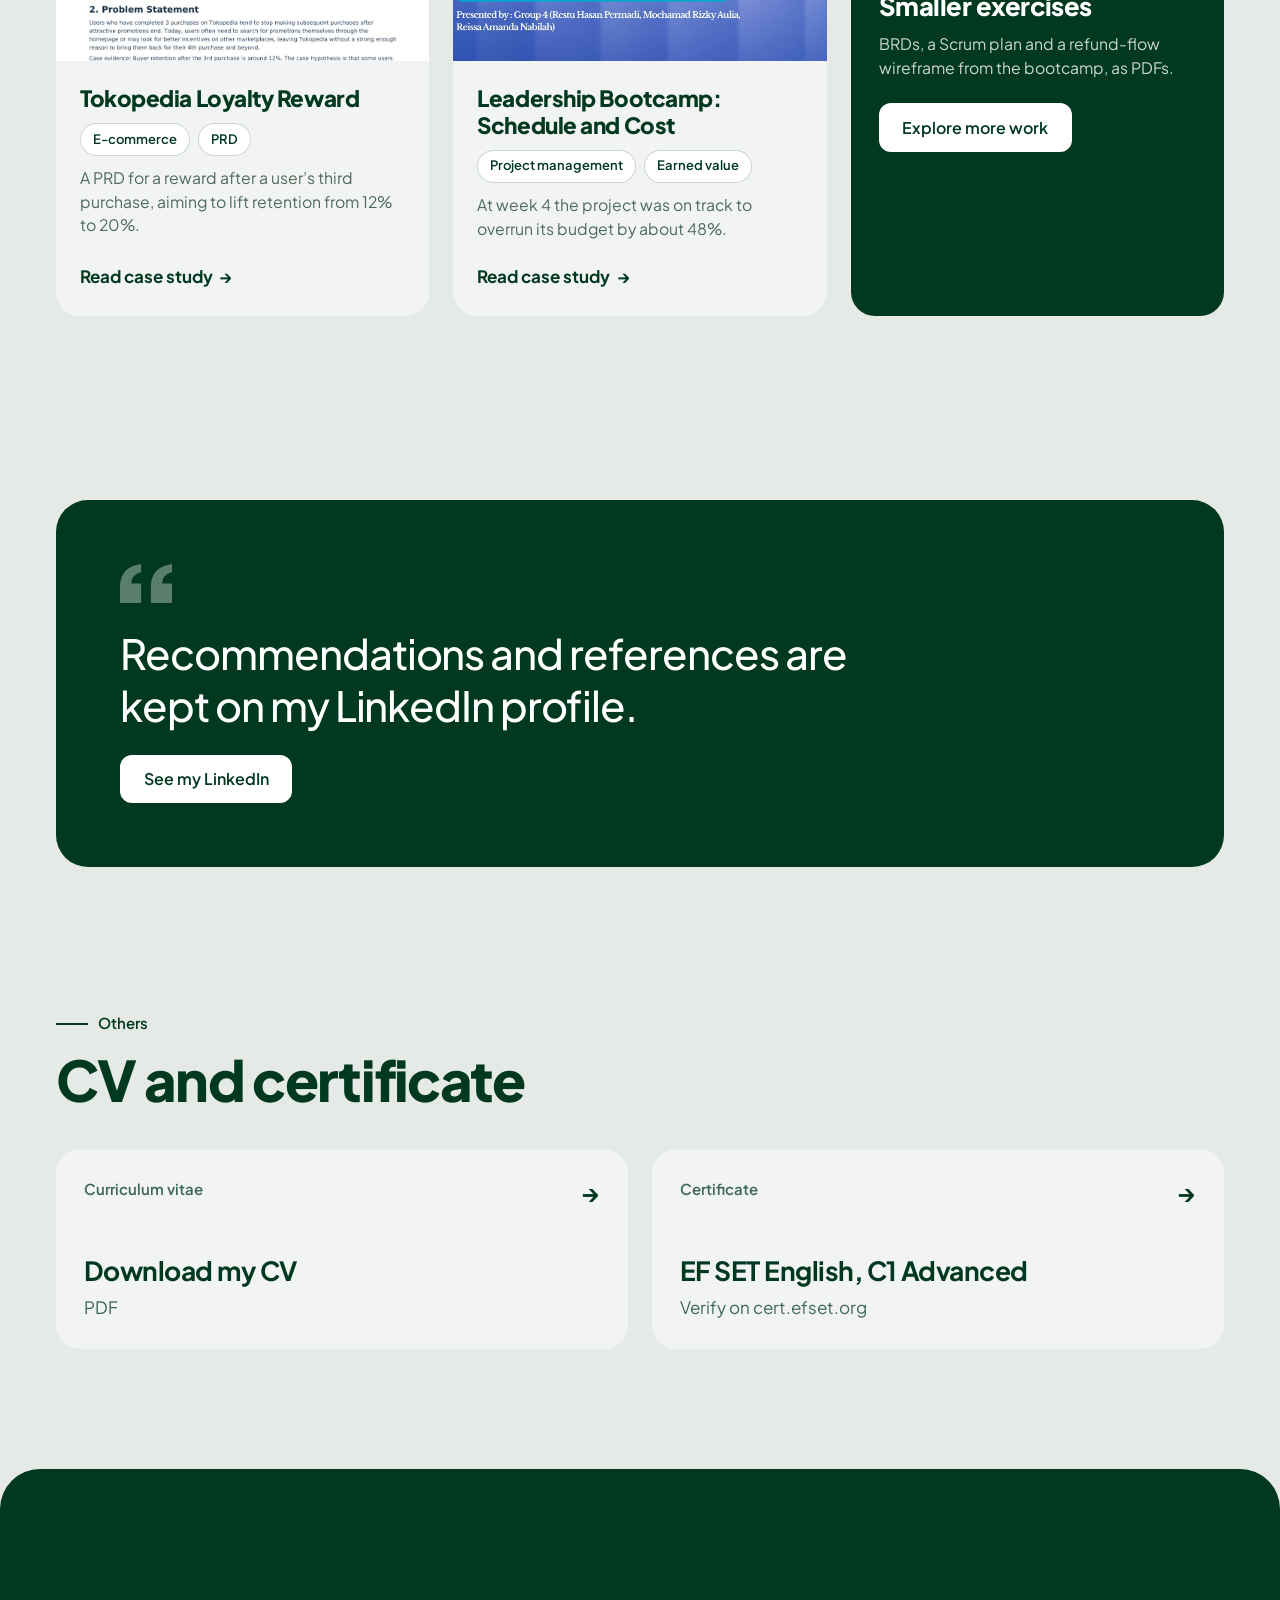
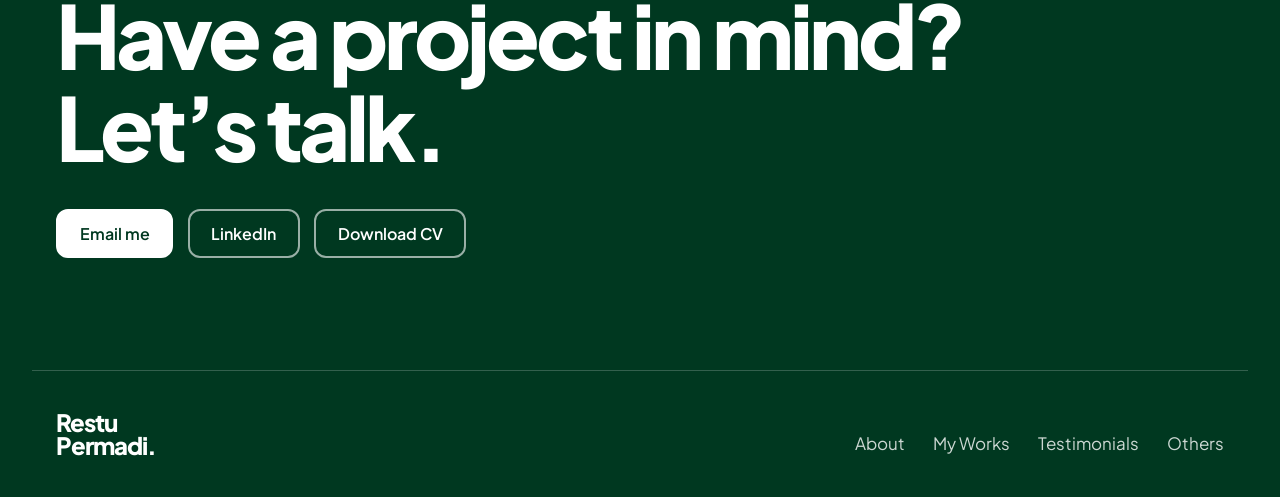
==== commit e57da452: "Add files via upload" ====
--- a/index.html
+++ b/index.html
@@ -5,333 +5,395 @@
   <meta name="viewport" content="width=device-width, initial-scale=1">
   <title>Restu Hasan Permadi | Business Analysis and Product Strategy</title>
   <meta name="description" content="Portfolio of Restu Hasan Permadi: BRDs, PRDs, a usability test, a Power BI dashboard and a market-entry recommendation.">
+  <meta name="theme-color" content="#e5eae6">
   <meta property="og:type" content="website">
   <meta property="og:title" content="Restu Hasan Permadi | Business Analysis and Product Strategy">
   <meta property="og:description" content="BRDs, PRDs, a usability test, a Power BI dashboard and a market-entry recommendation from the Dibimbing BA and Product Strategy bootcamp.">
   <!-- After you deploy, add this line with your real address so LinkedIn shows a preview picture:
-  <meta property="og:image" content="https://YOUR-SITE.vercel.app/img/restu.jpg"> -->
+  <meta property="og:image" content="https://YOUR-SITE.vercel.app/img/restu-color.png"> -->
   <link rel="preconnect" href="https://fonts.googleapis.com"><link rel="preconnect" href="https://fonts.gstatic.com" crossorigin>
-  <link rel="stylesheet" href="https://fonts.googleapis.com/css2?family=Newsreader:ital,opsz,wght@0,6..72,300..600;1,6..72,300..600&display=swap">
+  <link rel="stylesheet" href="https://fonts.googleapis.com/css2?family=Plus+Jakarta+Sans:wght@300;400;500;600;700;800&display=swap">
+  <script>document.documentElement.classList.add('js')</script>
   <link rel="stylesheet" href="style.css">
 </head>
 <body>
 
-<header class="site">
+<header class="site" id="siteBar">
   <nav class="wrap" aria-label="Sections">
-    <a class="name" href="#top">Restu Hasan Permadi</a>
-    <a href="#work">Work</a>
-    <a href="#experience">Experience</a>
-    <a href="#certificates">Certificates</a>
-    <a href="#contact" id="navContact" hidden>Contact</a>
+    <a class="logo" href="#top" aria-label="Restu Hasan Permadi, home">Restu<br>Permadi.</a>
+    <div class="nav-links">
+      <a href="#about">About</a>
+      <a href="#works">My Works</a>
+      <a href="#testimonials">Testimonials</a>
+      <a href="#others">Others</a>
+      <a class="btn" id="navMail" href="#contact" hidden>Email me</a>
+    </div>
   </nav>
 </header>
 
-<main id="top">
-
-  <section class="intro">
-    <div class="hero-bg" aria-hidden="true">
-      <i class="blob b1"></i><i class="blob b2"></i>
-      <svg class="doodle" viewBox="0 0 1200 760" preserveAspectRatio="xMidYMid slice" fill="none" stroke-linecap="round" stroke-linejoin="round">
-        <path class="draw d1" pathLength="1" d="M-20 735 C 220 690, 340 760, 560 720 S 860 670, 1020 715 S 1180 750, 1240 710"/>
-        <path class="draw d2" pathLength="1" d="M-20 46 C 150 12, 280 70, 440 40 S 680 10, 820 36"/>
-        
-        <circle class="dot" cx="1110" cy="640" r="6"/>
-      </svg>
-    </div>
-    <div class="fly bf" style="--y:14%;--s:4.25rem;--t:34s;--d:-6s" aria-hidden="true"><svg viewBox="0 0 64 48" aria-hidden="true"><g class="wings"><g fill="#eba24b" stroke="#1d1c1a" stroke-width="1.6" stroke-linejoin="round"><path d="M32 22C22 4 6 5 4 16c-1 8 12 12 28 10z"/><path d="M32 26C20 28 9 34 14 42c4 6 14-2 18-12z"/><g transform="translate(64 0) scale(-1 1)"><path d="M32 22C22 4 6 5 4 16c-1 8 12 12 28 10z"/><path d="M32 26C20 28 9 34 14 42c4 6 14-2 18-12z"/></g></g></g><path d="M32 16v24" stroke="#1d1c1a" stroke-width="3.2" stroke-linecap="round"/><path d="M32 16c-2-5-5-7-8-8M32 16c2-5 5-7 8-8" fill="none" stroke="#1d1c1a" stroke-width="1.4" stroke-linecap="round"/></svg></div>
-    <div class="wrap hero">
-      <div class="hero-text">
-        <h1>Restu Hasan<br>Permadi</h1>
-        <p class="lead">I'm training to be a business analyst and product strategist. I study Arabic Literature at Universitas Gadjah Mada and I'm moving into business analysis and product work.</p>
-        <p class="more-bio">Most of what's here comes from the Dibimbing Business Analyst and Product Strategy bootcamp: a BRD and FSD, an experiment plan and a PRD from a usability test, a Power BI dashboard, a market-entry recommendation and a project cost review. I'm open to remote and project-based work.</p>
-        <div class="links" id="heroLinks"></div>
-        <p class="print-only note" id="printContact"></p>
-        <dl class="stats">
-          <div><dt>Case studies</dt><dd data-to="5">5</dd></div>
-          <div><dt>Documents to read</dt><dd data-to="12">12</dd></div>
-          <div><dt>English, EF SET</dt><dd>C1</dd></div>
-        </dl>
-      </div>
-      <figure class="hero-photo">
-        <div class="panel">
-          <span class="pill p1">Business analysis</span>
-          <span class="pill p2">Product strategy</span>
-          <img src="img/restu-cutout.png" width="620" height="830" alt="Portrait of Restu Hasan Permadi">
+<main>
+
+  <!-- Hero -->
+  <section class="hero" id="top">
+    <div class="wrap hero-top">
+      <div class="hello">
+        <p class="hey">Hey there,</p>
+        <h1><span>I’m Restu</span><span>Hasan</span><span>Permadi</span></h1>
+      </div>
+      <div class="intro">
+        <p class="sub">I’m training to be a business analyst and product strategist. I study Arabic Literature at Universitas Gadjah Mada and I’m moving into business analysis and product work.</p>
+        <a class="cta-link" id="heroMail" href="#contact">Let’s collaborate <span aria-hidden="true">→</span></a>
+      </div>
+    </div>
+    <div class="wrap stage">
+      <i class="pill pa" aria-hidden="true"></i><i class="pill pb" aria-hidden="true"></i>
+      <img class="photo" src="img/restu-color.png" width="650" height="790" alt="Portrait of Restu Hasan Permadi">
+      <div class="stat s1"><b data-to="5">5</b><span>Case studies</span></div>
+      <div class="stat s2"><b>C1</b><span>English, EF SET</span></div>
+      <svg class="squig q1" viewBox="0 0 120 40" aria-hidden="true"><path pathLength="1" d="M2 30C30 6 80 6 118 34"/></svg>
+      <svg class="squig q2" viewBox="0 0 150 80" aria-hidden="true"><path pathLength="1" d="M146 8C110 24 70 44 38 56 12 66 2 50 18 40c14-9 36 6 22 34"/></svg>
+    </div>
+  </section>
+
+  <!-- About: professional profile -->
+  <section class="sec about" id="about">
+    <div class="wrap two">
+      <div>
+        <p class="eyebrow rv">About</p>
+        <h2 class="rv">What I help with</h2>
+      </div>
+      <div class="rv r1">
+        <p class="lead">Most of what's here comes from the Dibimbing Business Analyst and Product Strategy bootcamp: a BRD and FSD, an experiment plan and a PRD from a usability test, a Power BI dashboard, a market-entry recommendation and a project cost review.</p>
+        <p class="mut">Before the bootcamp I did research and documentation work with two organisations. I'm open to remote and project-based work.</p>
+      </div>
+    </div>
+    <div class="wrap facts3">
+      <div class="fact rv"><b data-to="5" data-suffix="+">5+</b><span>Strategic issues researched at LEM FIB UGM</span></div>
+      <div class="fact rv r1"><b data-to="45">45</b><span>Transactions analysed in the Shopee Live checkout study</span></div>
+      <div class="fact rv r2"><b data-to="12">12</b><span>Documents you can open from this site</span></div>
+    </div>
+
+    <div class="marq rv" aria-label="Tools I use">
+      <div class="marq-track" data-clone>
+        <span>Power BI</span><span>Excel</span><span>Google Sheets</span><span>SQL basics</span><span>Python (pandas)</span><span>Figma</span><span>FigJam</span><span>draw.io</span><span>Lovable</span><span>Google Workspace</span>
+      </div>
+    </div>
+    <div class="marq rev rv" aria-label="Methods I use">
+      <div class="marq-track" data-clone>
+        <span>Root cause analysis</span><span>Requirements gathering</span><span>BRD and FSD</span><span>PRD</span><span>Process mapping</span><span>Stakeholder analysis</span><span>Market sizing</span><span>OKR</span><span>Solution prioritisation</span>
+      </div>
+    </div>
+  </section>
+
+  <!-- Skills -->
+  <section class="sec dark" id="skills">
+    <div class="wrap">
+      <p class="eyebrow rv">Skills</p>
+      <h2 class="rv">Methods, analysis and tools</h2>
+      <p class="sub-p rv">Skills as listed on my CV, grouped by what they are used for.</p>
+      <div class="tabs rv" role="tablist" aria-label="Skill groups">
+        <button role="tab" aria-selected="true" data-tab="ba">Business analysis</button>
+        <button role="tab" aria-selected="false" data-tab="ps">Product strategy</button>
+        <button role="tab" aria-selected="false" data-tab="an">Analysis and tools</button>
+      </div>
+      <div class="chips" id="chips"></div>
+    </div>
+  </section>
+
+  <!-- Work experience and background -->
+  <section class="sec" id="experience">
+    <div class="wrap">
+      <p class="eyebrow rv">Background</p>
+      <h2 class="rv">My work experience</h2>
+
+      <div class="acc" id="acc">
+        <article class="acc-item rv">
+          <button class="acc-head" aria-expanded="false">
+            <span class="t"><strong>Strategic Research Staff</strong><em>LEM FIB UGM, Faculty of Cultural Sciences, UGM</em></span>
+            <span class="d">Jan 2025 – Jan 2026</span><span class="m"><span class="o">Read more…</span><span class="c">Hide</span></span>
+          </button>
+          <div class="acc-body"><ul>
+            <li>Researched and analysed 5+ strategic issues to support organisational decision making.</li>
+            <li>Wrote 5+ research reports used as primary references in internal discussions.</li>
+            <li>Summarised and reviewed 2 books for social media content.</li>
+          </ul></div>
+        </article>
+        <article class="acc-item rv">
+          <button class="acc-head" aria-expanded="false">
+            <span class="t"><strong>Documentation and Publication Division Coordinator</strong><em>Forum Anak Kudus, Kudus</em></span>
+            <span class="d">Dec 2023 – Dec 2024</span><span class="m"><span class="o">Read more…</span><span class="c">Hide</span></span>
+          </button>
+          <div class="acc-body"><ul>
+            <li>Coordinated a cross-division team of 5 members to run programmes and align needs across teams.</li>
+            <li>Documented activities in a structured way to support evaluation and reporting to 5 stakeholders.</li>
+            <li>Managed content and communication for internal and external publications across 2 main platforms.</li>
+          </ul></div>
+        </article>
+      </div>
+
+      <h3 class="rv sub-h">Education</h3>
+      <div class="acc">
+        <article class="acc-item rv">
+          <button class="acc-head" aria-expanded="false">
+            <span class="t"><strong>Business Analyst and Product Strategy, Batch 20</strong><em>Dibimbing.id, online</em></span>
+            <span class="d">Jun 2026 – now</span><span class="m"><span class="o">Read more…</span><span class="c">Hide</span></span>
+          </button>
+          <div class="acc-body"><ul>
+            <li>Business analysis fundamentals and the product lifecycle.</li>
+            <li>Product research, process mapping and requirement gathering.</li>
+          </ul></div>
+        </article>
+        <article class="acc-item rv">
+          <button class="acc-head" aria-expanded="false">
+            <span class="t"><strong>Bachelor of Arts in Arabic Literature</strong><em>Universitas Gadjah Mada, Yogyakarta</em></span>
+            <span class="d">Aug 2024 – now</span><span class="m"><span class="o">Read more…</span><span class="c">Hide</span></span>
+          </button>
+          <div class="acc-body"><ul>
+            <li>Relevant coursework: Research Methodology, Translation Studies and Sociolinguistics.</li>
+          </ul></div>
+        </article>
+        <article class="acc-item rv">
+          <button class="acc-head" aria-expanded="false">
+            <span class="t"><strong>Computer and Network Engineering</strong><em>SMK Negeri 2 Kudus</em></span>
+            <span class="d">Jul 2021 – May 2024</span><span class="m"><span class="o">Read more…</span><span class="c">Hide</span></span>
+          </button>
+          <div class="acc-body"><ul>
+            <li>Foundational knowledge in logic and basic programming (HTML and CSS).</li>
+          </ul></div>
+        </article>
+      </div>
+    </div>
+  </section>
+
+  <!-- Project summaries -->
+  <section class="sec" id="works">
+    <div class="wrap">
+      <p class="eyebrow rv">Projects</p>
+      <h2 class="rv">My Works</h2>
+      <p class="sub-p rv">A selection of bootcamp projects. Each card opens a case study with the work samples.</p>
+
+      <div class="grid">
+        <a class="card rv" href="shopee-live.html">
+          <span class="img"><img src="img/shopee.jpg" alt="" loading="lazy"></span>
+          <span class="body"><h3>Shopee Live: Auto-Apply Voucher</h3><span class="tags"><i>E-commerce</i><i>Usability test</i></span><span class="line">Auto-applying the host’s voucher took 42 seconds against 1 minute 6 seconds by hand.</span><span class="more-l">Read case study <b>→</b></span></span>
+        </a>
+        <a class="card rv r1" href="aromabrew.html">
+          <span class="img"><img src="img/aromabrew.jpg" alt="" loading="lazy"></span>
+          <span class="body"><h3>AromaBrew in Yogyakarta</h3><span class="tags"><i>Food and beverage</i><i>Payback analysis</i></span><span class="line">A grab-and-go kiosk pays back in about 2.9 months. The café format takes 10.</span><span class="more-l">Read case study <b>→</b></span></span>
+        </a>
+        <a class="card rv r2" href="amazon-dashboard.html">
+          <span class="img"><img src="img/amazon.jpg" alt="" loading="lazy"></span>
+          <span class="body"><h3>Amazon Sales Dashboard</h3><span class="tags"><i>Retail analytics</i><i>Power BI</i></span><span class="line">A 14.28% cancel rate and a sales spike of 6 to 7 times in April to June.</span><span class="more-l">Read case study <b>→</b></span></span>
+        </a>
+        <a class="card rv" href="tokopedia-loyalty.html">
+          <span class="img"><img src="img/tokopedia.jpg" alt="" loading="lazy"></span>
+          <span class="body"><h3>Tokopedia Loyalty Reward</h3><span class="tags"><i>E-commerce</i><i>PRD</i></span><span class="line">A PRD for a reward after a user’s third purchase, aiming to lift retention from 12% to 20%.</span><span class="more-l">Read case study <b>→</b></span></span>
+        </a>
+        <a class="card rv r1" href="leadership-bootcamp.html">
+          <span class="img"><img src="img/bootcamp.jpg" alt="" loading="lazy"></span>
+          <span class="body"><h3>Leadership Bootcamp: Schedule and Cost</h3><span class="tags"><i>Project management</i><i>Earned value</i></span><span class="line">At week 4 the project was on track to overrun its budget by about 48%.</span><span class="more-l">Read case study <b>→</b></span></span>
+        </a>
+        <div class="card more-card rv r2">
+          <span class="body"><h3>Smaller exercises</h3><span class="line">BRDs, a Scrum plan and a refund-flow wireframe from the bootcamp, as PDFs.</span><button class="btn ghost" id="moreBtn" aria-expanded="false" aria-controls="moreWork">Explore more work</button></span>
         </div>
-      </figure>
-    </div>
-  </section>
-
-  <section id="work" class="fx">
-    <div class="fly pl rtl" style="--y:9%;--s:3.75rem;--t:40s;--d:-12s" aria-hidden="true"><svg viewBox="0 0 64 40" aria-hidden="true"><path d="M2 20 62 2 40 38 30 25z" fill="#fff" stroke="#1d1c1a" stroke-width="1.6" stroke-linejoin="round"/><path d="M30 25 62 2M30 25v11l7-9" fill="none" stroke="#d97757" stroke-width="1.6" stroke-linejoin="round"/></svg></div>
-    <div class="fly ga" style="--y:92%;--s:5.5rem;--t:46s;--d:-30s" aria-hidden="true"><svg viewBox="0 0 96 44" aria-hidden="true"><path d="M2 40h92" stroke="#1d1c1a" stroke-opacity=".35" stroke-width="1.2"/><rect x="2" y="4" width="44" height="9" rx="4.5" fill="#d97757"/><rect x="26" y="17" width="48" height="9" rx="4.5" fill="#1d1c1a"/><rect x="52" y="30" width="40" height="9" rx="4.5" fill="#c3d6cb" stroke="#1d1c1a" stroke-width="1"/></svg></div>
-    <div class="wrap constellation">
-      <svg class="lines" viewBox="0 0 100 100" preserveAspectRatio="none" aria-hidden="true">
-        <line x1="14" y1="16" x2="39" y2="34"/><line x1="46" y1="8" x2="48" y2="33"/><line x1="82" y1="20" x2="61" y2="34"/>
-        <line x1="20" y1="84" x2="40" y2="71"/><line x1="76" y1="82" x2="60" y2="71"/>
-      </svg>
-      <img class="ct c1" src="img/shopee.jpg" alt="" aria-hidden="true">
-      <img class="ct c2" src="img/aromabrew.jpg" alt="" aria-hidden="true">
-      <img class="ct c3" src="img/amazon.jpg" alt="" aria-hidden="true">
-      <img class="ct c4" src="img/tokopedia.jpg" alt="" aria-hidden="true">
-      <img class="ct c5" src="img/bootcamp.jpg" alt="" aria-hidden="true">
-      <div class="con-text">
-        <p class="eyebrow">Selected work</p>
-        <h2>Five pieces from the bootcamp</h2>
-        <p>Drag the cards or use the buttons, then open the case study.</p>
-      </div>
-    </div>
-
-    <div class="cf" id="cf" role="group" aria-roledescription="carousel" aria-label="Projects">
-      <div class="cf-stage" id="cfStage"></div>
-      <div class="cf-cap" id="cfCap" aria-live="polite"></div>
-      <div class="cf-ctl">
-        <button type="button" id="cfPrev">Previous</button>
-        <button type="button" id="cfNext">Next</button>
-      </div>
-    </div>
-    <noscript>
-      <div class="more">
+      </div>
+
+      <div class="more-work" id="moreWork" hidden>
         <ul class="list">
-          <li><strong><a href="shopee-live.html">Shopee Live: Auto-Apply Voucher</a></strong></li>
-          <li><strong><a href="aromabrew.html">AromaBrew in Yogyakarta</a></strong></li>
-          <li><strong><a href="amazon-dashboard.html">Amazon sales dashboard</a></strong></li>
-          <li><strong><a href="tokopedia-loyalty.html">Tokopedia Loyalty Reward</a></strong></li>
-          <li><strong><a href="leadership-bootcamp.html">Leadership bootcamp: schedule and cost</a></strong></li>
+          <li><strong>Tokopedia Wishlist BRD</strong><span class="l"><a href="files/tokopedia-wishlist-brd.pdf">PDF →</a></span><span class="d">A BRD for a wishlist feature: scope, requirements, constraints and stakeholders.</span></li>
+          <li><strong>Technical Problem 2</strong><span class="l"><a href="files/technical-problem-2.pdf">PDF →</a></span><span class="d">Three case simulations on product sense, collaboration and prioritisation.</span></li>
+          <li><strong>Scrum plan for a workplace health app</strong><span class="l"><a href="files/scrum-sehatkerja.pdf">PDF →</a></span><span class="d">Group exercise: a product goal, a 14-item backlog and three sprints of 19, 21 and 21 story points.</span></li>
+          <li><strong>Request Refund feature</strong><span class="l"><a href="files/refund-flow-wireframe.pdf">PDF →</a></span><span class="d">Group exercise: user flow, information architecture and two wireframes, with a 3-day eligibility rule.</span></li>
+          <li><strong>Payment Link via Midtrans API</strong><span class="d">Group assignment: compared integration options, planned sandbox to go-live and tested success and expired payments.</span></li>
         </ul>
       </div>
-    </noscript>
-    <div class="print-only"><div class="pl" id="printList"></div></div>
-
-    <div class="more">
-      <h3>More work</h3>
-      <p class="note">Smaller exercises from the bootcamp.</p>
-      <ul class="list">
-        <li><strong>Tokopedia Wishlist BRD</strong><span class="l"><a href="files/tokopedia-wishlist-brd.pdf">PDF</a></span><span class="d">A BRD for a wishlist feature: scope, requirements, constraints and stakeholders.</span></li>
-        <li><strong>Technical Problem 2</strong><span class="l"><a href="files/technical-problem-2.pdf">PDF</a></span><span class="d">Three case simulations on product sense, collaboration and prioritisation.</span></li>
-        <li><strong>Scrum plan for a workplace health app</strong><span class="l"><a href="files/scrum-sehatkerja.pdf">PDF</a></span><span class="d">Group exercise: a product goal, a 14-item backlog and three sprints of 19, 21 and 21 story points.</span></li>
-        <li><strong>Request Refund feature</strong><span class="l"><a href="files/refund-flow-wireframe.pdf">PDF</a></span><span class="d">Group exercise: user flow, information architecture and two wireframes, with a 3-day eligibility rule.</span></li>
-        <li><strong>Payment Link via Midtrans API</strong><span class="d">Group assignment: compared integration options, planned sandbox to go-live and tested success and expired payments.</span></li>
-      </ul>
-    </div>
-  </section>
-
-  <section id="experience" class="fx">
-    <div class="fly bf rtl" style="--y:16%;--s:3.5rem;--t:38s;--d:-20s" aria-hidden="true"><svg viewBox="0 0 64 48" aria-hidden="true"><g class="wings"><g fill="#eba24b" stroke="#1d1c1a" stroke-width="1.6" stroke-linejoin="round"><path d="M32 22C22 4 6 5 4 16c-1 8 12 12 28 10z"/><path d="M32 26C20 28 9 34 14 42c4 6 14-2 18-12z"/><g transform="translate(64 0) scale(-1 1)"><path d="M32 22C22 4 6 5 4 16c-1 8 12 12 28 10z"/><path d="M32 26C20 28 9 34 14 42c4 6 14-2 18-12z"/></g></g></g><path d="M32 16v24" stroke="#1d1c1a" stroke-width="3.2" stroke-linecap="round"/><path d="M32 16c-2-5-5-7-8-8M32 16c2-5 5-7 8-8" fill="none" stroke="#1d1c1a" stroke-width="1.4" stroke-linecap="round"/></svg></div>
-
-    <div class="wrap">
-      <h2>Experience and education</h2>
-      <ul class="tl">
-        <li><span class="when">Jun 2026 – now</span><div><strong>Business Analyst and Product Strategy Bootcamp, Dibimbing (Batch 20)</strong><p>Case work from strategy and research to requirements, experiments, dashboards and project cost.</p></div></li>
-        <li><span class="when">Aug 2024 – now</span><div><strong>Arabic Literature (S1), Universitas Gadjah Mada</strong><p>Faculty of Cultural Sciences.</p></div></li>
-        <li><span class="when">Jan 2025 – Jan 2026</span><div><strong>Strategic Research Staff, LEM FIB UGM</strong><p>Researched 5+ strategic issues and wrote 5+ research reports used in internal discussions.</p></div></li>
-        <li><span class="when">Dec 2023 – Dec 2024</span><div><strong>Documentation and Publication Division Coordinator, Forum Anak Kudus</strong><p>Coordinated a team of 5 and documented activities for reporting to 5 stakeholders.</p></div></li>
-        <li><span class="when">2021 – 2024</span><div><strong>Computer and Network Engineering, SMK Negeri 2 Kudus</strong></div></li>
-      </ul>
-      <p class="tools"><span class="mut">Tools:</span> Power BI (DAX, Power Query), Excel, SQL basics, Python (pandas), Figma and FigJam, draw.io, Lovable.</p>
-    </div>
-  </section>
-
-  <section id="certificates" class="fx">
-    <div class="fly cl" style="--y:22%;--s:2.75rem;--t:42s;--d:-8s" aria-hidden="true"><svg viewBox="0 0 56 64" aria-hidden="true"><rect x="2" y="2" width="52" height="60" rx="8" fill="#fffdf9" stroke="#1d1c1a" stroke-width="1.6"/><g fill="none" stroke="#1d1c1a" stroke-width="1.4"><rect x="10" y="12" width="9" height="9" rx="2"/><rect x="10" y="28" width="9" height="9" rx="2"/><rect x="10" y="44" width="9" height="9" rx="2"/></g><g fill="none" stroke="#d97757" stroke-width="2.2" stroke-linecap="round" stroke-linejoin="round"><path d="m11.5 16.5 2.5 2.5 4-5"/><path d="m11.5 32.5 2.5 2.5 4-5"/></g><g stroke="#1d1c1a" stroke-opacity=".5" stroke-width="2" stroke-linecap="round"><path d="M25 16.5h22M25 32.5h22M25 48.5h16"/></g></svg></div>
-
-    <div class="wrap">
-      <h2>Certificates</h2>
-      <ul class="tl">
-        <li><span class="when">English</span><div><strong>EF SET English Certificate, C1 Advanced</strong><p id="certLink"></p></div></li>
-      </ul>
-    </div>
-  </section>
-
-  <section id="contact" class="fx" hidden>
-    <div class="fly pl rtl" style="--y:30%;--s:3.5rem;--t:36s;--d:-14s" aria-hidden="true"><svg viewBox="0 0 64 40" aria-hidden="true"><path d="M2 20 62 2 40 38 30 25z" fill="#fff" stroke="#1d1c1a" stroke-width="1.6" stroke-linejoin="round"/><path d="M30 25 62 2M30 25v11l7-9" fill="none" stroke="#d97757" stroke-width="1.6" stroke-linejoin="round"/></svg></div>
-
-    <div class="wrap">
-      <h2>Get in touch</h2>
-      <p class="mut">Open to remote and project-based work in business analysis and product.</p>
-      <div class="links" id="contactLinks"></div>
+    </div>
+  </section>
+
+  <!-- Testimonials: LinkedIn link only -->
+  <section class="sec tight" id="testimonials">
+    <div class="wrap">
+      <div class="quote rv">
+        <svg class="qm" viewBox="0 0 64 48" aria-hidden="true"><path d="M0 48V28C0 12 9 2 26 0v10C17 12 14 18 14 24h12v24H0zm38 0V28C38 12 47 2 64 0v10c-9 2-12 8-12 14h12v24H38z"/></svg>
+        <p>Recommendations and references are kept on my LinkedIn profile.</p>
+        <a class="btn light" id="tmLink" href="#contact" hidden>See my LinkedIn</a>
+      </div>
+    </div>
+  </section>
+
+  <!-- Others -->
+  <section class="sec tight" id="others">
+    <div class="wrap">
+      <p class="eyebrow rv">Others</p>
+      <h2 class="rv">CV and certificate</h2>
+      <div class="ogrid" id="othersGrid"></div>
+    </div>
+  </section>
+
+  <!-- Closing call -->
+  <section class="closing" id="contact">
+    <div class="wrap">
+      <h2 class="rv">Have a project in mind? Let’s talk.</h2>
+      <div class="close-cta rv r1" id="closeLinks"></div>
     </div>
   </section>
 
 </main>
 
-<footer class="foot"><div class="wrap">Restu Hasan Permadi</div></footer>
+<footer class="foot">
+  <div class="wrap">
+    <a class="logo" href="#top">Restu<br>Permadi.</a>
+    <div class="foot-links">
+      <a href="#about">About</a><a href="#works">My Works</a><a href="#testimonials">Testimonials</a><a href="#others">Others</a>
+    </div>
+  </div>
+</footer>
 
 <script>
-/* ---------- 1. Your links. Fill these in; anything left empty is simply not shown. ---------- */
+/* ---------- Your links. Fill these in; anything left empty is simply not shown. ---------- */
 const profile = {
-  email: 'restuhasanpermadi@gmail.com',        // for example 'name@gmail.com'
-  linkedin: 'https://www.linkedin.com/in/restuhasanpermadi',     // full address, for example 'https://www.linkedin.com/in/your-name'
+  email: 'restuhasanpermadi@gmail.com',
+  linkedin: 'https://www.linkedin.com/in/restuhasanpermadi',
   github: '',       // optional
-  cv: 'cv.pdf',     // put your CV in the same folder with this name; the button appears once the file is online
-  certificate: 'https://cert.efset.org/en/BFrdAb'   // optional link to your EF SET certificate
+  cv: 'cv.pdf',     // the file sits next to index.html; the buttons appear once it is online
+  certificate: 'https://cert.efset.org/en/BFrdAb'
 };
 
-/* ---------- 2. Your projects. Cover images live in the img folder. ---------- */
-const slides = [
-  { title:'Shopee Live: Auto-Apply Voucher', href:'shopee-live.html', cover:'img/shopee.jpg',
-    line:'Auto-applying the host’s voucher took 42 seconds against 1 minute 6 seconds by hand, in a two-person usability test.',
-    meta:[['Domain','E-commerce, live commerce'],['Skills','Research, experiment design, requirements'],['Method','Usability test, RICE'],['Artifact','BRD and FSD, experiment plan, PRD, prototype']] },
-  { title:'AromaBrew in Yogyakarta', href:'aromabrew.html', cover:'img/aromabrew.jpg',
-    line:'A grab-and-go kiosk pays back in about 2.9 months. The café format takes 10.',
-    meta:[['Domain','Food and beverage'],['Skills','Financial comparison, risk analysis'],['Method','Payback analysis'],['Artifact','Recommendation deck']] },
-  { title:'Amazon Sales Dashboard', href:'amazon-dashboard.html', cover:'img/amazon.jpg',
-    line:'A 14.28% cancel rate, a sales spike of 6 to 7 times in April to June, and one category earning nearly twice the sales value of its twin.',
-    meta:[['Domain','Retail sales analytics'],['Skills','Data cleaning, DAX, insight writing'],['Method','Power BI dashboard'],['Artifact','Dashboard and insight deck']] },
-  { title:'Tokopedia Loyalty Reward', href:'tokopedia-loyalty.html', cover:'img/tokopedia.jpg',
-    line:'A PRD for a reward that unlocks after a user’s third purchase, aimed at lifting third-to-fourth purchase retention from 12% to 20%.',
-    meta:[['Domain','E-commerce, retention'],['Skills','Problem framing, prioritisation'],['Method','PRD with success metrics'],['Artifact','Prototype-ready PRD']] },
-  { title:'Leadership Bootcamp: Schedule and Cost', href:'leadership-bootcamp.html', cover:'img/bootcamp.jpg',
-    line:'At week 4 the project was on track to overrun its budget by about 48%. The plan was to audit the spend first.',
-    meta:[['Domain','Corporate training, project management'],['Skills','WBS, critical path, earned value'],['Method','EVM, cost classification'],['Artifact','Group deck']] }
-];
-
-/* ---------- Links ---------- */
+/* ---------- Skills, as listed on the CV ---------- */
+const skills = {
+  ba: ['Root cause analysis', 'Requirements gathering and analysis', 'BRD and FSD', 'Process mapping', 'Stakeholder analysis', 'Stakeholder management', 'Business process analysis'],
+  ps: ['PRD', 'Product strategy', 'Customer segmentation', 'Market sizing (TAM, SAM, SOM)', 'OKR', 'Solution prioritisation'],
+  an: ['Excel and Google Sheets', 'Google Workspace', 'Data analysis', 'Quantitative and qualitative research', 'Structured documentation and reporting', 'Power BI', 'SQL basics', 'Python (pandas)', 'Figma and FigJam', 'draw.io', 'Basic HTML and CSS']
+};
+
 (function(){
-  const heroEl = document.getElementById('heroLinks'), contactEl = document.getElementById('contactLinks'),
-        contactSec = document.getElementById('contact'), navContact = document.getElementById('navContact'),
-        certEl = document.getElementById('certLink');
+  const $ = id => document.getElementById(id);
   let cvOnline = false;
-
-  function add(el, label, href, primary){
-    const a = document.createElement('a');
-    a.href = href; a.textContent = label;
-    if (primary) a.className = 'btn';
-    if (/^https?:/.test(href)) { a.target = '_blank'; a.rel = 'noopener'; }
-    el.appendChild(a);
-  }
-  function build(el){
-    el.innerHTML = '';
-    let first = true;
-    const items = [];
-    if (profile.email)    items.push(['Email me', 'mailto:' + profile.email]);
-    if (profile.linkedin) items.push(['LinkedIn', profile.linkedin]);
-    if (profile.github)   items.push(['GitHub', profile.github]);
-    if (cvOnline)         items.push(['Download CV', profile.cv]);
-    items.forEach(it => { add(el, it[0], it[1], first); first = false; });
-    return items.length;
+  const ext = h => /^https?:/.test(h);
+  function a(cls, text, href){
+    const el = document.createElement('a'); el.className = cls; el.href = href; el.textContent = text;
+    if (ext(href)) { el.target = '_blank'; el.rel = 'noopener'; }
+    return el;
   }
   function render(){
-    build(heroEl);
-    const n = build(contactEl);
-    contactSec.hidden = !n; navContact.hidden = !n;
-    if (profile.certificate) { certEl.innerHTML = ''; add(certEl, 'View certificate', profile.certificate, false); }
-    const pr = document.getElementById('printContact');
-    if (pr) pr.textContent = [profile.email, profile.linkedin, profile.github].filter(Boolean).join('  /  ');
+    const mail = profile.email ? 'mailto:' + profile.email : '';
+    if (mail) {
+      const nm = $('navMail'); nm.href = mail; nm.hidden = false;
+      const hm = $('heroMail'); hm.href = mail;
+    }
+    const t = $('tmLink');
+    if (profile.linkedin) { t.href = profile.linkedin; t.target = '_blank'; t.rel = 'noopener'; t.hidden = false; }
+
+    const c = $('closeLinks'); c.innerHTML = '';
+    if (mail) c.appendChild(a('btn light', 'Email me', mail));
+    if (profile.linkedin) c.appendChild(a('btn outline', 'LinkedIn', profile.linkedin));
+    if (profile.github) c.appendChild(a('btn outline', 'GitHub', profile.github));
+    if (cvOnline) c.appendChild(a('btn outline', 'Download CV', profile.cv));
+
+    const o = $('othersGrid'); o.innerHTML = '';
+    function card(label, title, sub, href){
+      const el = a('oc rv in', '', href);
+      const l = document.createElement('span'); l.className = 'ol'; l.textContent = label;
+      const h = document.createElement('strong'); h.textContent = title;
+      const p = document.createElement('span'); p.className = 'os'; p.textContent = sub;
+      const r = document.createElement('b'); r.className = 'oa'; r.textContent = '→';
+      el.append(l, h, p, r); o.appendChild(el);
+    }
+    if (cvOnline) card('Curriculum vitae', 'Download my CV', 'PDF', profile.cv);
+    if (profile.certificate) card('Certificate', 'EF SET English, C1 Advanced', 'Verify on cert.efset.org', profile.certificate);
+    o.parentNode.parentNode.hidden = !o.children.length;
   }
   render();
-  if (profile.cv && /^https?:|^[\w\-./]+$/.test(profile.cv) && location.protocol.startsWith('http')) {
-    fetch(profile.cv, { method:'HEAD' }).then(r => {
+  if (profile.cv && location.protocol.startsWith('http')) {
+    fetch(profile.cv, { method: 'HEAD' }).then(r => {
       if (r.ok && /pdf/i.test(r.headers.get('content-type') || '')) { cvOnline = true; render(); }
-    }).catch(()=>{});
+    }).catch(() => {});
   }
 })();
 
-/* ---------- Carousel: the centre card faces you, neighbours swing their outer edges forward ---------- */
+/* ---------- Skill tabs ---------- */
 (function(){
-  const stage = document.getElementById('cfStage'), cap = document.getElementById('cfCap'),
-        prev = document.getElementById('cfPrev'), next = document.getElementById('cfNext'),
-        root = document.getElementById('cf');
-  let active = 0, pos = 0, moved = false;
-
-  const cards = slides.map((s, i) => {
-    const b = document.createElement('button');
-    b.type = 'button';
-    b.className = 'cf-card';
-    b.style.backgroundImage = 'url("' + s.cover + '")';
-    b.innerHTML = '<span></span>';
-    b.firstChild.textContent = s.title;
-    b.setAttribute('aria-label', s.title);
-    b.addEventListener('click', () => { if (moved) return; if (i === active) { window.location.href = s.href; } else { go(i); } });
-    stage.appendChild(b);
-    return b;
+  const chips = document.getElementById('chips');
+  const tabs = document.querySelectorAll('.tabs button');
+  function show(key){
+    tabs.forEach(b => b.setAttribute('aria-selected', b.dataset.tab === key));
+    chips.classList.remove('swap');
+    chips.innerHTML = '';
+    skills[key].forEach((s, i) => {
+      const el = document.createElement('span'); el.textContent = s; el.style.setProperty('--i', i); chips.appendChild(el);
+    });
+    void chips.offsetWidth; chips.classList.add('swap');
+  }
+  tabs.forEach(b => b.addEventListener('click', () => show(b.dataset.tab)));
+  show('ba');
+})();
+
+/* ---------- Experience accordion ---------- */
+(function(){
+  document.querySelectorAll('.acc-head').forEach(btn => {
+    const body = btn.nextElementSibling;
+    btn.addEventListener('click', () => {
+      const open = btn.getAttribute('aria-expanded') === 'true';
+      btn.setAttribute('aria-expanded', !open);
+      body.style.maxHeight = open ? '0px' : body.scrollHeight + 'px';
+    });
   });
-
-  const step = () => cards[0].offsetWidth * 0.66;
-
-  function layout(){
-    const st = step();
-    cards.forEach((c, i) => {
-      const d = i - pos, a = Math.abs(d), sgn = Math.sign(d);
-      const rot = -sgn * Math.min(a, 1) * 50;
-      const sc = 1 - Math.min(a, 2) * 0.08;
-      c.style.transform = 'translateX(' + (d * st) + 'px) rotateY(' + rot + 'deg) scale(' + sc + ')';
-      c.style.zIndex = 100 - Math.round(a * 10);
-      c.style.opacity = a > 3 ? 0 : 1;
-      c.style.pointerEvents = a > 3 ? 'none' : 'auto';
-      c.tabIndex = i === active ? 0 : -1;
-      c.classList.toggle('is-active', i === active);
-      c.setAttribute('aria-label', slides[i].title + (i === active ? ' (open case study)' : ''));
+  const mb = document.getElementById('moreBtn'), mw = document.getElementById('moreWork');
+  mb.addEventListener('click', () => {
+    const open = mb.getAttribute('aria-expanded') === 'true';
+    mb.setAttribute('aria-expanded', !open);
+    mb.textContent = open ? 'Explore more work' : 'Hide';
+    mw.hidden = open;
+    if (!open) mw.scrollIntoView({ behavior: 'smooth', block: 'nearest' });
+  });
+})();
+
+/* ---------- Motion: reveals, counters, marquee, parallax, top bar ---------- */
+(function(){
+  const calm = matchMedia('(prefers-reduced-motion: reduce)').matches;
+  const bar = document.getElementById('siteBar');
+  const hero = document.getElementById('top');
+
+  // marquee: duplicate the track content so the loop has no gap
+  document.querySelectorAll('[data-clone]').forEach(t => { t.innerHTML += t.innerHTML; t.setAttribute('aria-hidden', 'false'); });
+
+  // reveal on scroll
+  const items = document.querySelectorAll('.rv');
+  if ('IntersectionObserver' in window && !calm) {
+    const io = new IntersectionObserver(es => es.forEach(e => {
+      if (e.isIntersecting) { e.target.classList.add('in'); io.unobserve(e.target); }
+    }), { threshold: 0.12, rootMargin: '0px 0px -5% 0px' });
+    items.forEach(el => io.observe(el));
+  } else items.forEach(el => el.classList.add('in'));
+
+  // counters, once when visible
+  function count(el){
+    const to = +el.dataset.to, suf = el.dataset.suffix || ''; let n = 0;
+    el.textContent = '0' + suf;
+    const step = Math.max(1, Math.round(to / 40));
+    const t = setInterval(() => { n = Math.min(to, n + step); el.textContent = n + suf; if (n >= to) clearInterval(t); }, 28);
+  }
+  const counters = document.querySelectorAll('[data-to]');
+  if (calm || !('IntersectionObserver' in window)) { /* keep the written numbers */ }
+  else {
+    const co = new IntersectionObserver(es => es.forEach(e => { if (e.isIntersecting) { count(e.target); co.unobserve(e.target); } }), { threshold: 0.6 });
+    counters.forEach(c => co.observe(c));
+  }
+
+  // top bar: hides when scrolling down, returns when scrolling up; parallax for the hero shapes
+  let last = 0, ticking = false;
+  function onScroll(){
+    if (ticking) return; ticking = true;
+    requestAnimationFrame(() => {
+      const y = window.scrollY;
+      bar.classList.toggle('solid', y > 20);
+      bar.classList.toggle('hide', y > last && y > 240);
+      last = y;
+      if (!calm && y < 1200) hero.style.setProperty('--sy', y);
+      ticking = false;
     });
   }
-
-  function caption(){
-    const s = slides[active];
-    cap.innerHTML = '';
-    const h = document.createElement('h3'); h.textContent = s.title;
-    const p = document.createElement('p'); p.textContent = s.line;
-    const dl = document.createElement('dl'); dl.className = 'facts';
-    s.meta.forEach(m => {
-      const dt = document.createElement('dt'), dd = document.createElement('dd');
-      dt.textContent = m[0]; dd.textContent = m[1]; dl.append(dt, dd);
-    });
-    const a = document.createElement('a'); a.href = s.href; a.textContent = 'Read the case study';
-    cap.append(h, p, dl, a);
-    prev.disabled = active === 0;
-    next.disabled = active === slides.length - 1;
-  }
-
-  function go(i){
-    active = Math.max(0, Math.min(slides.length - 1, i));
-    pos = active; layout(); caption();
-  }
-
-  let startX = 0, startPos = 0, dragging = false;
-  stage.addEventListener('pointerdown', e => { dragging = true; moved = false; startX = e.clientX; startPos = pos; });
-  window.addEventListener('pointermove', e => {
-    if (!dragging) return;
-    const dx = e.clientX - startX;
-    if (Math.abs(dx) > 5) { moved = true; stage.classList.add('drag'); }
-    if (!moved) return;
-    pos = Math.max(0, Math.min(slides.length - 1, startPos - dx / step()));
-    layout();
-  });
-  window.addEventListener('pointerup', () => {
-    if (!dragging) return;
-    dragging = false; stage.classList.remove('drag');
-    if (moved) { go(Math.round(pos)); setTimeout(() => { moved = false; }, 0); }
-  });
-
-  prev.addEventListener('click', () => go(active - 1));
-  next.addEventListener('click', () => go(active + 1));
-  root.addEventListener('keydown', e => {
-    if (e.key === 'ArrowLeft') go(active - 1);
-    if (e.key === 'ArrowRight') go(active + 1);
-  });
-  window.addEventListener('resize', layout);
-
-  // Print version: every project as plain text with its cover
-  const pl = document.getElementById('printList');
-  slides.forEach(s => {
-    const art = document.createElement('article');
-    const im = document.createElement('img'); im.src = s.cover; im.alt = ''; art.appendChild(im);
-    const h = document.createElement('h3'); h.textContent = s.title;
-    const p = document.createElement('p'); p.textContent = s.line;
-    const f = document.createElement('p'); f.className = 'note';
-    f.textContent = s.meta.map(m => m[0] + ': ' + m[1]).join('. ');
-    art.append(h, p, f); pl.appendChild(art);
-  });
-
-  go(0);
-})();
-
-/* Count-up on the two numbers (skipped when the visitor prefers less motion) */
-(function(){
-  if (matchMedia('(prefers-reduced-motion: reduce)').matches) return;
-  document.querySelectorAll('[data-to]').forEach(function(el){
-    const to = +el.dataset.to; let n = 0;
-    const t = setInterval(function(){ n++; el.textContent = n; if (n >= to) clearInterval(t); }, 900 / to);
-  });
+  window.addEventListener('scroll', onScroll, { passive: true }); onScroll();
 })();
 </script>
 </body>
--- a/style.css
+++ b/style.css
@@ -1,222 +1,291 @@
 :root{
-  --bg:#f7f4ee;--paper:#fffdf9;--sand:#ece6d9;--sage:#c3d6cb;--ink:#1d1c1a;--mut:#67635b;--rule:#ddd7ca;
-  --clay:#d97757;--amber:#eba24b;--accent:#a8481f;--accent-d:#862f0e;
-  --serif:"Newsreader","Iowan Old Style","Palatino Linotype",Palatino,Georgia,serif;
-  --sans:-apple-system,BlinkMacSystemFont,"Segoe UI","Helvetica Neue",system-ui,sans-serif;
-  --mono:ui-monospace,"SF Mono",Menlo,Consolas,monospace;
+  --pale:#e5eae6;--card:#f1f4f2;--green:#003820;--green2:#0b4b2f;--mut:#4d6a5b;--line:rgba(0,56,32,.2);
+  --sans:"Plus Jakarta Sans",-apple-system,BlinkMacSystemFont,"Segoe UI","Helvetica Neue",system-ui,sans-serif;
+  --ease:cubic-bezier(.2,.7,.2,1);
 }
 *{box-sizing:border-box}
-html{scroll-behavior:smooth;scroll-padding-top:4.5rem}
-body{margin:0;background:var(--bg);color:var(--ink);font:1.1875rem/1.6 var(--serif)}
-h1,h2,h3{font-family:var(--serif);font-weight:400;line-height:1.08;letter-spacing:-.025em;margin:0 0 1rem}
-h1{font-size:clamp(3rem,8.2vw,6.25rem);letter-spacing:-.04em;line-height:.95}
-h2{font-size:clamp(2rem,4.4vw,3rem)}
-h3{font-size:1.35rem;letter-spacing:-.015em}
+html{scroll-behavior:smooth;scroll-padding-top:5.5rem;background:var(--pale)}
+body{margin:0;background:var(--pale);color:var(--green);font:400 1.0625rem/1.65 var(--sans);-webkit-font-smoothing:antialiased;overflow-x:hidden}
+h1,h2,h3{font-weight:800;line-height:1.05;letter-spacing:-.03em;margin:0 0 1rem}
+h2{font-size:clamp(2.1rem,4.6vw,3.5rem)}
+h3{font-size:1.25rem;letter-spacing:-.02em}
 p{margin:0 0 1rem}
-a{color:var(--accent);text-underline-offset:.2em}
-a:hover{color:var(--accent-d)}
-a:focus-visible,button:focus-visible{outline:2px solid var(--accent);outline-offset:3px}
-.wrap{max-width:68rem;margin:0 auto;padding:0 1.5rem}
+a{color:inherit;text-underline-offset:.22em}
+a:focus-visible,button:focus-visible{outline:2px solid var(--green);outline-offset:3px}
+.wrap{max-width:76rem;margin:0 auto;padding:0 1.5rem}
 .mut{color:var(--mut)}
-.c{text-align:center}
-.note{font-family:var(--sans);font-size:.9375rem;color:var(--mut)}
-.eyebrow{font-family:var(--mono);font-size:.8125rem;letter-spacing:.02em;color:var(--mut);margin:0 0 .75rem}
+.eyebrow{font-weight:600;font-size:.9375rem;margin:0 0 .85rem;display:flex;align-items:center;gap:.65rem}
+.eyebrow::before{content:"";width:2rem;height:2px;background:currentColor}
+.sub-p{max-width:40rem;color:var(--mut);margin-bottom:2.5rem;font-size:1.125rem}
+.lead{font-size:clamp(1.2rem,2.2vw,1.55rem);line-height:1.45;font-weight:400}
+.print-only{display:none}
+
+/* Buttons */
+.btn{display:inline-flex;align-items:center;justify-content:center;gap:.5rem;padding:.8rem 1.35rem;border-radius:12px;background:var(--green);color:#fff;border:2px solid var(--green);font:600 1rem/1.2 var(--sans);text-decoration:none;cursor:pointer;transition:transform .25s var(--ease),background .25s,color .25s}
+.btn:hover{transform:translateY(-2px);background:var(--green2);border-color:var(--green2);color:#fff}
+.btn.ghost{background:transparent;color:var(--green)}
+.btn.ghost:hover{background:var(--green);color:#fff}
+.btn.light{background:#fff;color:var(--green);border-color:#fff}
+.btn.light:hover{background:var(--pale);border-color:var(--pale);color:var(--green)}
+.btn.outline{background:transparent;color:#fff;border-color:rgba(255,255,255,.6)}
+.btn.outline:hover{background:#fff;color:var(--green);border-color:#fff}
 
 /* Top bar */
-.site{position:sticky;top:0;z-index:200;background:rgba(247,244,238,.9);-webkit-backdrop-filter:blur(10px);backdrop-filter:blur(10px);border-bottom:1px solid var(--rule);font-family:var(--sans)}
-.site .wrap{display:flex;align-items:center;gap:1.75rem;height:4rem;font-size:.9375rem;overflow-x:auto;white-space:nowrap}
-.site a{color:var(--ink);text-decoration:none}
-.site a:hover{color:var(--accent)}
-.site .name{font-family:var(--serif);font-weight:500;margin-right:auto;font-size:1.1875rem;letter-spacing:-.01em}
-
-section{padding:5rem 0}
-section+section{border-top:1px solid var(--rule)}
+.site{position:fixed;top:0;left:0;right:0;z-index:300;transition:transform .45s var(--ease),background .3s,box-shadow .3s}
+.site.solid{background:rgba(229,234,230,.92);-webkit-backdrop-filter:blur(12px);backdrop-filter:blur(12px);box-shadow:0 1px 0 var(--line)}
+.site.hide{transform:translateY(-100%)}
+.site .wrap{display:flex;align-items:center;justify-content:space-between;height:5.75rem;transition:height .3s}
+.site.solid .wrap{height:4.75rem}
+.logo{font-weight:800;font-size:1.5rem;line-height:.95;letter-spacing:-.04em;text-decoration:none;color:var(--green)}
+.nav-links{display:flex;align-items:center;gap:2.25rem}
+.nav-links a:not(.btn){text-decoration:none;font-size:1.125rem;position:relative}
+.nav-links a:not(.btn)::after{content:"";position:absolute;left:0;right:0;bottom:-.3rem;height:2px;background:var(--green);transform:scaleX(0);transform-origin:left;transition:transform .35s var(--ease)}
+.nav-links a:not(.btn):hover::after{transform:scaleX(1)}
 
 /* Hero */
-.intro{position:relative;overflow:hidden;padding:3.5rem 0 4.5rem;border-top:0;isolation:isolate}
-.hero-bg{position:absolute;inset:0;z-index:-1;pointer-events:none}
-.blob{position:absolute;display:block;opacity:.7;animation:morph 18s ease-in-out infinite,drift 30s ease-in-out infinite}
-.b1{width:28rem;height:28rem;left:-10rem;bottom:-9rem;background:var(--sage)}
-.b2{width:24rem;height:24rem;right:-8rem;top:-6rem;background:#f2dcc4;animation-delay:-6s,-12s}
-@keyframes morph{0%,100%{border-radius:58% 42% 55% 45%/48% 56% 44% 52%}33%{border-radius:42% 58% 40% 60%/58% 42% 58% 42%}66%{border-radius:52% 48% 62% 38%/40% 60% 40% 60%}}
-@keyframes drift{0%,100%{transform:translate(0,0) rotate(0)}50%{transform:translate(2.5rem,1.5rem) rotate(14deg)}}
-.doodle{position:absolute;inset:0;width:100%;height:100%}
-.draw{stroke:var(--ink);stroke-width:1.6;opacity:.35;stroke-dasharray:1;stroke-dashoffset:1;animation:draw 12s ease-in-out infinite}
-.d2{stroke:var(--clay);opacity:.7;animation-delay:-5s}
-@keyframes draw{0%{stroke-dashoffset:1}45%,70%{stroke-dashoffset:0}100%{stroke-dashoffset:-1}}
-.spark{stroke:var(--clay);stroke-width:2.6;animation:spin 26s linear infinite}
-.s1{transform:translate(1040px,120px)}
-@keyframes spin{to{transform:translate(1040px,120px) rotate(360deg)}}
-.dot{fill:var(--clay);transform-box:fill-box;transform-origin:center;animation:pulse 4s ease-in-out infinite}
-@keyframes pulse{50%{transform:scale(1.8);opacity:.35}}
-
-.hero{display:grid;grid-template-columns:minmax(0,1.12fr) minmax(0,1fr);gap:3rem;align-items:stretch}
-.hero-text{display:flex;flex-direction:column;animation:rise .9s cubic-bezier(.2,.7,.2,1) both}
-.hero h1{margin-bottom:1.75rem}
-.lead{font-size:clamp(1.25rem,2.2vw,1.5rem);line-height:1.4;max-width:30rem}
-.more-bio{max-width:30rem;color:var(--mut);font-size:1.0625rem}
-.links{display:flex;flex-wrap:wrap;align-items:center;gap:.6rem 1.25rem;margin-top:1.25rem;font-family:var(--sans);font-size:.9375rem}
-.btn{display:inline-block;background:var(--ink);color:#fff;border-radius:999px;padding:.7rem 1.35rem;text-decoration:none;font-weight:500}
-.btn:hover{background:var(--accent);color:#fff}
-.links a:not(.btn){color:var(--ink)}
-.links a:not(.btn)::after{content:" \2192"}
-.stats{display:flex;flex-wrap:wrap;gap:1.25rem 2.75rem;margin:auto 0 0;padding-top:2.5rem}
-.stats div{display:flex;flex-direction:column;border-top:1px solid var(--rule);padding-top:.9rem;min-width:7.5rem}
-.stats dt{order:2;font-family:var(--sans);font-size:.875rem;color:var(--mut);margin-top:.3rem}
-.stats dd{order:1;margin:0;font:400 3.5rem/1 var(--serif);letter-spacing:-.04em}
-
-.hero-photo{margin:0;animation:rise .9s .12s cubic-bezier(.2,.7,.2,1) both}
-.panel{position:relative;height:100%;min-height:34rem;background:var(--amber);border-radius:2.75rem;overflow:hidden;box-shadow:0 24px 50px -28px rgba(60,40,10,.45)}
-.panel::before{content:"";position:absolute;left:-1px;bottom:-1px;width:5.5rem;height:5.5rem;background:var(--bg);border-top-right-radius:2rem;z-index:2}
-.panel img{position:absolute;left:50%;bottom:0;width:92%;max-width:none;height:auto;transform:translateX(-50%)}
-.pill{position:absolute;z-index:3;font-family:var(--mono);font-size:.8125rem;background:#fff;color:var(--ink);padding:.35rem .85rem;border-radius:999px;box-shadow:0 6px 16px -8px rgba(0,0,0,.3);animation:bob 6s ease-in-out infinite}
-.p1{left:1.5rem;top:1.75rem}.p2{right:1.5rem;top:5.5rem;animation-delay:-3s}
-@keyframes bob{50%{transform:translateY(-6px)}}
-@keyframes rise{from{opacity:0;transform:translateY(22px)}to{opacity:1;transform:none}}
-
-/* Work: constellation header */
-.constellation{position:relative;max-width:64rem;height:30rem;margin-bottom:1rem}
-.lines{position:absolute;inset:0;width:100%;height:100%}
-.lines line{stroke:#c9c3b5;stroke-width:1;vector-effect:non-scaling-stroke}
-.ct{position:absolute;display:block;width:8.5rem;height:6.25rem;object-fit:cover;border-radius:8px;box-shadow:0 12px 24px -14px rgba(40,30,10,.5);animation:bob 9s ease-in-out infinite}
-.c1{left:3%;top:4%;rotate:-4deg}
-.c2{left:38%;top:0;rotate:3deg;animation-delay:-2s}
-.c3{right:6%;top:9%;rotate:-2deg;animation-delay:-4s}
-.c4{left:12%;bottom:3%;rotate:2deg;animation-delay:-6s}
-.c5{right:9%;bottom:4%;rotate:-3deg;animation-delay:-3s}
-.con-text{position:absolute;left:50%;top:50%;transform:translate(-50%,-50%);width:min(34rem,86%);text-align:center}
-.con-text h2{margin-bottom:.75rem}
-.con-text p:last-child{color:var(--mut);margin:0;font-size:1.0625rem}
-
-.cf{max-width:64rem;margin:0 auto;padding:0 1.5rem;--cw:min(21rem,72vw);--ch:calc(var(--cw) * .62)}
-.cf-stage{-webkit-mask-image:linear-gradient(90deg,transparent,#000 7%,#000 93%,transparent);mask-image:linear-gradient(90deg,transparent,#000 7%,#000 93%,transparent);position:relative;height:calc(var(--ch) + 3rem);perspective:1000px;overflow:hidden;touch-action:pan-y;cursor:grab;user-select:none;-webkit-user-select:none}
-.cf-stage.drag{cursor:grabbing}
-.cf-card{position:absolute;left:50%;top:50%;width:var(--cw);height:var(--ch);margin:calc(var(--ch) / -2) 0 0 calc(var(--cw) / -2);padding:0;border:0;border-radius:14px;overflow:hidden;background:#fff center/cover no-repeat;box-shadow:0 16px 34px -12px rgba(40,30,10,.4);transition:transform .45s ease,opacity .45s ease;font:inherit;color:inherit}
-.cf-stage.drag .cf-card{transition:none}
-.cf-card span{position:absolute;width:1px;height:1px;overflow:hidden;clip:rect(0 0 0 0)}
-.cf-cap{max-width:40rem;margin:1.5rem auto 0;text-align:center;min-height:15rem}
-.cf-cap h3{font-size:1.75rem;margin-bottom:.5rem}
-.cf-cap p{margin:0 auto .75rem}
-.facts{display:grid;grid-template-columns:7.5rem 1fr;gap:.35rem 1.25rem;margin:1rem auto;text-align:left;font-size:1rem;max-width:34rem}
-.facts dt{color:var(--mut);font-family:var(--mono);font-size:.8125rem;padding-top:.2rem}
+.hero{position:relative;overflow:hidden;padding-top:6.75rem;--sy:0}
+.hero-top{display:grid;grid-template-columns:1fr 1.4fr;gap:3rem;align-items:start;padding-top:3.5rem}
+.hey{font-size:1.5rem;font-weight:300;margin:0 0 .4rem;animation:up .9s var(--ease) both}
+.hello h1{font-size:clamp(3.25rem,7.4vw,6.25rem);line-height:.98;letter-spacing:-.04em;margin:0}
+.hello h1 span{display:block;overflow:hidden;padding-bottom:.06em}
+.hello h1 span{animation:up 1s var(--ease) both}
+.hello h1 span:nth-child(2){animation-delay:.1s}.hello h1 span:nth-child(3){animation-delay:.2s}
+.intro{padding-top:5.75rem;animation:up 1s .3s var(--ease) both}
+.sub{font-size:clamp(1.25rem,2vw,1.65rem);line-height:1.4;max-width:44rem}
+.cta-link{display:inline-flex;gap:.5rem;margin-top:1.5rem;font-weight:700;font-size:1.5rem;letter-spacing:-.02em;text-decoration:none}
+.cta-link span{display:inline-block;transition:transform .3s var(--ease)}
+.cta-link:hover span{transform:translateX(8px)}
+@keyframes up{from{opacity:0;transform:translateY(46px)}to{opacity:1;transform:none}}
+
+.stage{position:relative;height:clamp(28rem,43vw,40rem);margin-top:1rem}
+.pill{position:absolute;display:block;background:var(--green);border-radius:999px}
+.pa{width:min(34rem,50vw);height:min(9.5rem,13vw);left:50%;top:14%;margin-left:-8%;transform:rotate(-37deg) translateY(calc(var(--sy) * -.06px));animation:pill-a 1.2s .2s var(--ease) both}
+.pb{width:min(22rem,34vw);height:min(9.5rem,13vw);left:46%;top:60%;transform:translateY(calc(var(--sy) * .08px));animation:pill-b 1.2s .35s var(--ease) both}
+@keyframes pill-a{from{opacity:0;transform:rotate(-37deg) translate(-90px,60px)}to{opacity:1}}
+@keyframes pill-b{from{opacity:0;transform:translateX(120px)}to{opacity:1}}
+.photo{position:absolute;left:52%;bottom:0;height:100%;width:auto;transform:translateX(-50%);animation:rise 1.2s .25s var(--ease) both}
+@keyframes rise{from{opacity:0;transform:translate(-50%,70px)}to{opacity:1;transform:translate(-50%,0)}}
+.stat{position:absolute;text-align:center;animation:up 1s .7s var(--ease) both}
+.stat b{display:block;font-size:clamp(2.25rem,4vw,3.1rem);font-weight:800;letter-spacing:-.04em;line-height:1}
+.stat span{display:block;font-size:1.25rem;line-height:1.3;margin-top:.35rem}
+.s1{left:12%;bottom:4rem}
+.s2{right:3%;bottom:2.5rem}
+.squig{position:absolute;fill:none;stroke:var(--green);stroke-width:3;stroke-linecap:round;stroke-linejoin:round;overflow:visible}
+.squig path{stroke-dasharray:1;stroke-dashoffset:1;animation:draw 2s 1s var(--ease) forwards}
+.q1{width:7rem;left:26%;bottom:3.5rem}
+.q2{width:8.5rem;right:22%;bottom:3.5rem}
+@keyframes draw{to{stroke-dashoffset:0}}
+
+/* Sections */
+.sec{padding:7rem 0;position:relative}
+.sec.tight{padding:4.5rem 0}
+.two{display:grid;grid-template-columns:1fr 1.35fr;gap:4rem;align-items:start}
+.two h2{margin:0}
+.about .mut{font-size:1.0625rem}
+.facts3{display:grid;grid-template-columns:repeat(3,1fr);gap:1.25rem;margin-top:4rem}
+.fact{background:var(--card);border-radius:22px;padding:1.75rem 1.75rem 1.6rem;display:flex;flex-direction:column;gap:.5rem}
+.fact b{font-size:clamp(2.5rem,4.4vw,3.6rem);font-weight:800;letter-spacing:-.04em;line-height:1}
+.fact span{color:var(--mut);font-size:1rem;line-height:1.45}
+
+.marq{overflow:hidden;margin-top:3rem;-webkit-mask-image:linear-gradient(90deg,transparent,#000 8%,#000 92%,transparent);mask-image:linear-gradient(90deg,transparent,#000 8%,#000 92%,transparent)}
+.marq+.marq{margin-top:1rem}
+.marq-track{display:flex;gap:1rem;width:max-content;animation:marq 45s linear infinite}
+.marq.rev .marq-track{animation-direction:reverse;animation-duration:55s}
+.marq:hover .marq-track{animation-play-state:paused}
+.marq-track span{white-space:nowrap;padding:.85rem 1.6rem;border:2px solid var(--green);border-radius:999px;font-weight:600;font-size:1.0625rem}
+.marq.rev .marq-track span{background:var(--green);color:#fff}
+@keyframes marq{to{transform:translateX(-50%)}}
+
+/* Dark green section */
+.dark{background:var(--green);color:#fff;border-radius:40px 40px 0 0;margin-top:-1px}
+.dark .eyebrow,.dark .sub-p{color:#fff}
+.dark .sub-p{opacity:.8}
+.tabs{display:flex;flex-wrap:wrap;gap:.75rem;margin-bottom:2.5rem}
+.tabs button{font:600 1rem var(--sans);padding:.8rem 1.4rem;border-radius:999px;border:2px solid rgba(255,255,255,.45);background:transparent;color:#fff;cursor:pointer;transition:background .25s,color .25s,border-color .25s}
+.tabs button:hover{border-color:#fff}
+.tabs button[aria-selected=true]{background:#fff;color:var(--green);border-color:#fff}
+.chips{display:flex;flex-wrap:wrap;gap:.9rem;min-height:11rem;align-content:flex-start}
+.chips span{padding:1rem 1.5rem;border-radius:16px;background:rgba(255,255,255,.1);border:1px solid rgba(255,255,255,.18);font-size:1.0625rem;font-weight:500}
+.chips.swap span{animation:chip .6s var(--ease) both;animation-delay:calc(var(--i) * 55ms)}
+@keyframes chip{from{opacity:0;transform:translateY(22px) scale(.96)}to{opacity:1;transform:none}}
+
+/* Experience accordion */
+.dark+.sec{padding-top:7rem}
+.acc{border-top:2px solid var(--green);margin-top:2.5rem}
+.acc-item{border-bottom:1px solid var(--line)}
+.acc-head{display:grid;grid-template-columns:1fr auto auto;gap:1.5rem;align-items:center;width:100%;padding:1.75rem 0;background:none;border:0;color:inherit;font:inherit;text-align:left;cursor:pointer}
+.acc-head .t strong{display:block;font-size:clamp(1.25rem,2.2vw,1.65rem);font-weight:700;letter-spacing:-.02em;line-height:1.2}
+.acc-head .t em{display:block;font-style:normal;color:var(--mut);margin-top:.3rem}
+.acc-head .d{font-weight:500;white-space:nowrap}
+.acc-head .m{font-weight:600;min-width:6.5rem;text-align:right;position:relative}
+.acc-head .m .c{display:none}
+.acc-head[aria-expanded=true] .m .o{display:none}.acc-head[aria-expanded=true] .m .c{display:inline}
+.acc-head:hover .m{text-decoration:underline;text-underline-offset:.25em}
+.acc-body{max-height:0;overflow:hidden;transition:max-height .5s var(--ease)}
+.acc-body ul{margin:0;padding:0 0 1.75rem 1.2rem;color:var(--mut);max-width:48rem}
+.acc-body li{margin:.35rem 0}
+.sub-h{margin:4.5rem 0 0;font-size:clamp(1.5rem,3vw,2.1rem)}
+
+/* Works */
+.grid{display:grid;grid-template-columns:repeat(3,1fr);gap:1.5rem}
+.card{display:flex;flex-direction:column;background:var(--card);border-radius:24px;overflow:hidden;text-decoration:none;color:var(--green);transition:transform .45s var(--ease),box-shadow .45s var(--ease)}
+.card:hover{transform:translateY(-8px);box-shadow:0 28px 50px -28px rgba(0,56,32,.45)}
+.card .img{display:block;aspect-ratio:16/10;overflow:hidden;background:#cfd8d2}
+.card img{display:block;width:100%;height:100%;object-fit:cover;transition:transform .8s var(--ease)}
+.card:hover img{transform:scale(1.06)}
+.card .body{display:flex;flex-direction:column;gap:.7rem;padding:1.5rem 1.5rem 1.6rem;flex:1}
+.card h3{margin:0;font-size:1.4rem;line-height:1.2}
+.tags{display:flex;flex-wrap:wrap;gap:.5rem}
+.tags i{font-style:normal;font-size:.8125rem;font-weight:600;padding:.3rem .75rem;border-radius:999px;background:#fff;border:1px solid var(--line)}
+.line{color:var(--mut);font-size:.9875rem;line-height:1.5}
+.more-l{margin-top:auto;font-weight:700;display:flex;gap:.4rem;padding-top:.6rem}
+.more-l b{transition:transform .3s var(--ease)}
+.card:hover .more-l b{transform:translateX(6px)}
+.more-card{background:var(--green);color:#fff;justify-content:center}
+.more-card:hover{transform:none;box-shadow:none}
+.more-card .body{justify-content:center;align-items:flex-start;padding:2rem 1.75rem}
+.more-card h3{font-size:1.6rem}
+.more-card .line{color:rgba(255,255,255,.8)}
+.more-card .btn{background:#fff;color:var(--green);border-color:#fff;margin-top:.75rem}
+.more-card .btn:hover{background:var(--pale)}
+.more-work{margin-top:3rem;max-width:52rem}
+.list{list-style:none;margin:0;padding:0;border-top:2px solid var(--green)}
+.list li{padding:1.15rem 0;border-bottom:1px solid var(--line);display:grid;grid-template-columns:1fr auto;gap:.25rem 1.5rem;align-items:baseline;margin:0}
+.list strong{font-weight:700}
+.list .d{grid-column:1;color:var(--mut);font-size:.9875rem}
+.list .l{grid-row:1;grid-column:2;font-weight:600}
+
+/* Testimonial */
+.quote{background:var(--green);color:#fff;border-radius:32px;padding:clamp(2rem,5vw,4rem);display:grid;gap:1.5rem;justify-items:start}
+.qm{width:3.25rem;fill:rgba(255,255,255,.35)}
+.quote p{font-size:clamp(1.6rem,3.4vw,2.6rem);font-weight:500;line-height:1.25;letter-spacing:-.025em;max-width:48rem;margin:0}
+
+/* Others */
+.ogrid{display:grid;grid-template-columns:repeat(2,1fr);gap:1.5rem;margin-top:2.5rem}
+.oc{position:relative;display:flex;flex-direction:column;gap:.4rem;min-height:12.5rem;padding:1.75rem;border-radius:24px;background:var(--card);text-decoration:none;color:var(--green);transition:transform .45s var(--ease),background .3s,color .3s}
+.oc:hover{transform:translateY(-6px);background:var(--green);color:#fff}
+.oc .ol{font-weight:600;font-size:.9375rem;opacity:.75}
+.oc strong{font-size:1.65rem;font-weight:700;letter-spacing:-.02em;margin-top:auto;line-height:1.15}
+.oc .os{opacity:.75}
+.oc .oa{position:absolute;right:1.75rem;top:1.5rem;font-size:1.5rem;transition:transform .3s var(--ease)}
+.oc:hover .oa{transform:translateX(6px)}
+
+/* Closing call and footer */
+.closing{background:var(--green);color:#fff;padding:7.5rem 0 7rem;border-radius:40px 40px 0 0;margin-top:3rem;overflow:hidden}
+.closing h2{font-size:clamp(2.5rem,7vw,5.5rem);max-width:60rem;letter-spacing:-.045em}
+.close-cta{display:flex;flex-wrap:wrap;gap:.9rem;margin-top:2.25rem}
+.foot{background:var(--green);color:#fff;padding:0 0 2.5rem}
+.foot .wrap{display:flex;justify-content:space-between;align-items:flex-end;gap:1.5rem;padding-top:2.5rem;border-top:1px solid rgba(255,255,255,.2)}
+.foot .logo{color:#fff}
+.foot-links{display:flex;gap:1.75rem;flex-wrap:wrap}
+.foot-links a{text-decoration:none;opacity:.8}.foot-links a:hover{opacity:1;text-decoration:underline}
+
+/* Reveal on scroll (slide up, with a little offset between neighbours) */
+.js .rv{opacity:0;transform:translate3d(0,56px,0);transition:opacity .9s var(--ease),transform .9s var(--ease)}
+.js .rv.r1{transition-delay:.1s}.js .rv.r2{transition-delay:.2s}
+.js .rv.in{opacity:1;transform:none}
+.js .oc.rv{transition:opacity .9s var(--ease),transform .45s var(--ease),background .3s,color .3s}
+.js .card.rv{transition:opacity .9s var(--ease),transform .9s var(--ease),box-shadow .45s var(--ease)}
+.js .card.rv.in{transition:opacity .9s var(--ease),transform .45s var(--ease),box-shadow .45s var(--ease)}
+
+/* Case pages */
+.case .hero.wrap{display:block;max-width:46rem;padding:10rem 1.5rem 3rem;overflow:visible}
+.case .site{background:rgba(229,234,230,.92);-webkit-backdrop-filter:blur(12px);backdrop-filter:blur(12px);box-shadow:0 1px 0 var(--line)}
+.case .site .wrap{height:4.75rem}
+.case .site .wrap>a:not(.logo):not(.name){font-weight:600;text-decoration:none}
+.case .site .name{font-weight:800;font-size:1.2rem;letter-spacing:-.03em;text-decoration:none}
+.case .hero h1{font-size:clamp(2.1rem,5vw,3.6rem);line-height:1.05;letter-spacing:-.035em;animation:none}
+.case .hero .lead{color:var(--mut);margin-bottom:0}
+.case section{padding:3.5rem 0}
+.case .gray{background:var(--card)}
+.case section h2{max-width:46rem;margin-left:auto;margin-right:auto;padding:0 1.5rem;font-size:clamp(1.5rem,3vw,2.1rem)}
+.body-wrap,.body{max-width:46rem;margin:0 auto;padding:0 1.5rem}
+.case .body{color:#173f2d}
+.case .body a,.case .docs a{font-weight:600}
+.facts{display:grid;grid-template-columns:7.5rem 1fr;gap:.4rem 1.25rem;margin:1rem auto;font-size:1rem}
+.facts dt{color:var(--mut);font-weight:600}
 .facts dd{margin:0}
-.cf-ctl{display:flex;justify-content:center;gap:.75rem;margin-top:.5rem;font-family:var(--sans)}
-.cf-ctl button{font:inherit;font-size:.9375rem;background:none;border:1px solid var(--ink);border-radius:999px;padding:.5rem 1.35rem;color:var(--ink);cursor:pointer}
-.cf-ctl button:hover:not(:disabled){background:var(--ink);color:#fff}
-.cf-ctl button:disabled{color:#a39f95;border-color:var(--rule);cursor:default}
-
-.more{max-width:46rem;margin:4.5rem auto 0;padding:0 1.5rem}
-.more h3{margin-bottom:.25rem}
-.list{list-style:none;margin:1rem 0 0;padding:0}
-.list li{padding:.95rem 0;border-top:1px solid var(--rule);display:grid;grid-template-columns:1fr auto;gap:.25rem 1.5rem;align-items:baseline;margin:0}
-.list li:last-child{border-bottom:1px solid var(--rule)}
-.list strong{font-family:var(--sans);font-weight:600;font-size:1rem}
-.list .d{grid-column:1;color:var(--mut);font-size:1rem}
-.list .l{grid-row:1;grid-column:2;font-family:var(--sans);font-size:.9375rem}
-
-/* Experience */
-.wrap.sec-head{margin-bottom:2rem}
-.sec-head p{color:var(--mut);margin:0;max-width:40rem}
-.tl{list-style:none;margin:0;padding:0;max-width:46rem}
-.tl li{display:grid;grid-template-columns:9rem 1fr;gap:.25rem 2rem;padding:1.15rem 0;border-top:1px solid var(--rule);margin:0}
-.tl li:last-child{border-bottom:1px solid var(--rule)}
-.tl .when{font-family:var(--mono);color:var(--mut);font-size:.8125rem;padding-top:.3rem}
-.tl strong{font-family:var(--sans);font-weight:600;font-size:1rem}
-.tl p{margin:.15rem 0 0;color:var(--mut);font-size:1rem}
-.tools{max-width:46rem;margin-top:1.5rem;font-size:1.0625rem}
-
-.foot{border-top:1px solid var(--rule);padding:2rem 0;font-family:var(--sans);font-size:.9375rem;color:var(--mut)}
-.print-only{display:none}
-
-/* Case pages */
-.case .hero.wrap{display:block;max-width:43rem;padding:4rem 1.5rem 3rem}
-.case .hero h1{font-size:clamp(2.25rem,5.4vw,3.75rem);letter-spacing:-.035em;line-height:1.02}
-.case .hero .lead{color:var(--mut);margin-bottom:0;max-width:none}
-.case section{padding:3rem 0}
-.case .gray{background:var(--sand)}
-.case section h2{max-width:43rem;margin-left:auto;margin-right:auto;padding:0 1.5rem;font-size:clamp(1.65rem,3.4vw,2.2rem)}
-.body{max-width:43rem;margin:0 auto;padding:0 1.5rem}
 .case .facts{margin:0;max-width:none}
-table{border-collapse:collapse;width:100%;font-size:1rem;margin:1.25rem 0;font-family:var(--sans)}
-th,td{text-align:left;padding:.6rem .75rem .6rem 0;border-bottom:1px solid var(--rule);vertical-align:top}
-th{font-weight:600}
+table{border-collapse:collapse;width:100%;font-size:.9875rem;margin:1.25rem 0}
+th,td{text-align:left;padding:.7rem .75rem .7rem 0;border-bottom:1px solid var(--line);vertical-align:top}
+th{font-weight:700}
 td.n,th.n{text-align:right;padding-right:0;white-space:nowrap}
-.docs{list-style:none;padding:0;margin:1rem 0 0;font-family:var(--sans)}
-.docs li{padding:.55rem 0;border-top:1px solid var(--rule);margin:0}
-.docs li:last-child{border-bottom:1px solid var(--rule)}
+.docs{list-style:none;padding:0;margin:1rem 0 0}
+.docs li{padding:.75rem 0;border-top:1px solid var(--line);margin:0}
+.docs li:last-child{border-bottom:1px solid var(--line)}
 ol,ul{padding-left:1.2rem}
 li{margin-bottom:.4rem}
-
-/* Travelling objects: a butterfly, a paper plane, a mini Gantt bar and a checklist cross each section */
-.fx{position:relative;overflow:hidden;isolation:isolate}
-.fly{position:absolute;left:0;top:var(--y,10%);width:var(--s,4rem);z-index:-1;pointer-events:none;opacity:.95;animation:ltr var(--t,36s) linear var(--d,0s) infinite;will-change:transform}
-.fly.rtl{animation-name:rtl}
-.fly svg{display:block;width:100%;height:auto;animation:bob 6s ease-in-out infinite}
-.fly.bf svg{animation:flutter 3.6s ease-in-out infinite}
-.wings{transform-box:fill-box;transform-origin:center;animation:flap .45s ease-in-out infinite alternate}
-@keyframes flap{to{transform:scaleX(.4)}}
-@keyframes flutter{0%,100%{transform:translateY(0) rotate(-4deg)}25%{transform:translateY(-16px) rotate(5deg)}50%{transform:translateY(4px) rotate(-2deg)}75%{transform:translateY(-12px) rotate(4deg)}}
-@keyframes ltr{0%{transform:translateX(-14vw) scaleX(1)}49.9%{transform:translateX(112vw) scaleX(1)}50%{transform:translateX(112vw) scaleX(-1)}100%{transform:translateX(-14vw) scaleX(-1)}}
-@keyframes rtl{0%{transform:translateX(112vw) scaleX(-1)}49.9%{transform:translateX(-14vw) scaleX(-1)}50%{transform:translateX(-14vw) scaleX(1)}100%{transform:translateX(112vw) scaleX(1)}}
-/* the card in front is a link */
-.cf-card.is-active{cursor:pointer}
-.cf-card.is-active::after{content:"Open case study \2192";position:absolute;left:50%;bottom:.75rem;transform:translateX(-50%);font:500 .8125rem var(--sans);background:#fff;color:var(--ink);padding:.35rem .9rem;border-radius:999px;box-shadow:0 6px 16px -8px rgba(0,0,0,.35);opacity:0;transition:opacity .2s;white-space:nowrap}
-.cf-card.is-active:hover::after,.cf-card.is-active:focus-visible::after{opacity:1}
-@media (hover:none){.cf-card.is-active::after{opacity:1}}
-
-@media (max-width:56rem){
-  .hero{grid-template-columns:1fr;gap:2.5rem}
-  .hero-photo{order:-1}
-  .panel{min-height:0;height:26rem}
-  .panel img{width:min(78%,22rem)}
-  section{padding:4rem 0}
-  .constellation{height:28rem}
+.note{font-size:.9375rem;color:var(--mut)}
+
+@media (max-width:64rem){
+  .grid{grid-template-columns:repeat(2,1fr)}
+  .nav-links{gap:1.4rem}.nav-links a:not(.btn){font-size:1rem}
+}
+@media (max-width:52rem){
+  .site .wrap{height:4.75rem}
+  .nav-links a:not(.btn):not(:first-child){display:none}
+  .nav-links a:nth-child(2){display:inline}
+  .hero-top{grid-template-columns:1fr;gap:1.5rem;padding-top:2rem}
+  .intro{padding-top:0}
+  .stage{height:30rem}
+  .photo{left:50%}
+  .pa{left:44%;top:10%}.pb{left:50%;top:52%}
+  .s1{left:2%;bottom:1.5rem}.s2{right:2%;bottom:7rem}
+  .q1,.q2{display:none}
+  .two{grid-template-columns:1fr;gap:1.5rem}
+  .facts3{grid-template-columns:1fr}
+  .sec{padding:5rem 0}
+  .acc-head{grid-template-columns:1fr auto;gap:.4rem 1rem;padding:1.4rem 0}
+  .acc-head .d{grid-column:1;grid-row:2;font-size:.9375rem}
+  .acc-head .m{grid-column:2;grid-row:1 / span 2;min-width:0}
+  .ogrid{grid-template-columns:1fr}
+  .dark,.closing{border-radius:28px 28px 0 0}
 }
 @media (max-width:34rem){
-  body{font-size:1.125rem}
-  .panel{height:23rem;border-radius:2rem}
-  .panel::before{width:4rem;height:4rem}
-  .stats{display:grid;grid-template-columns:repeat(3,1fr);gap:1rem}.stats dd{font-size:2.5rem}.stats div{min-width:0}.stats dt{font-size:.8125rem}
-  .p1{left:1rem;top:1rem}.p2{right:1rem;top:auto;bottom:1.25rem}
+  .nav-links a:nth-child(2){display:none}
+  .grid{grid-template-columns:1fr}
+  .stage{height:26rem}
+  .stat span{font-size:1rem}
+  .foot .wrap{flex-direction:column;align-items:flex-start}
   .facts{grid-template-columns:1fr;gap:0}.facts dd{margin-bottom:.6rem}
-  .tl li{grid-template-columns:1fr}
   .list li{grid-template-columns:1fr}.list .l{grid-row:auto;grid-column:1}
-  .constellation{height:30rem}
-  .ct{width:5.75rem;height:4.25rem}
-  .fly{width:calc(var(--s) * .75)}
-  .c2{left:34%}.c3{right:3%}.c4{left:4%}.c5{right:4%}
-  .con-text{width:92%}
 }
 @media (prefers-reduced-motion:reduce){
-  html{scroll-behavior:auto}.cf-card{transition:none}
-  .fly{display:none}.blob,.draw,.spark,.dot,.pill,.ct,.hero-text,.hero-photo{animation:none!important}.draw{stroke-dashoffset:0}
-}
-
+  html{scroll-behavior:auto}
+  *,*::before,*::after{animation:none!important;transition:none!important}
+  .js .rv{opacity:1;transform:none}
+  .squig path{stroke-dashoffset:0}
+  .marq-track{animation:none!important}
+}
+
+/* Paper version (Save as PDF) */
 @media print{
   @page{size:A4;margin:14mm}
-  body{font-size:10.5pt;line-height:1.45;background:#fff;-webkit-print-color-adjust:exact;print-color-adjust:exact}
-  .site,.cf,.btn,noscript,.no-print,.cf-ctl,.foot,.hero-bg,.lines,.ct,.pill,.fly{display:none!important}
+  html,body{background:#fff}
+  body{font-size:10pt;line-height:1.45;-webkit-print-color-adjust:exact;print-color-adjust:exact}
+  .site,.marq,.tabs,.btn,.squig,.pill,.more-card,.cta-link,.acc-head .m,.quote .btn{display:none!important}
   .print-only{display:block}
-  section{padding:1rem 0;border-top:1px solid var(--rule)}
-  .intro{padding-top:0;overflow:visible}
-  .hero{grid-template-columns:1fr 6.5cm;gap:.8cm}
-  .hero-photo{order:0;animation:none}.hero-text{animation:none}
-  .panel{min-height:0;height:9cm;border-radius:20px;box-shadow:none}
-  .panel img{width:92%}
-  .panel::before{background:#fff}
-  h1{font-size:34pt}
-  h2{font-size:16pt;break-after:avoid}
-  .stats dd{font-size:24pt}
-  .constellation{height:auto;margin:0}
-  .con-text{position:static;transform:none;width:auto;text-align:left}
-  a{color:var(--ink)}
-  .case .gray{background:#fff}
-  .case section{padding:.8rem 0}
+  .js .rv{opacity:1!important;transform:none!important}
+  *{animation:none!important}
+  .hero{padding-top:0}
+  .hero-top{padding-top:0;gap:1cm}
+  .hello h1{font-size:30pt}
+  .stage{height:7cm;margin-top:.3cm}.photo{height:100%}
+  .stat{display:none}
+  .sec{padding:.8cm 0}.sec.tight{padding:.5cm 0}
+  .dark{background:#fff;color:var(--green);border-radius:0}
+  .dark .eyebrow,.dark .sub-p{color:var(--green)}
+  .chips span{background:#fff;border:1px solid #999;color:#000}
+  .acc-body{max-height:none!important;overflow:visible}
+  .more-work{display:block!important}
+  .grid{grid-template-columns:repeat(2,1fr)}
+  .card{break-inside:avoid;background:#fff;border:1px solid #bbb;border-radius:12px}
+  .quote{background:#fff;color:var(--green);border:1px solid #bbb}.qm{fill:#bbb}
+  .closing,.foot{background:#fff;color:var(--green);border-radius:0;padding:.8cm 0}
+  .closing{display:none}
+  .foot{display:none}
   .case .hero.wrap{padding:.5rem 0}
-  .pl{display:grid;gap:.9rem;max-width:44rem;margin:1rem auto 0;padding:0 1.5rem}
-  .pl article{break-inside:avoid;border-top:1px solid var(--rule);padding-top:.6rem}
-  .pl img{display:block;width:7.5cm;height:auto;border-radius:4px;margin-bottom:.4rem}
-  .pl h3{font-size:12pt;margin-bottom:.2rem}
-  .pl p{margin-bottom:.2rem}
-  table,.docs li,.tl li,.list li{break-inside:avoid}
-}
+  .case section{padding:.8rem 0}.case .gray{background:#fff}
+  table,.docs li,.list li,.acc-item{break-inside:avoid}
+  h2{break-after:avoid}
+}
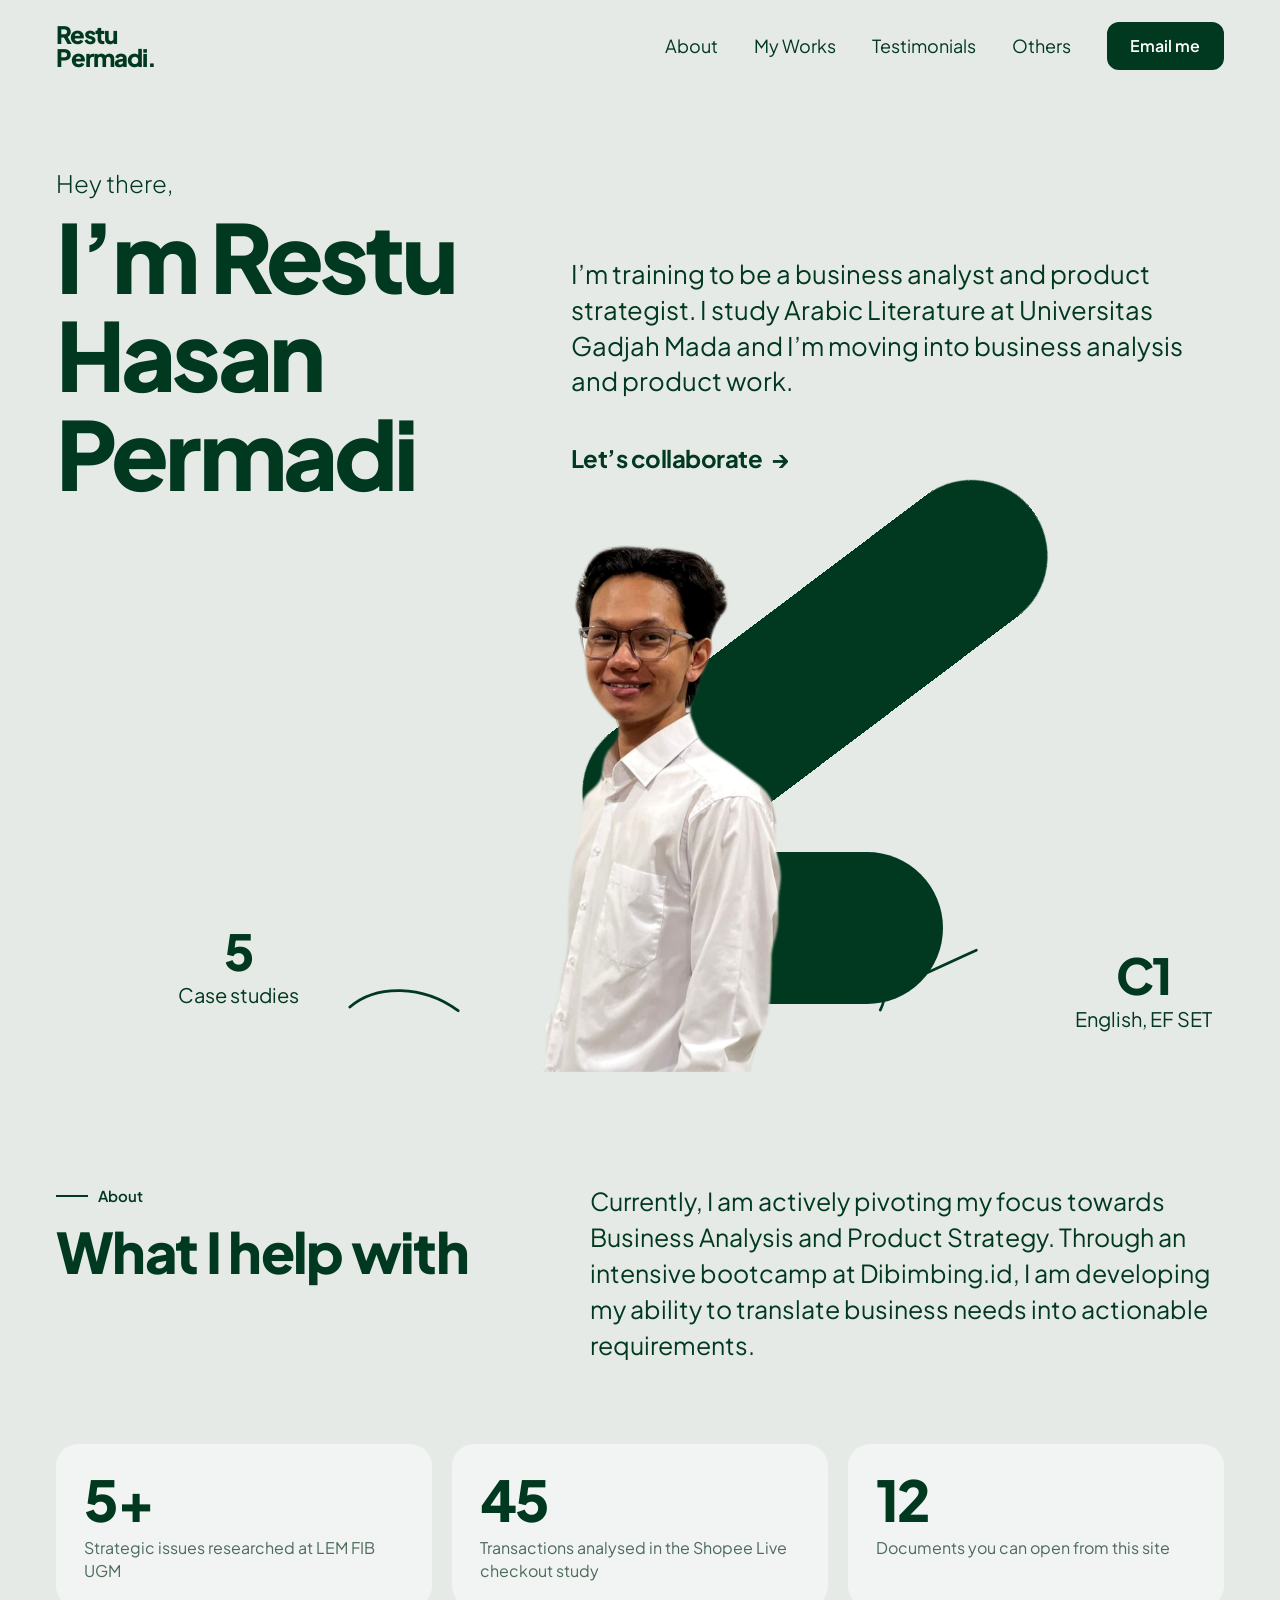
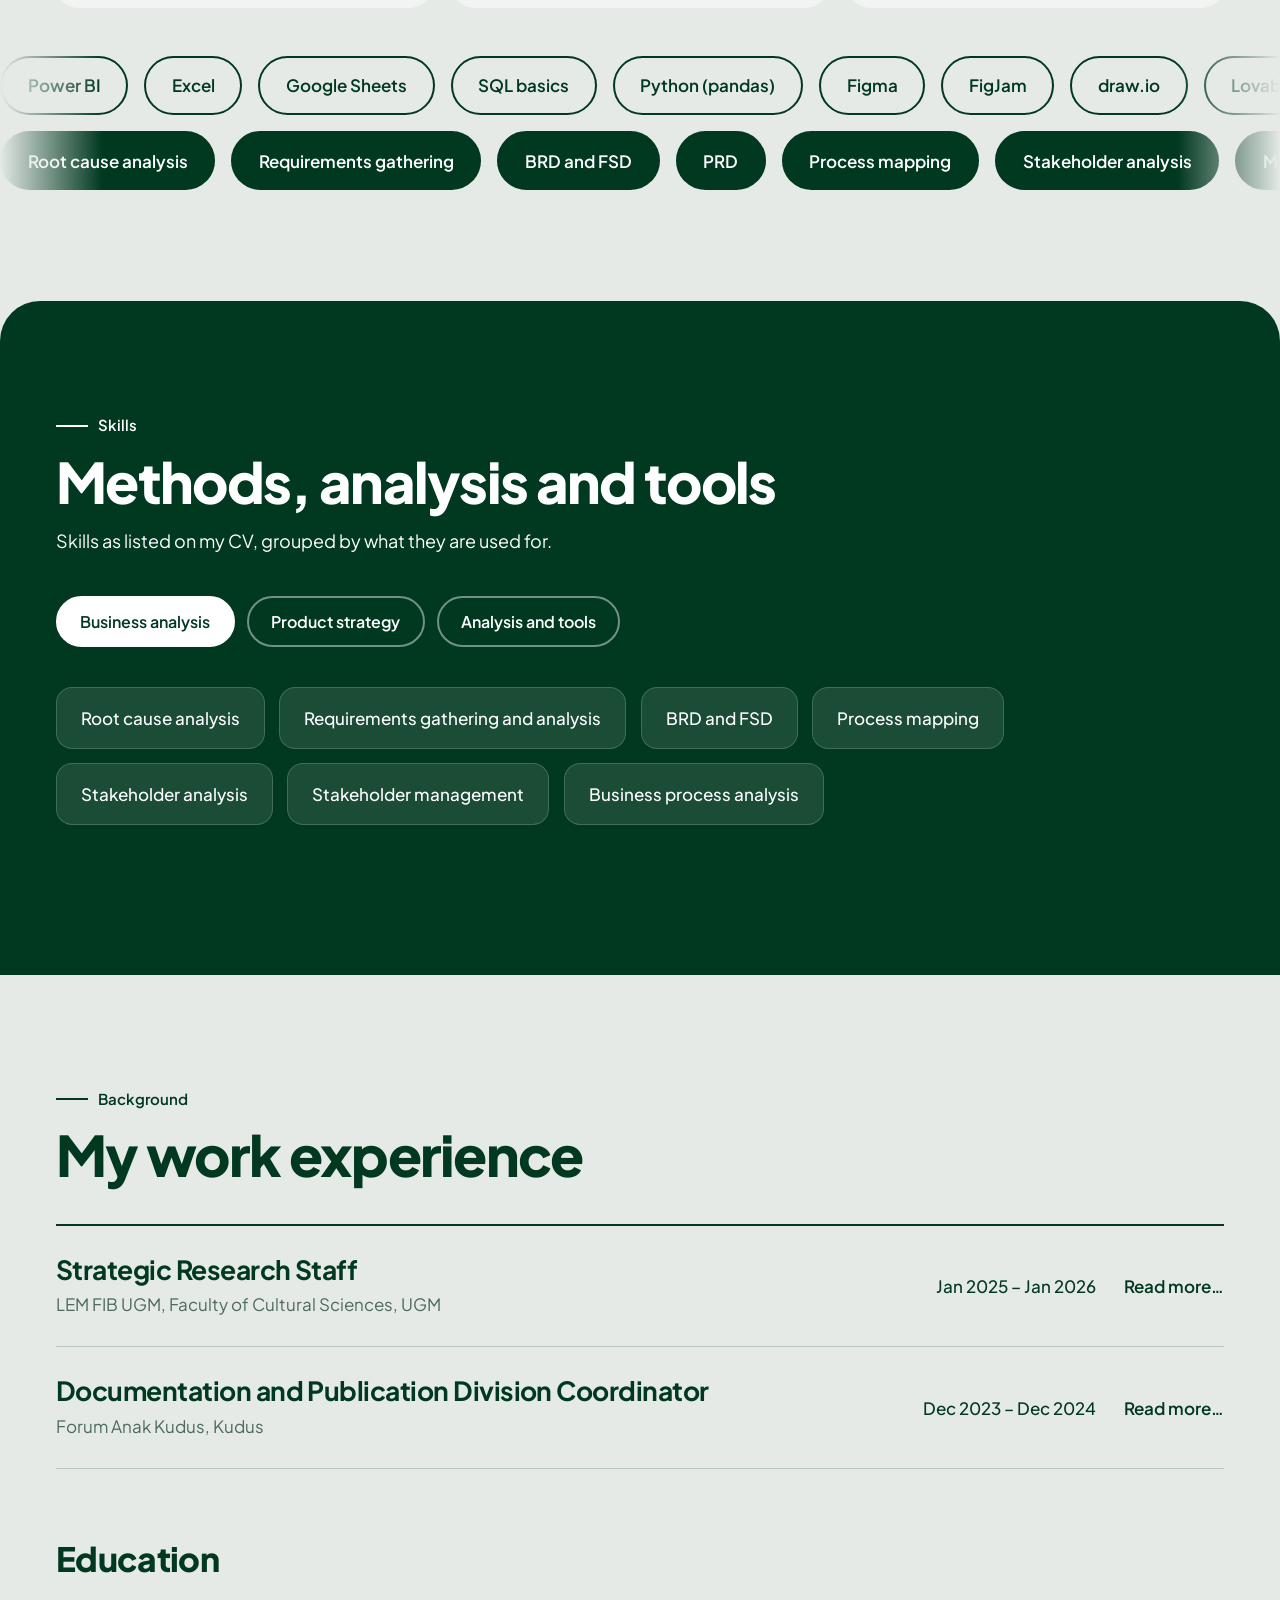
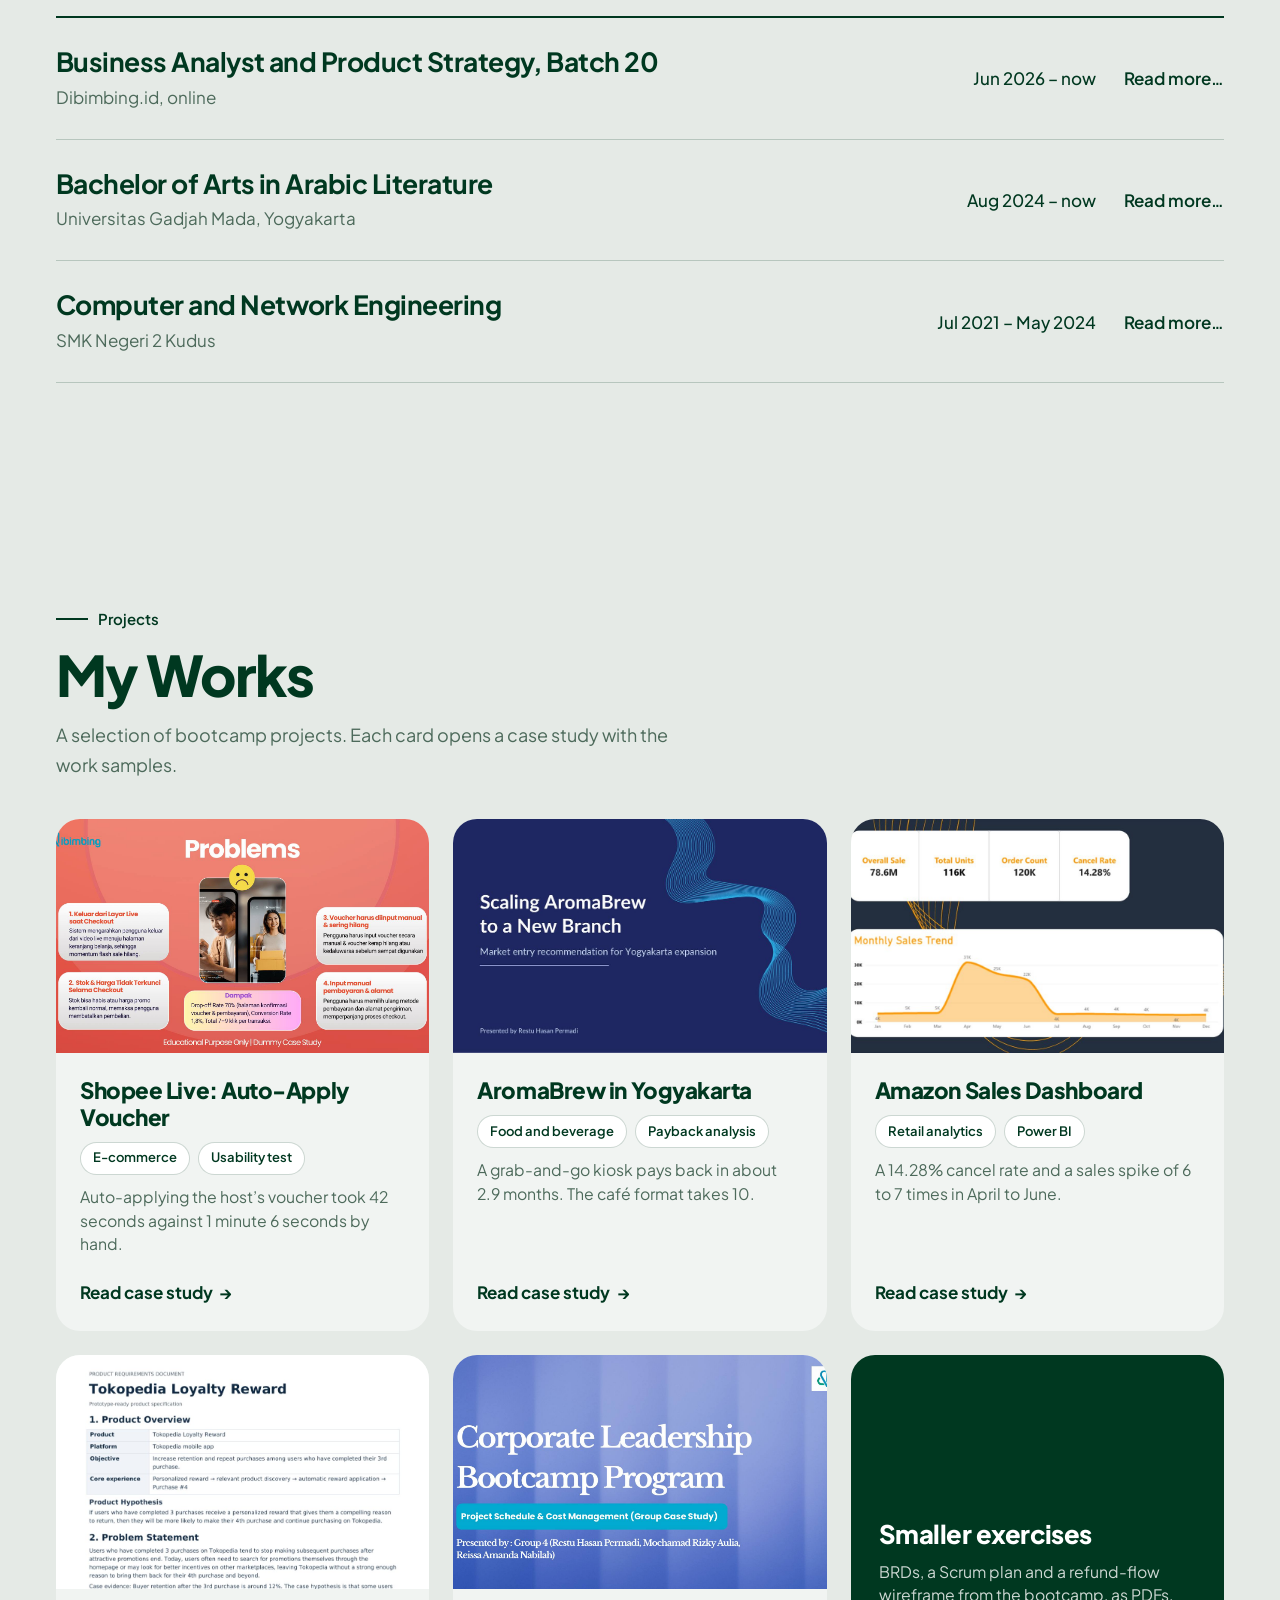
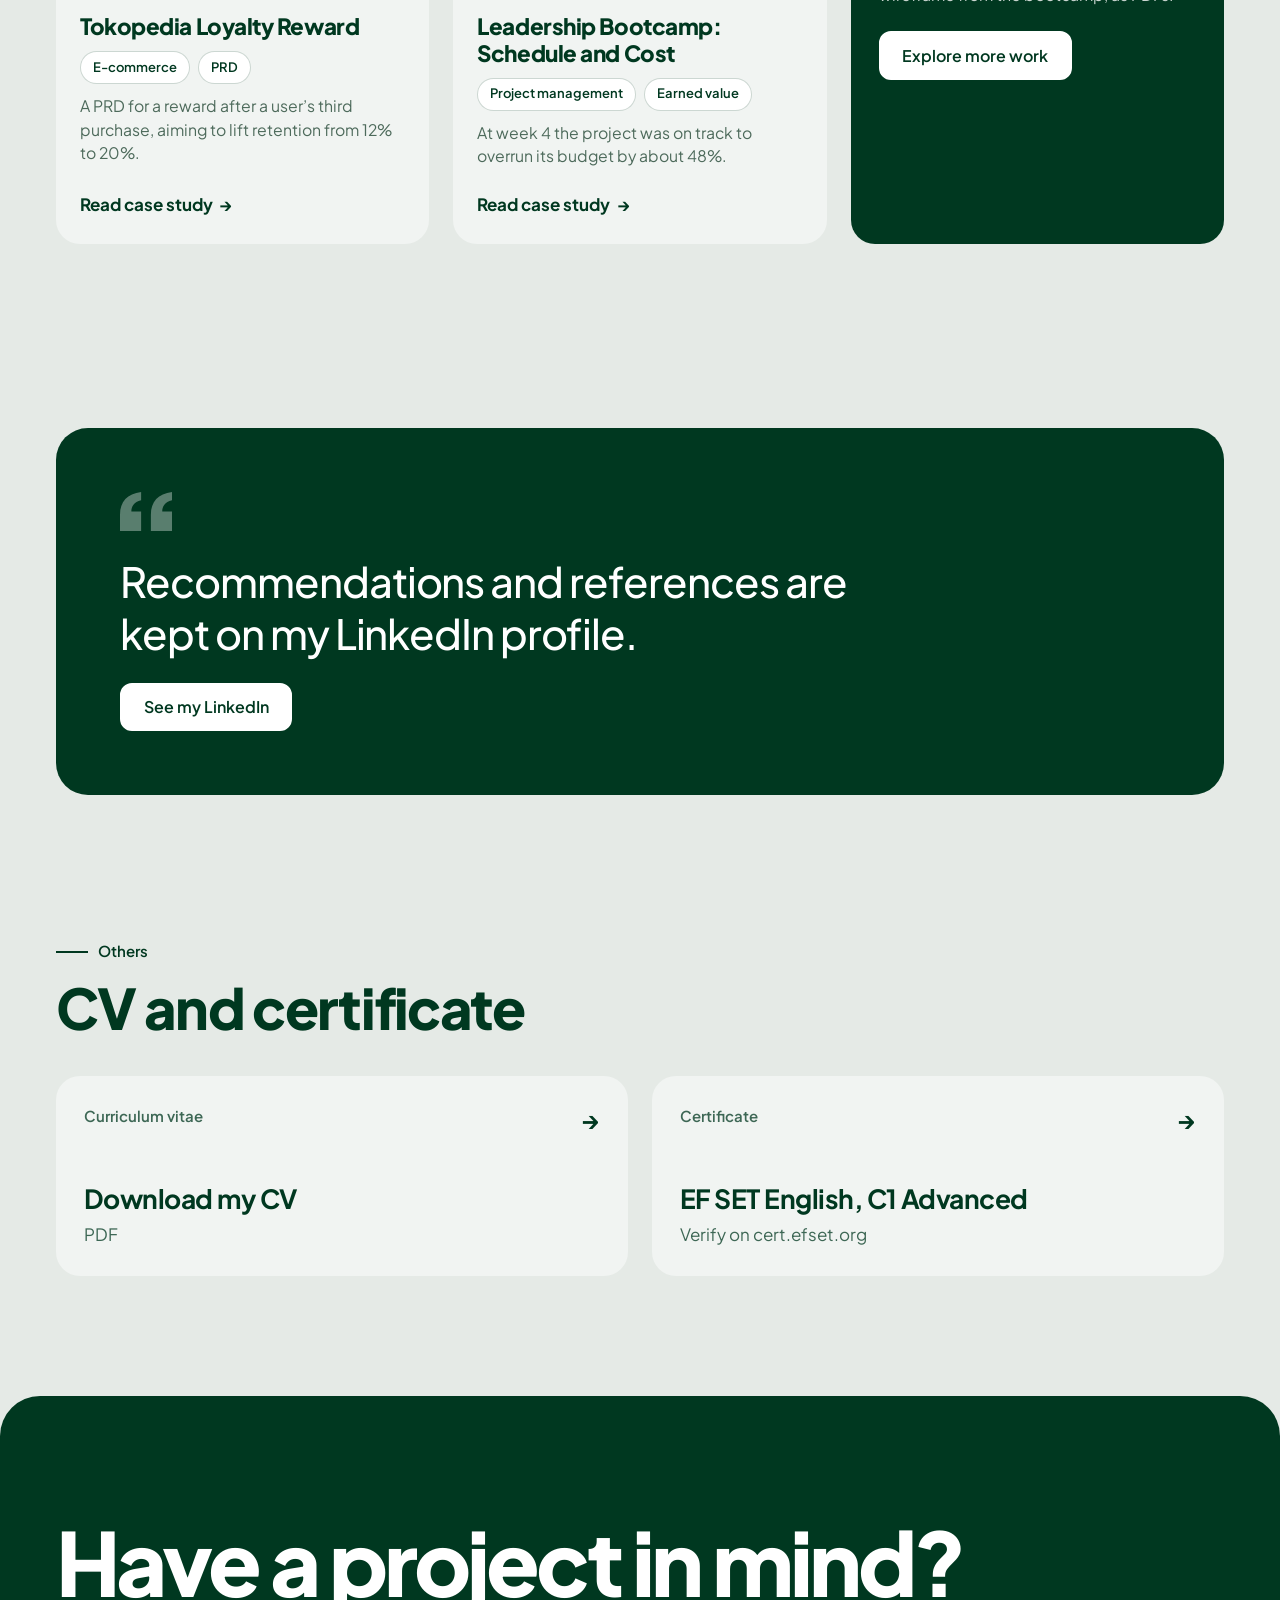
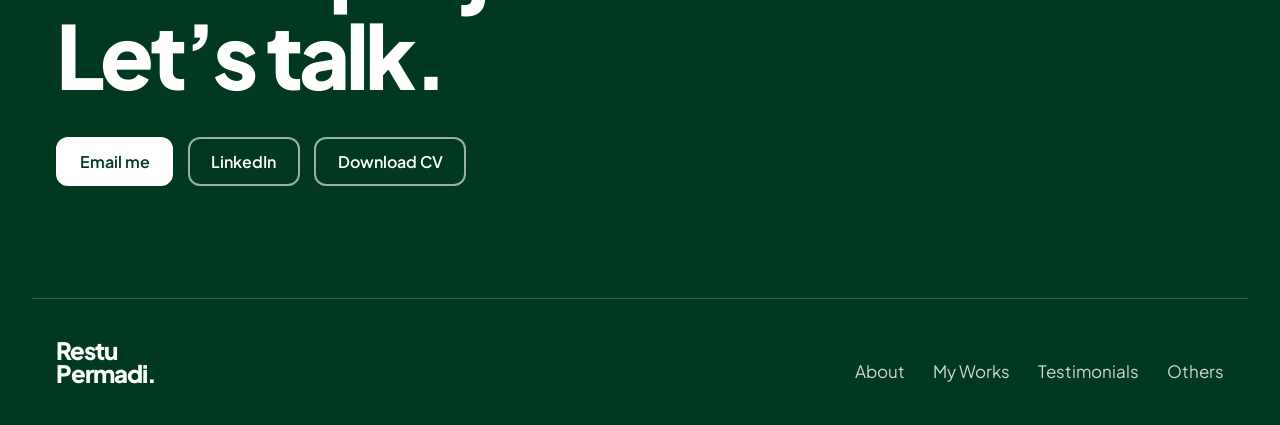
==== commit 31c74791: "Update index.html" ====
--- a/index.html
+++ b/index.html
@@ -63,8 +63,8 @@
         <h2 class="rv">What I help with</h2>
       </div>
       <div class="rv r1">
-        <p class="lead">Most of what's here comes from the Dibimbing Business Analyst and Product Strategy bootcamp: a BRD and FSD, an experiment plan and a PRD from a usability test, a Power BI dashboard, a market-entry recommendation and a project cost review.</p>
-        <p class="mut">Before the bootcamp I did research and documentation work with two organisations. I'm open to remote and project-based work.</p>
+        <p class="lead">Currently, I am actively pivoting my focus towards Business Analysis and Product Strategy. Through an intensive bootcamp at Dibimbing.id, I am developing my ability to translate business needs into actionable requirements.</p>
+        <p class="mut"></p>
       </div>
     </div>
     <div class="wrap facts3">
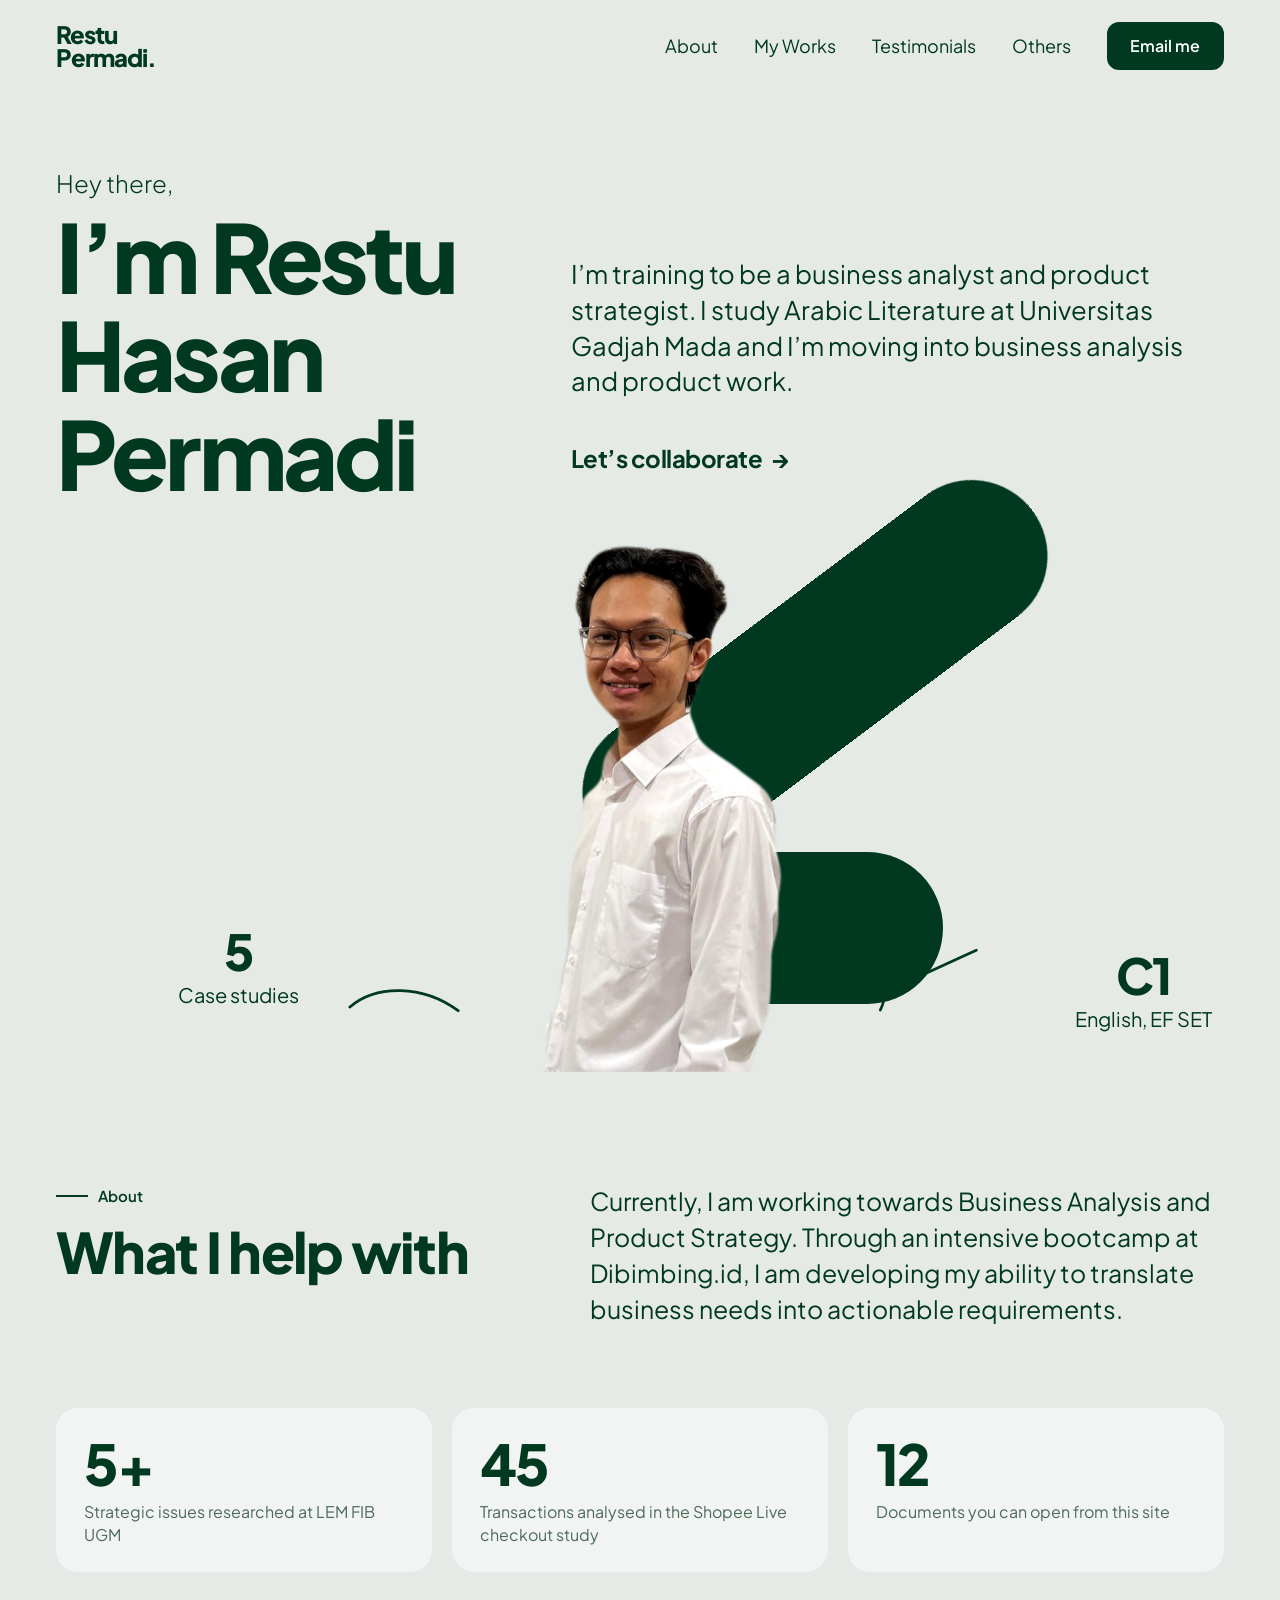
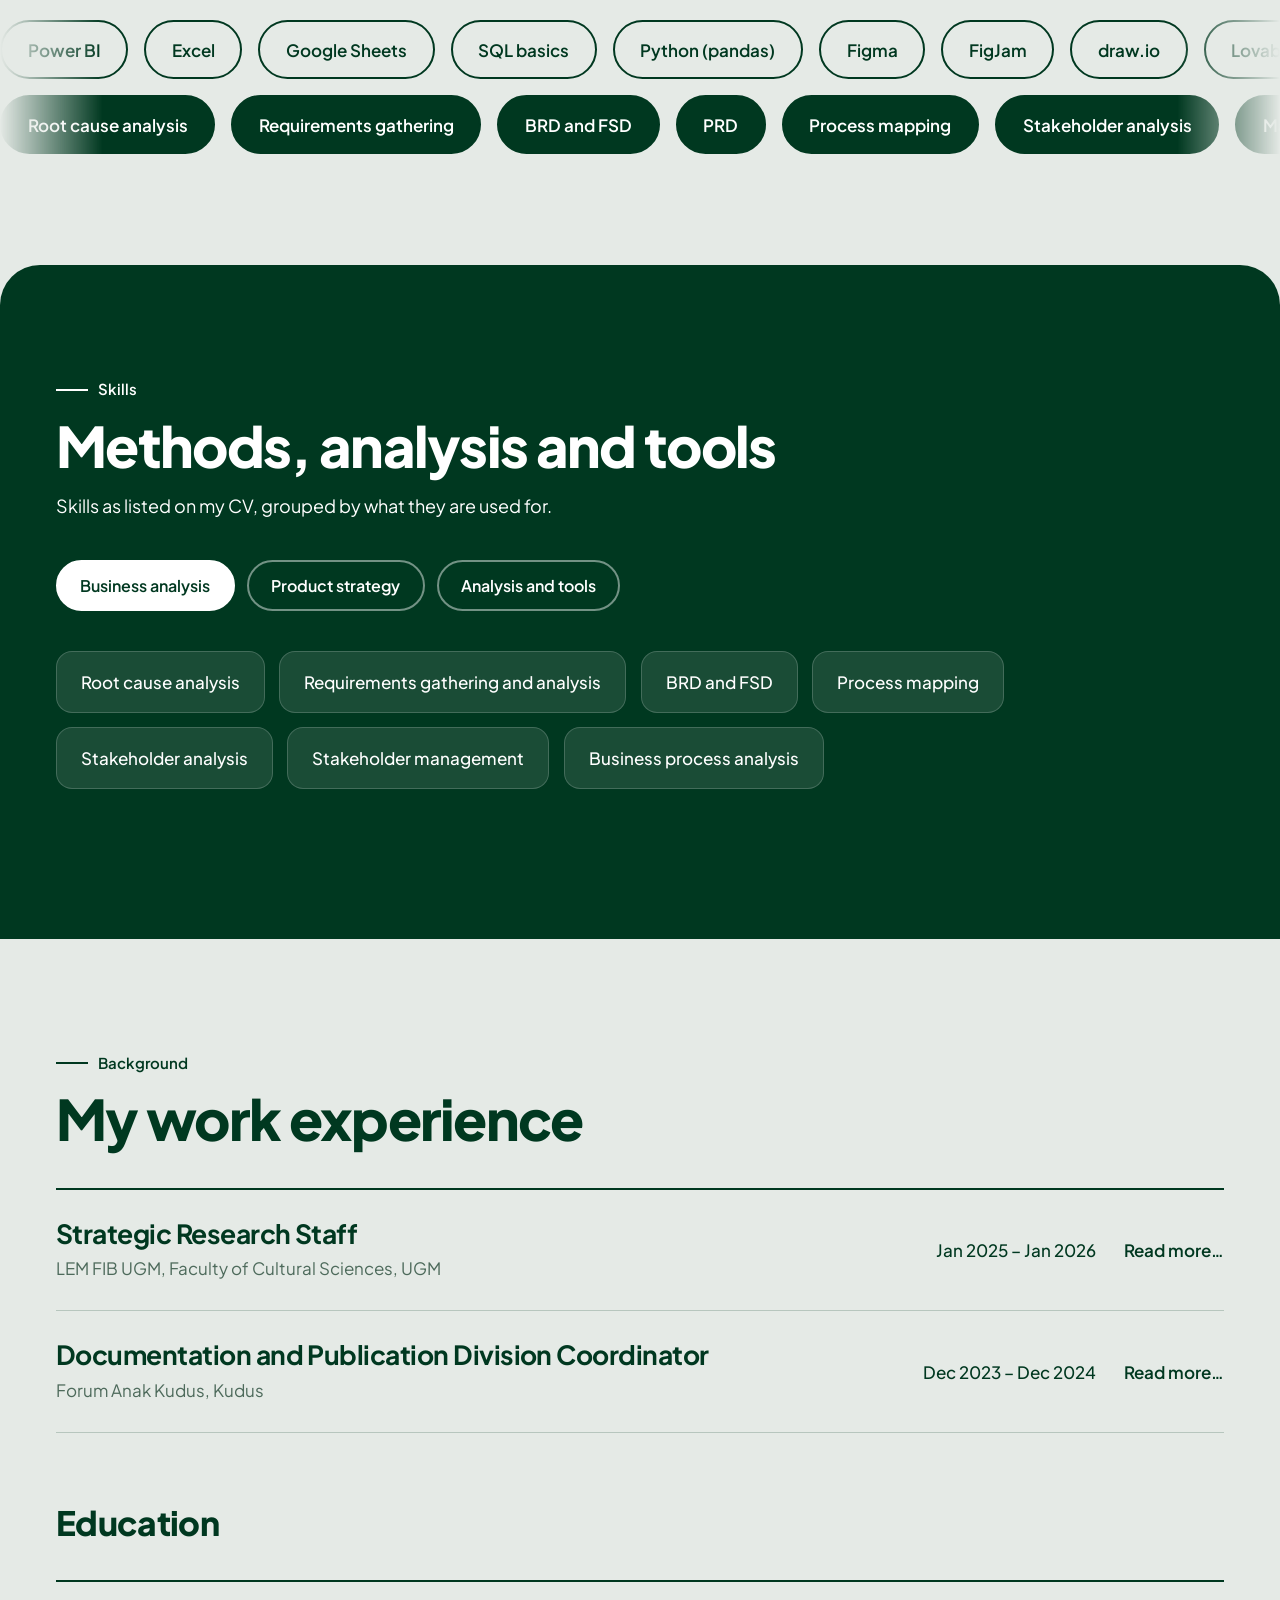
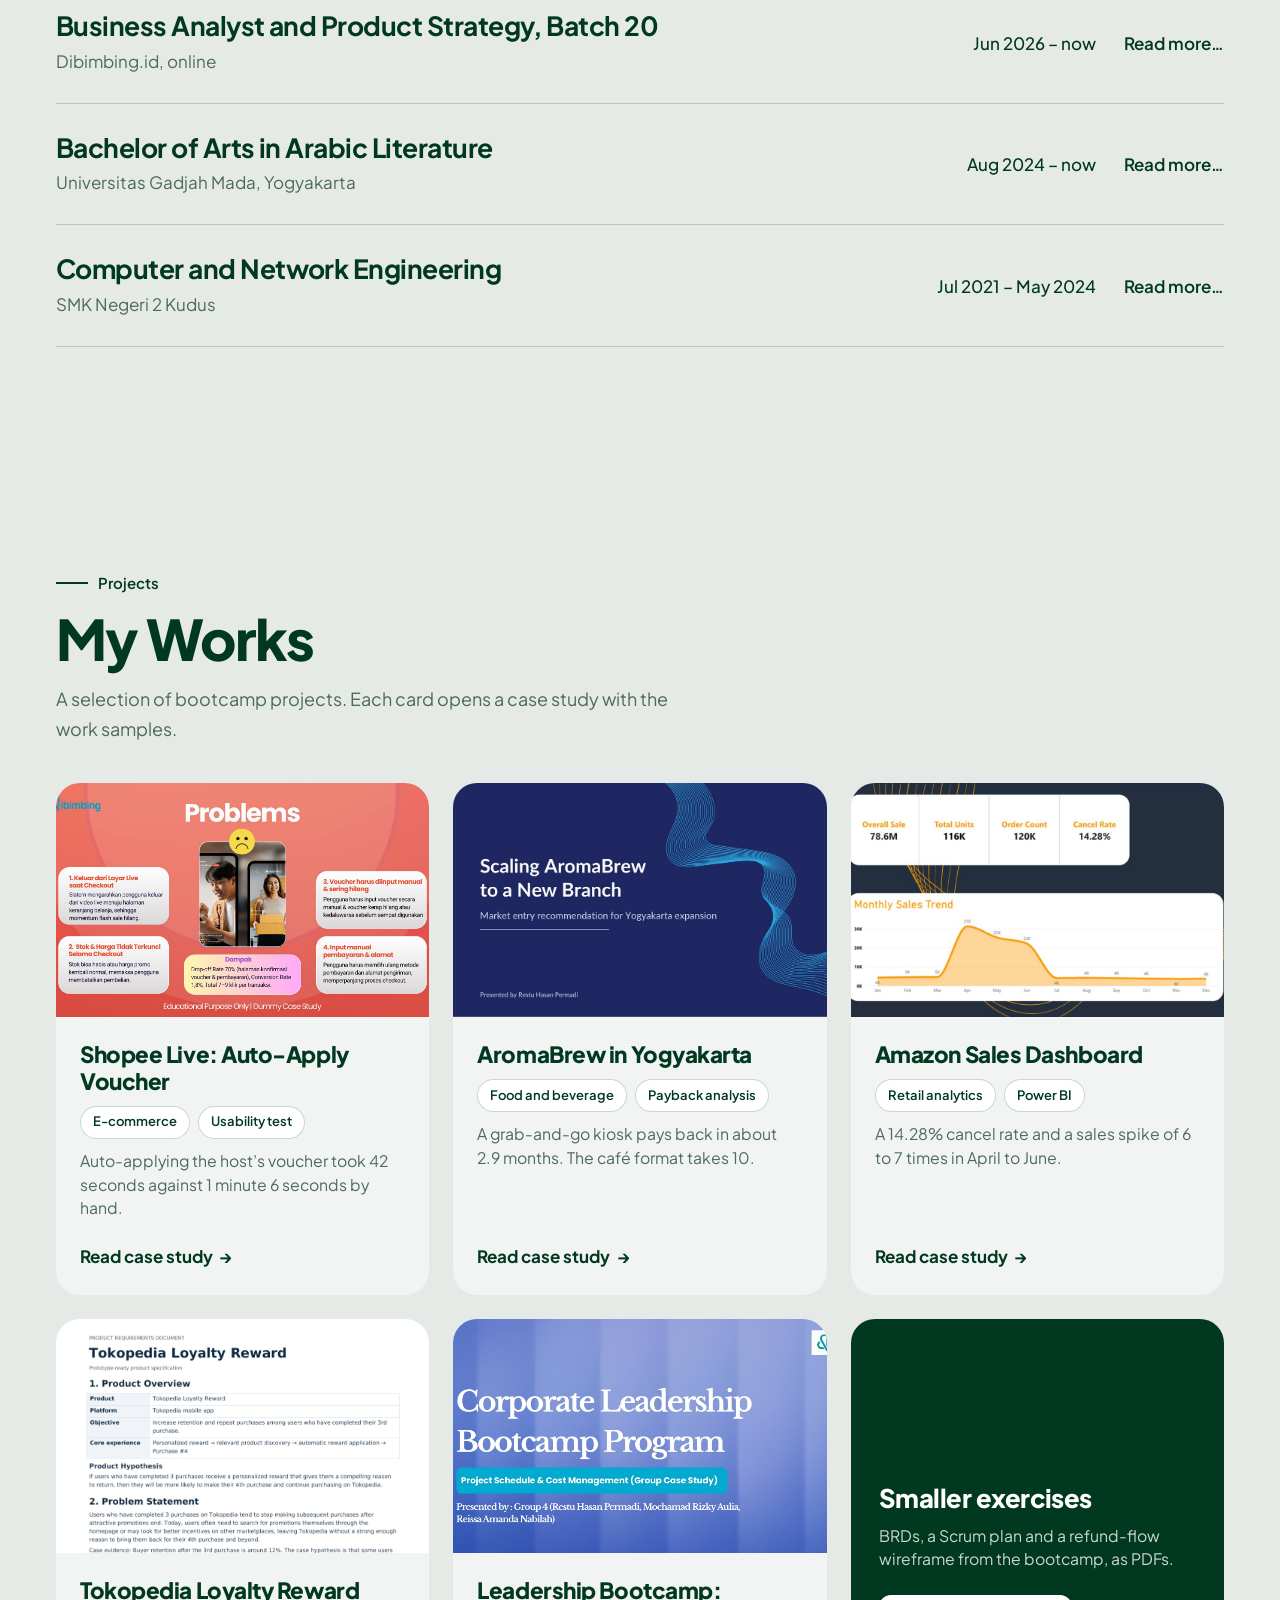
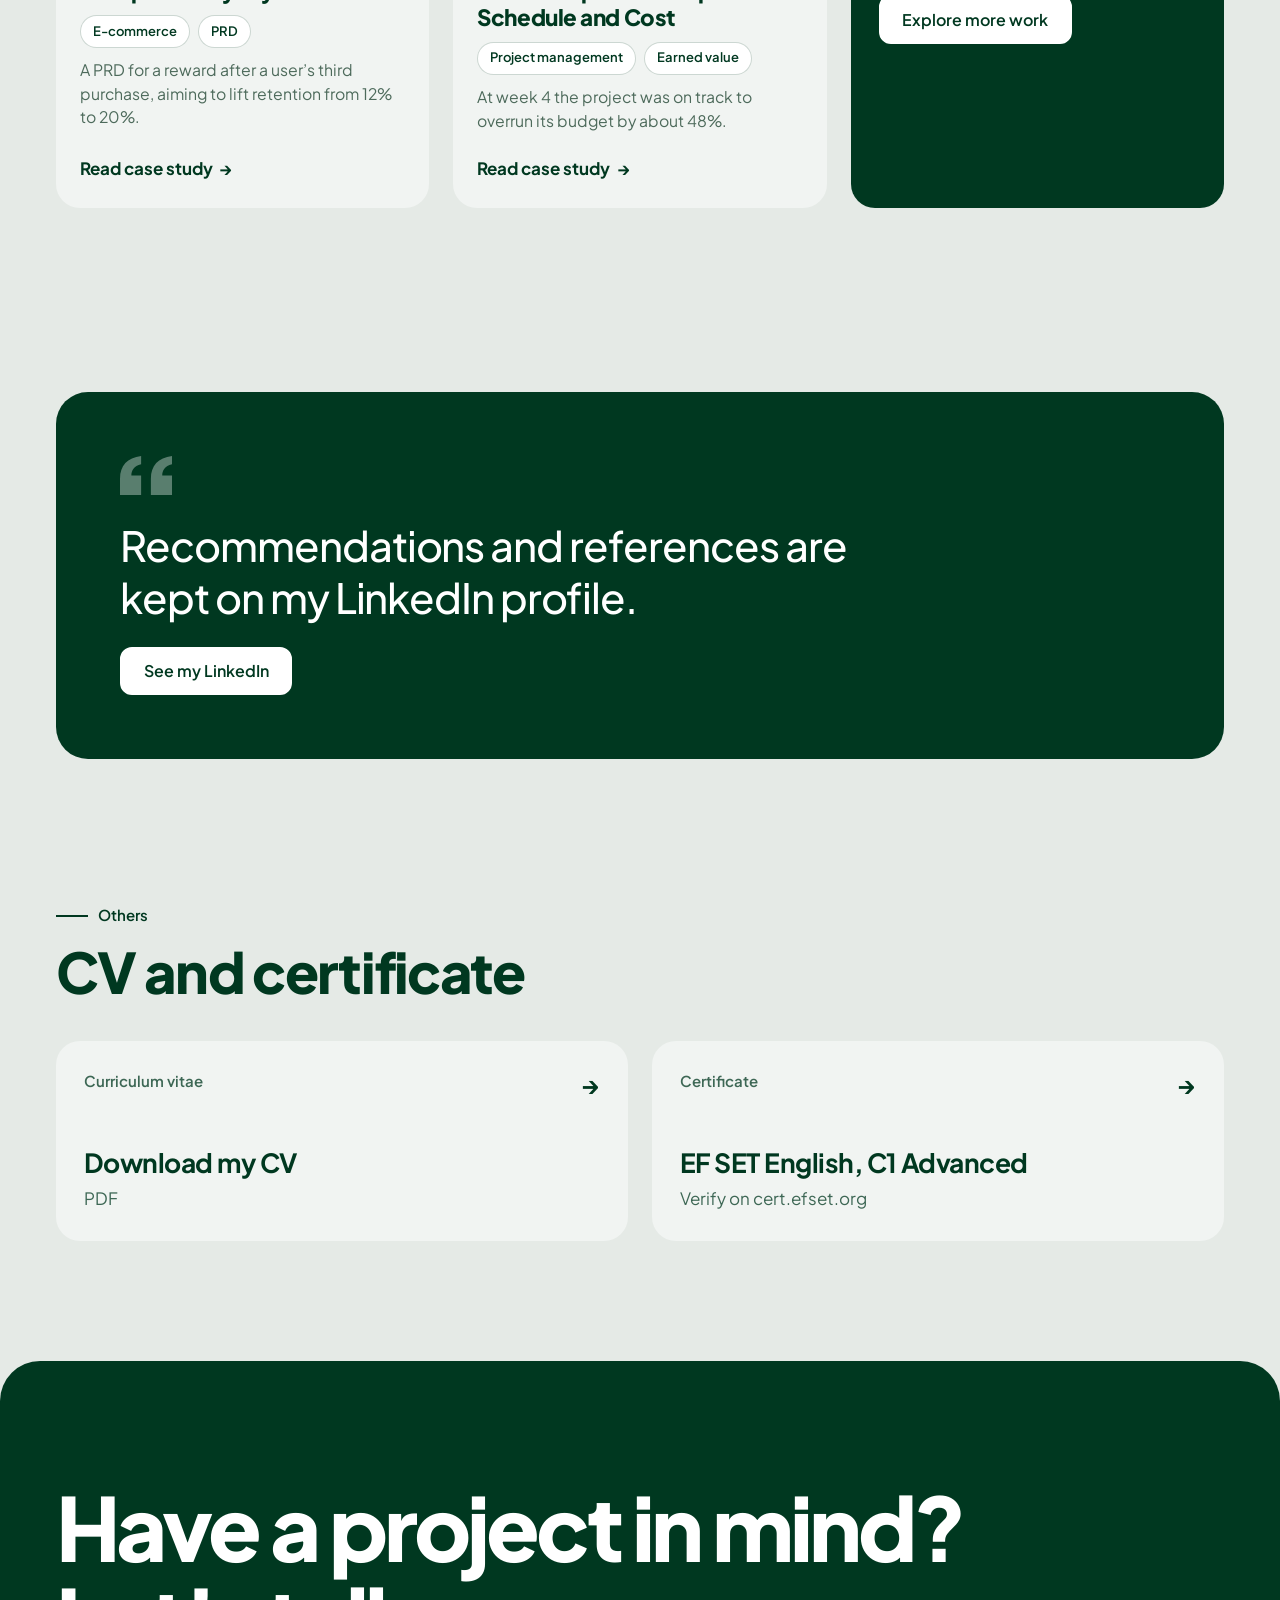
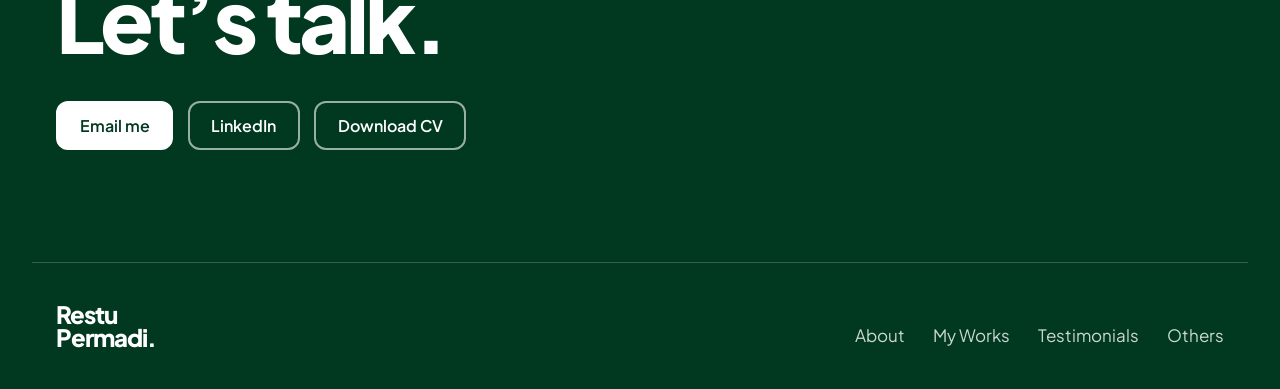
==== commit a2d68ae4: "Update index.html" ====
--- a/index.html
+++ b/index.html
@@ -63,7 +63,7 @@
         <h2 class="rv">What I help with</h2>
       </div>
       <div class="rv r1">
-        <p class="lead">Currently, I am actively pivoting my focus towards Business Analysis and Product Strategy. Through an intensive bootcamp at Dibimbing.id, I am developing my ability to translate business needs into actionable requirements.</p>
+        <p class="lead">Currently, I am working towards Business Analysis and Product Strategy. Through an intensive bootcamp at Dibimbing.id, I am developing my ability to translate business needs into actionable requirements.</p>
         <p class="mut"></p>
       </div>
     </div>
